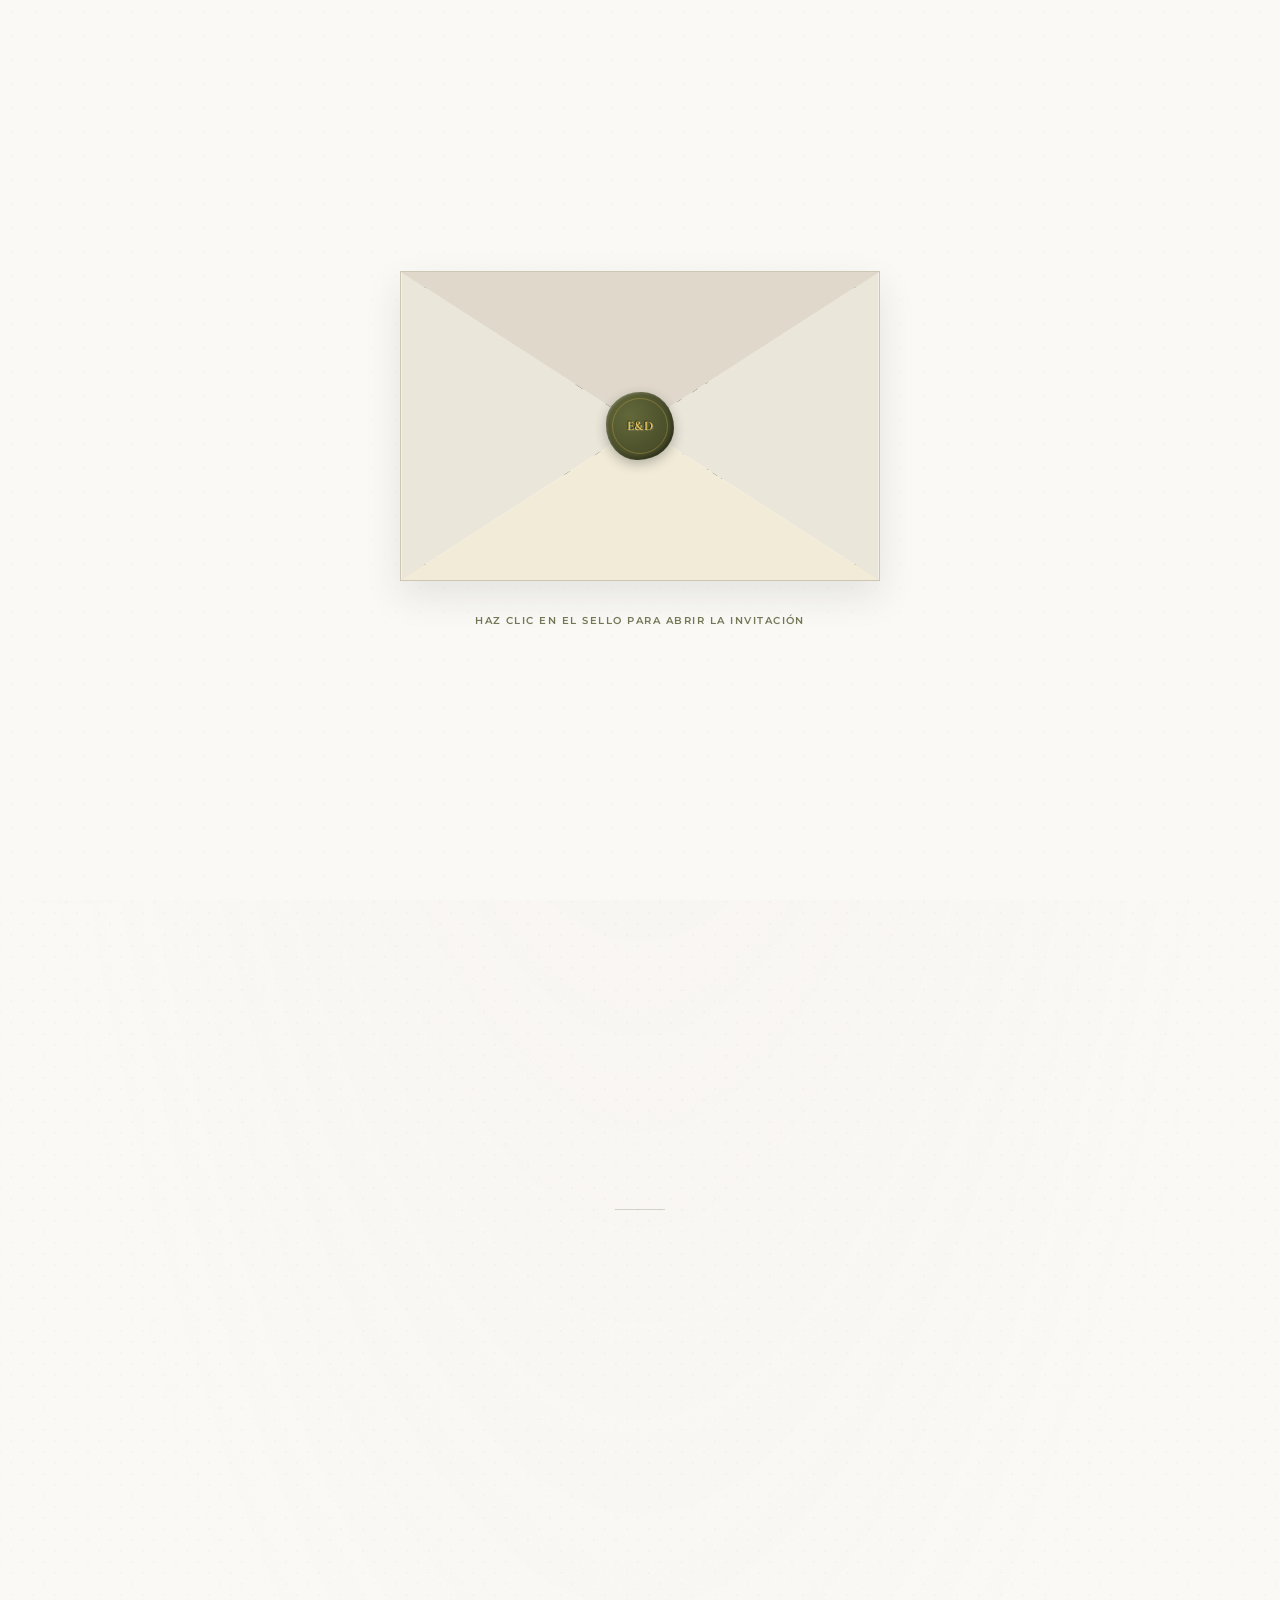
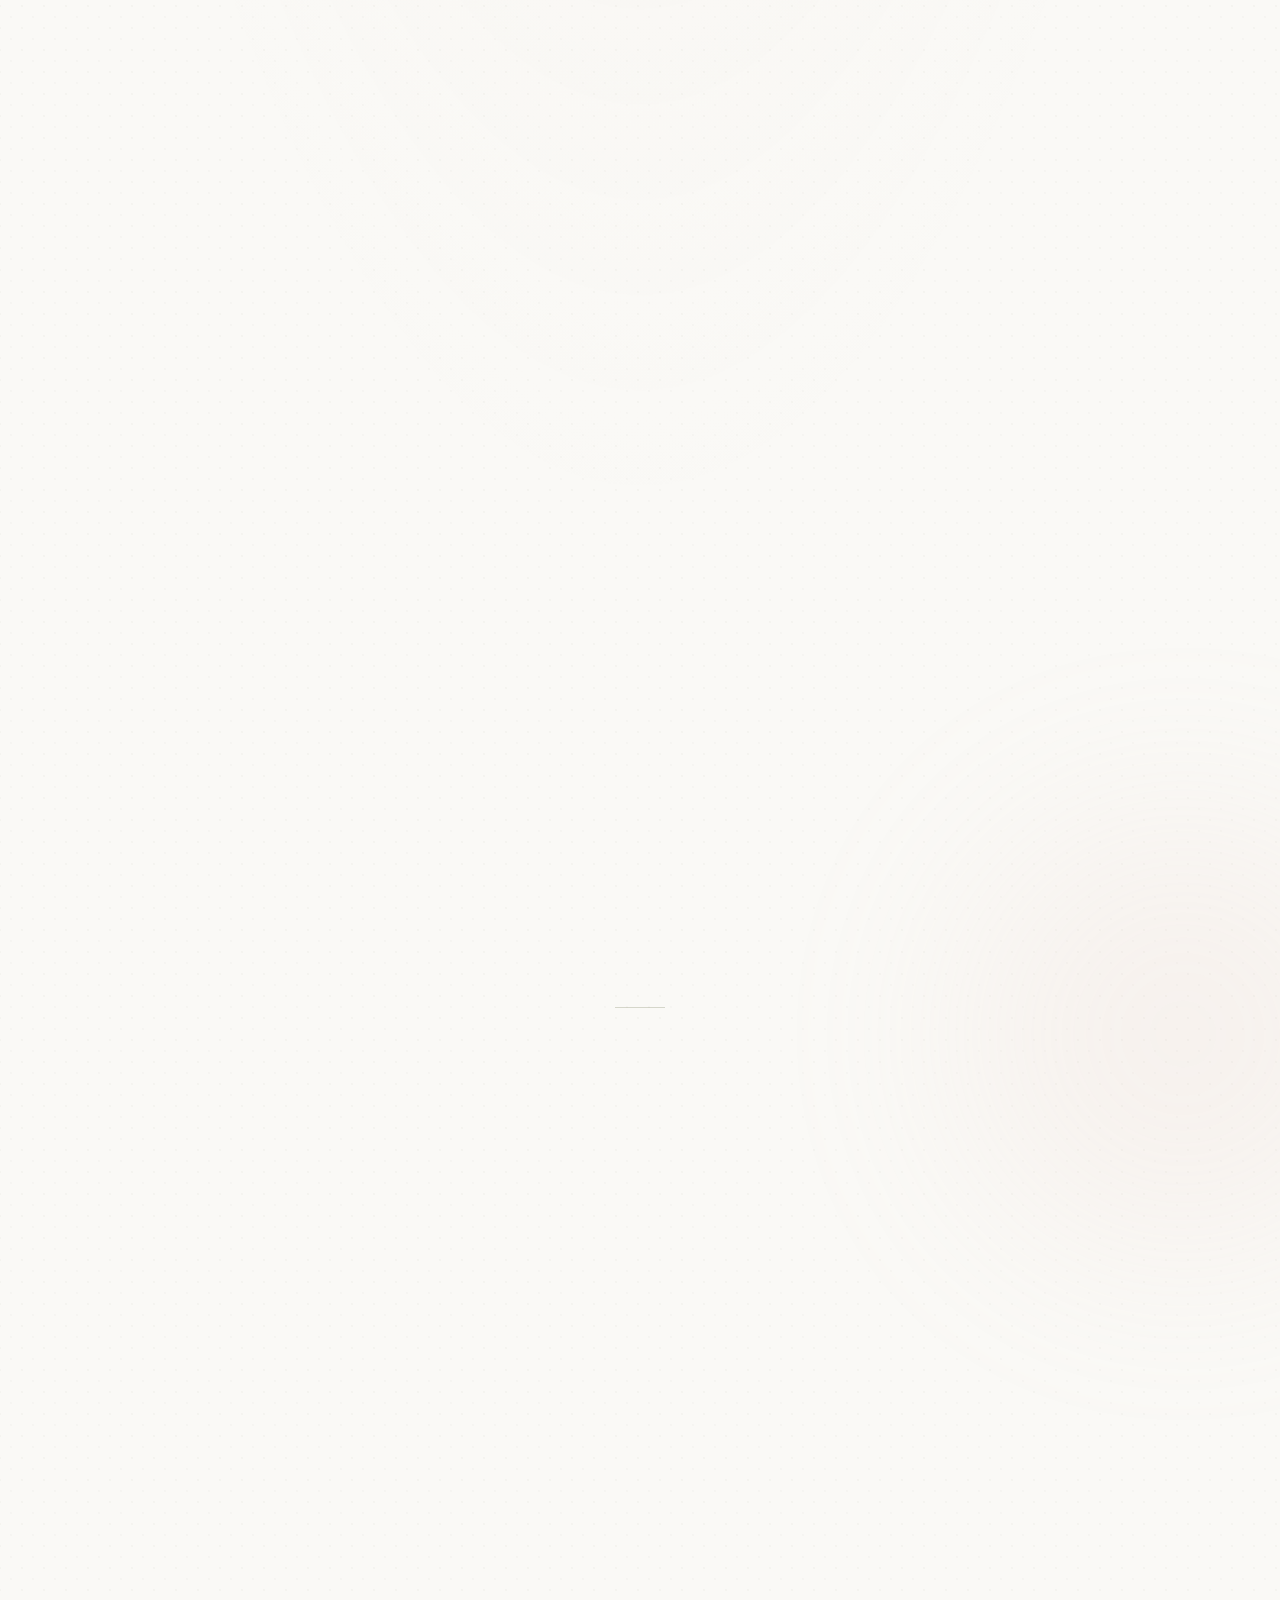
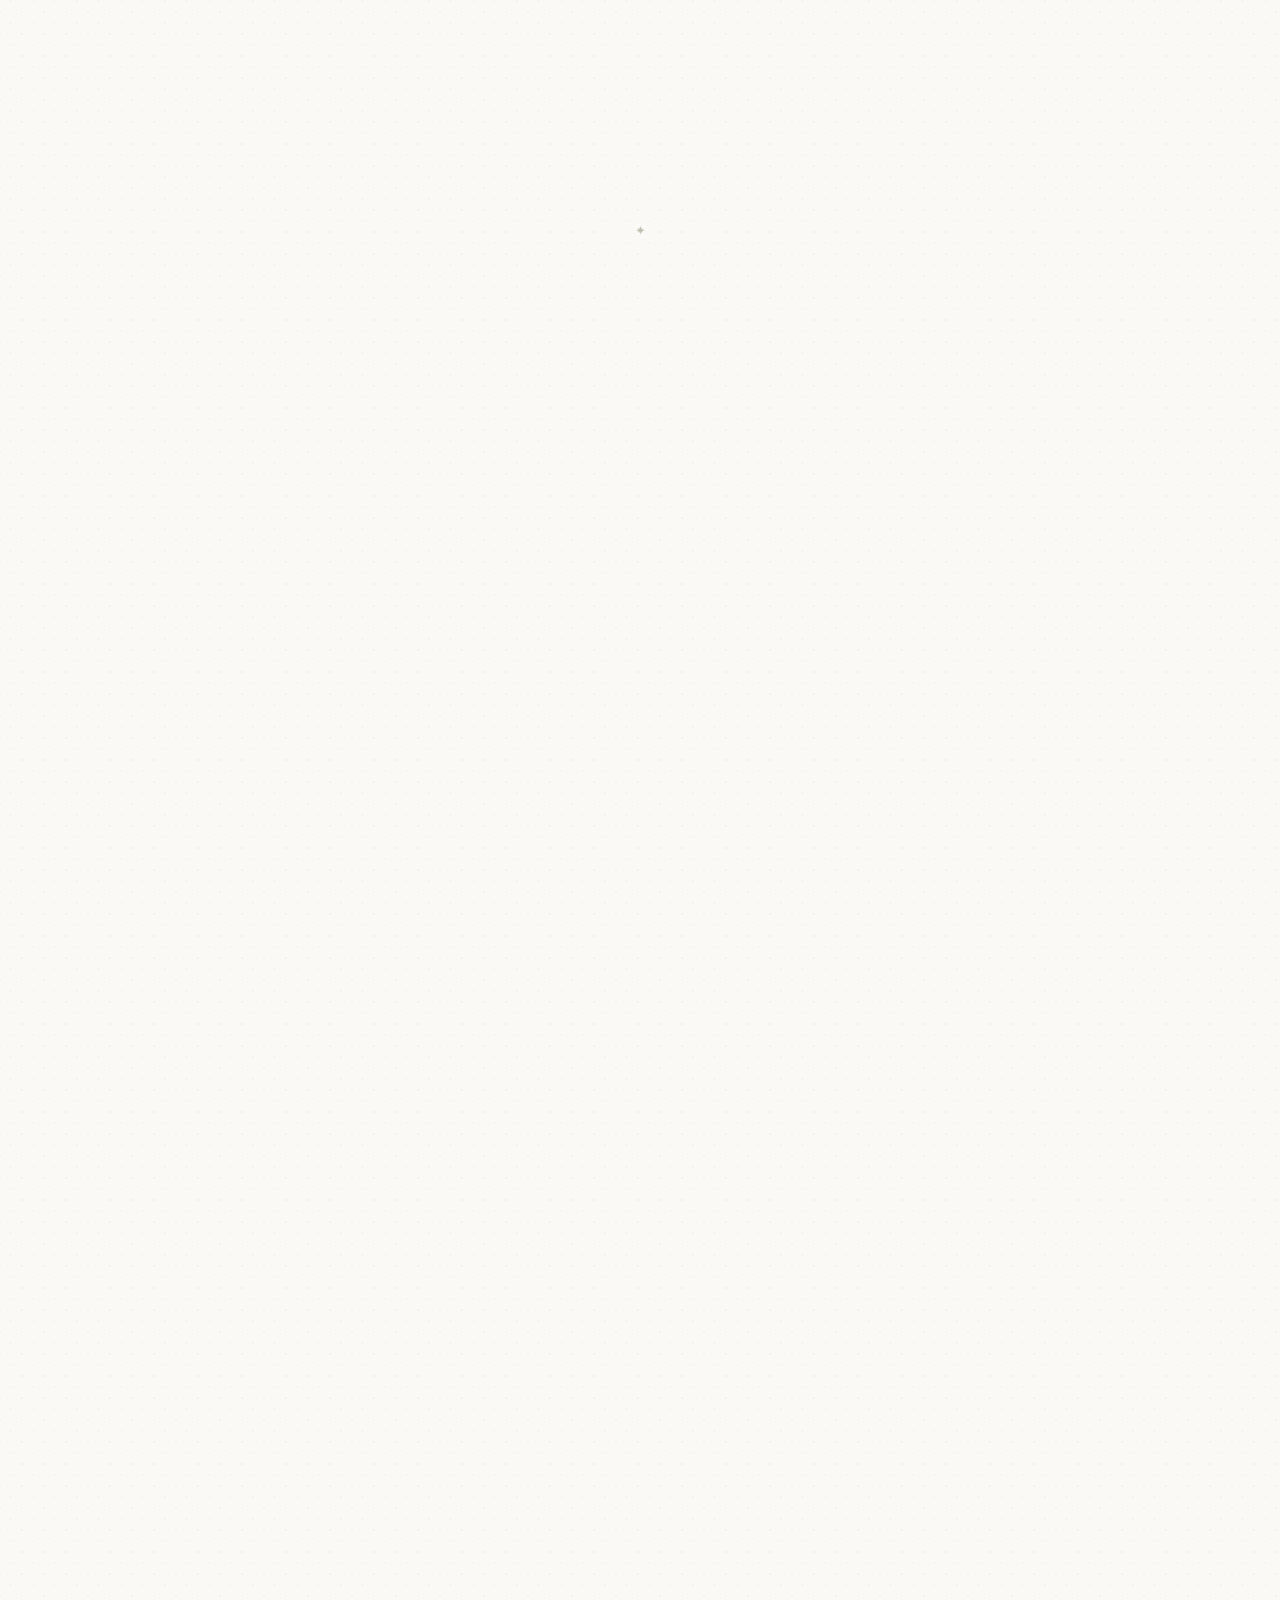
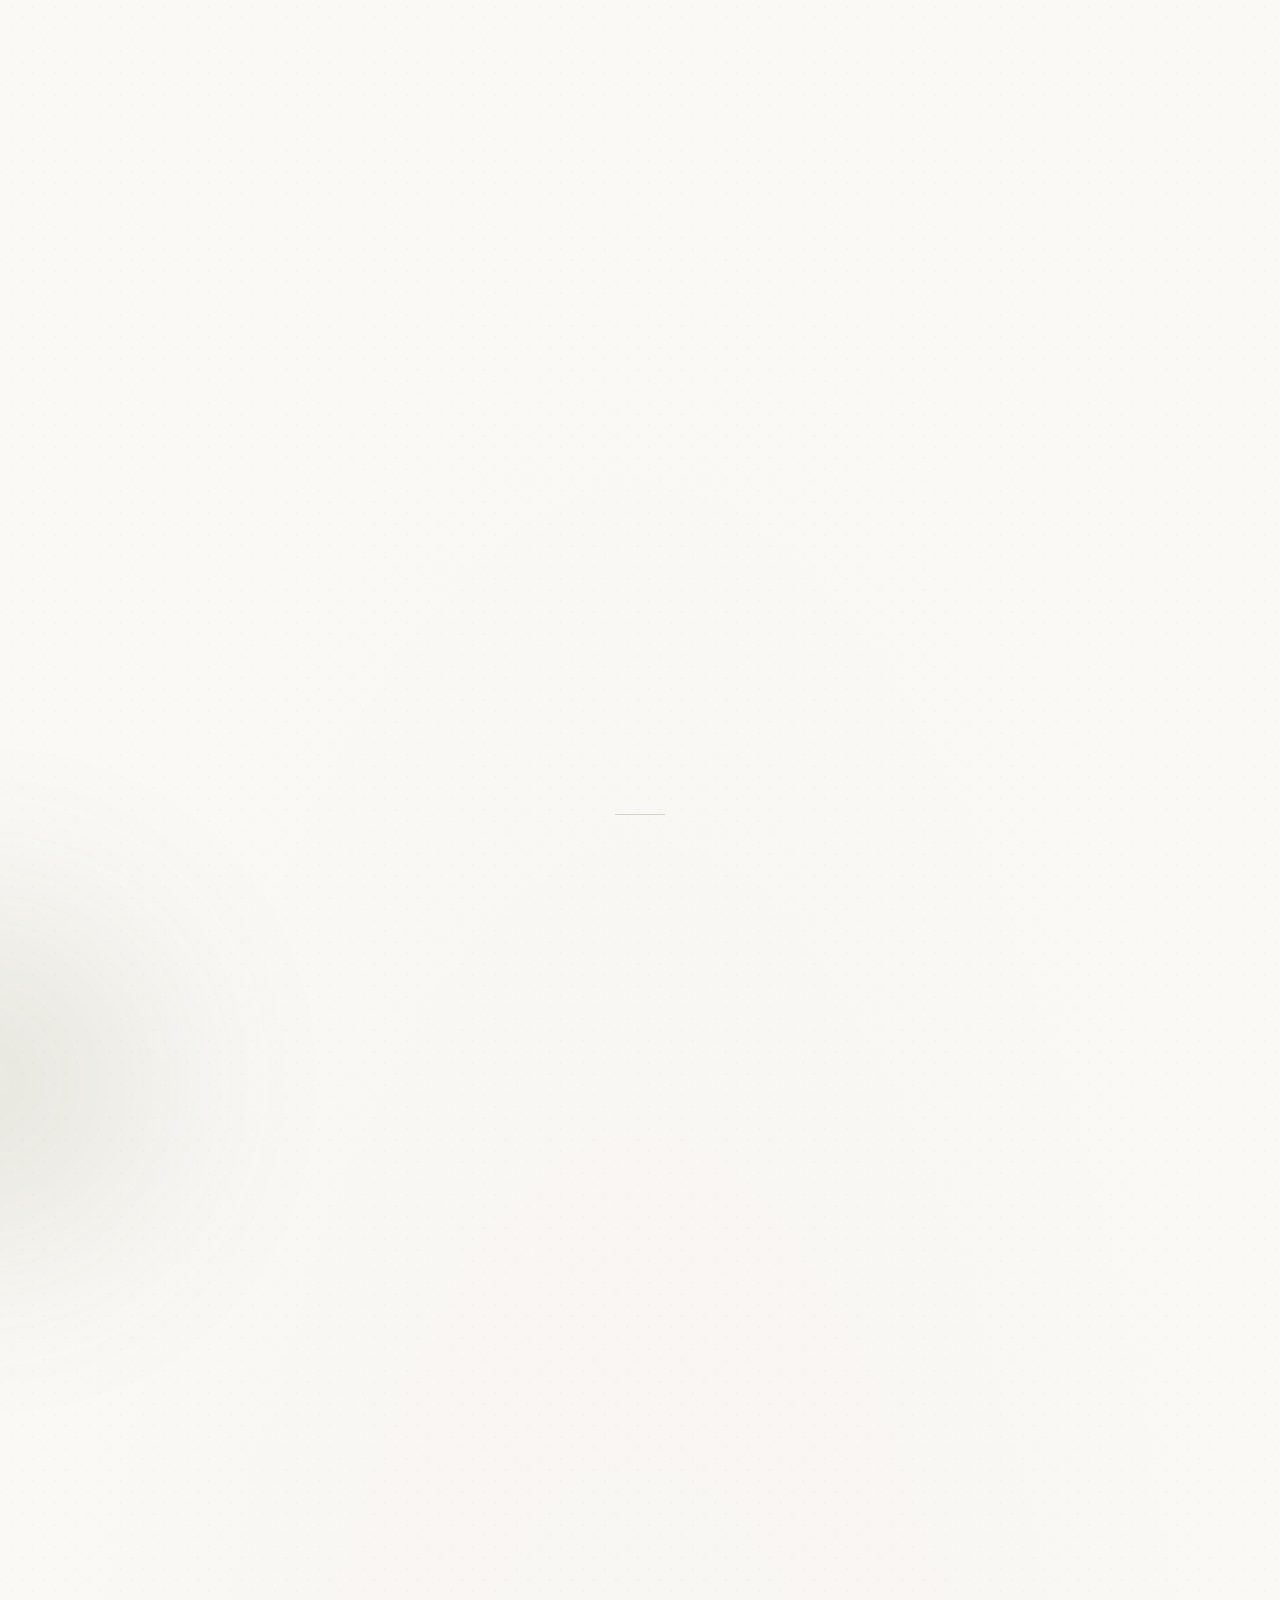
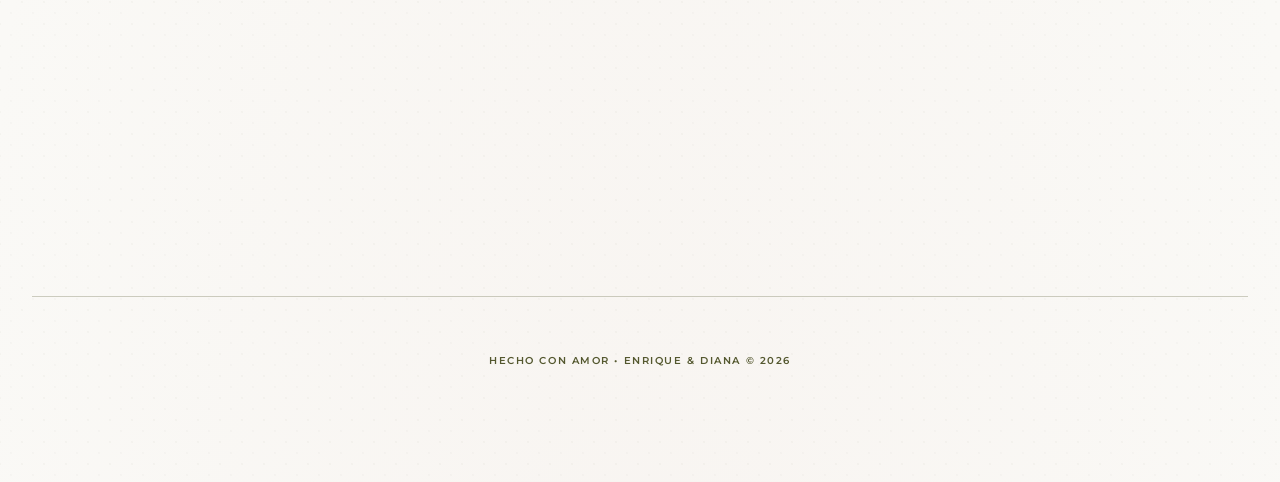
==== enrique-diana/index.html @ bf162645 "feat(enrique-diana): rediseño editorial botánico + reproductor de canción - Tipografía Cormorant Gar" ====
<!DOCTYPE html>
<html lang="es">
<head>
    <meta charset="UTF-8">
    <meta name="viewport" content="width=device-width, initial-scale=1.0">
    <title>Enrique & Diana | Boda y Bautizo</title>
    <meta name="description" content="Invitación digital a la boda de Enrique y Diana y el bautizo de Abdiel Enrique. Sábado 25 de Julio 2026. Castilla, Piura.">

    <!-- Google Fonts -->
    <link rel="preconnect" href="https://fonts.googleapis.com">
    <link rel="preconnect" href="https://fonts.gstatic.com" crossorigin>
    <link href="https://fonts.googleapis.com/css2?family=Cormorant+Garamond:ital,wght@0,400;0,500;0,600;0,700;1,400;1,500;1,600&family=EB+Garamond:ital,wght@0,400;0,500;0,600;1,400;1,500&family=Montserrat:wght@300;400;500;600&display=swap" rel="stylesheet">

    <!-- Main Style -->
    <link rel="stylesheet" href="styles.css">
</head>
<body>

    <!-- Scroll Progress Indicator -->
    <div id="scroll-progress" class="scroll-progress"></div>

    <!-- Onboarding / Interactive Envelope Welcome Screen -->
    <div id="welcome-overlay" class="welcome-overlay">
        <div class="envelope-wrapper">
            <div class="envelope" id="envelope">
                <!-- Flaps inside -->
                <div class="envelope-left"></div>
                <div class="envelope-right"></div>
                <div class="envelope-bottom"></div>
                <!-- Card inside -->
                <div class="envelope-card-wrapper" id="envelope-card-wrapper">
                    <div class="welcome-card">
                        <span class="welcome-eyebrow">¡NOS CASAMOS!</span>
                        <h1 class="welcome-title">Enrique &amp; Diana</h1>
                        <p class="welcome-date">Sábado • 25 • Julio • 2026</p>
                    </div>
                </div>
                <!-- Top flap (closes down) -->
                <div class="envelope-flap" id="envelope-flap"></div>
                <!-- Wax seal on top -->
                <div class="wax-seal" id="wax-seal" aria-label="Sello de cera, haz clic para abrir">
                    <div class="wax-seal-crest">
                        <span class="crest-monogram">E&amp;D</span>
                    </div>
                </div>
            </div>
            <p class="envelope-hint">Haz clic en el sello para abrir la invitación</p>
        </div>
    </div>

    <!-- Background Music Element -->
    <audio id="bg-music" loop preload="none">
        <source id="audio-source" src="" type="audio/mp3">
    </audio>

    <!-- Main Container -->
    <div class="invite-container">

        <!-- Organic Floating Shapes (Ambient Motion) -->
        <div class="ambient-shapes-container" aria-hidden="true">
            <div class="ambient-shape shape-1"></div>
            <div class="ambient-shape shape-2"></div>
            <div class="ambient-shape shape-3"></div>
        </div>

        <!-- ============================================================== -->
        <!-- SECCIÓN 1: PORTADA -->
        <!-- ============================================================== -->
        <header id="hero" class="section hero-section reveal">
            <div class="editorial-frame">
                <img src="botanical_decoration.png" alt="" class="hero-botanical hero-botanical--top" aria-hidden="true">
                <img src="botanical_decoration.png" alt="" class="hero-botanical hero-botanical--bottom" aria-hidden="true">
                <div class="hero-content">
                    <span class="hero-subtitle">Nuestra Boda</span>

                    <div class="couple-names">
                        <span class="couple-name">Enrique</span>
                        <span class="couple-amp">&amp;</span>
                        <span class="couple-name">Diana</span>
                    </div>

                    <div class="hero-date-line">
                        <span class="hero-rule"></span>
                        <span class="hero-roman">XXV &middot; JULIO &middot; MMXXVI</span>
                        <span class="hero-rule"></span>
                    </div>

                    <p class="hero-fulldate">Sábado 25 de Julio de 2026 &middot; Castilla, Piura</p>

                    <!-- Cuenta atrás -->
                    <div class="countdown-container reveal">
                        <span class="countdown-label">Faltan</span>
                        <div class="countdown-row" id="countdown">
                            <div class="countdown-item">
                                <span class="countdown-num" id="days">00</span>
                                <span class="countdown-unit">días</span>
                            </div>
                            <span class="countdown-sep">•</span>
                            <div class="countdown-item">
                                <span class="countdown-num" id="hours">00</span>
                                <span class="countdown-unit">horas</span>
                            </div>
                            <span class="countdown-sep">•</span>
                            <div class="countdown-item">
                                <span class="countdown-num" id="minutes">00</span>
                                <span class="countdown-unit">minutos</span>
                            </div>
                            <span class="countdown-sep">•</span>
                            <div class="countdown-item">
                                <span class="countdown-num" id="seconds">00</span>
                                <span class="countdown-unit">segundos</span>
                            </div>
                        </div>
                    </div>
                </div>
            </div>
        </header>

        <!-- ============================================================== -->
        <!-- SECCIÓN: NUESTRA CANCIÓN (reproductor opcional) -->
        <!-- ============================================================== -->
        <section id="music" class="section music-section reveal">
            <h2 class="section-title">Nuestra Canción</h2>
            <p class="section-description">Si lo deseas, acompaña tu lectura con la melodía que nos representa.</p>

            <button id="btn-music" class="btn-music music-player" aria-label="Reproducir o pausar nuestra canción">
                <span class="music-player-disc" aria-hidden="true">
                    <svg class="music-vinyl" width="50" height="50" viewBox="0 0 50 50">
                        <circle cx="25" cy="25" r="24" fill="#252720"></circle>
                        <circle cx="25" cy="25" r="20" fill="none" stroke="#54582f" stroke-width="0.6" opacity="0.5"></circle>
                        <circle cx="25" cy="25" r="16.5" fill="none" stroke="#54582f" stroke-width="0.6" opacity="0.4"></circle>
                        <circle cx="25" cy="25" r="13" fill="none" stroke="#54582f" stroke-width="0.6" opacity="0.3"></circle>
                        <circle cx="25" cy="25" r="9" fill="#54582f"></circle>
                        <circle cx="25" cy="25" r="9" fill="none" stroke="#DFBDB3" stroke-width="0.8" opacity="0.6"></circle>
                        <circle cx="25" cy="25" r="1.8" fill="#FAF9F6"></circle>
                        <path d="M25 16.2a8.8 8.8 0 0 1 6.2 2.6" fill="none" stroke="#FAF9F6" stroke-width="0.7" opacity="0.35"></path>
                    </svg>
                </span>
                <span class="music-player-meta">
                    <span class="music-player-title">Un Beso</span>
                    <span class="music-player-artist">Baby Rasta y Gringo</span>
                </span>
                <span class="music-player-toggle" aria-hidden="true">
                    <svg class="icon-play" width="20" height="20" viewBox="0 0 24 24" fill="currentColor">
                        <path d="M8 5v14l11-7z"></path>
                    </svg>
                    <svg class="icon-pause" width="20" height="20" viewBox="0 0 24 24" fill="currentColor">
                        <path d="M6 5h4v14H6zM14 5h4v14h-4z"></path>
                    </svg>
                </span>
            </button>
        </section>

        <div class="section-divider-simple reveal"></div>

        <!-- ============================================================== -->
        <!-- SECCIÓN 2: PADRES Y PADRINOS -->
        <!-- ============================================================== -->
        <section id="parents" class="section parents-section reveal">
            <div class="parents-grid">
                <div class="parent-column">
                    <h3>Padres del Novio:</h3>
                    <p class="parent-name">Telmo Saavedra Paucar <span class="name-separator">|</span> Martha Rivas Navarro</p>
                </div>

                <div class="parent-column">
                    <h3>Padres de la Novia:</h3>
                    <p class="parent-name">Julio Castro Moreno <span class="name-separator">|</span> Renée Aguilera Maza</p>
                </div>
            </div>

            <div class="parents-grid parents-grid--secondary">
                <div class="parent-column">
                    <h3>Padrinos Religioso:</h3>
                    <p class="parent-name">Raúl Acha Rodríguez <span class="name-separator">|</span> Rosa Salazar Vega</p>
                </div>

                <div class="parent-column">
                    <h3>Testigos:</h3>
                    <p class="parent-name">Adderly Viera Amaya <span class="name-separator">|</span> Rubí Mijahuanca Chapilliquen</p>
                </div>
            </div>

            <!-- Separador visual -->
            <div class="baptism-divider" aria-hidden="true">
                <span class="baptism-divider-line"></span>
                <svg width="26" height="26" viewBox="0 0 24 24" fill="none" stroke="currentColor" stroke-width="1.3" stroke-linecap="round" stroke-linejoin="round">
                    <path d="M12 3v18"></path>
                    <path d="M7 8h10"></path>
                </svg>
                <span class="baptism-divider-line"></span>
            </div>

            <!-- Bautizo -->
            <div class="baptism-block">
                <div class="baptism-block-inner-border"></div>
                <span class="baptism-eyebrow">Bautizo:</span>
                <h3 class="baptism-name">Abdiel Enrique</h3>
                <p class="baptism-godparents-label">Padrinos:</p>
                <p class="baptism-godparents">Hedinson Saavedra Espinoza <span class="name-separator">|</span> Doris Mauricio Moscol</p>
            </div>
        </section>

        <!-- Gallery removed -->

        <!-- ============================================================== -->
        <!-- SECCIÓN 3: CEREMONIAS Y UBICACIÓN -->
        <!-- ============================================================== -->
        <section id="datetime" class="section datetime-section reveal">
            <h2 class="section-title">Ceremonias y Ubicación</h2>

            <div class="datetime-container">
                <!-- Ceremonia Religiosa y Bautizo -->
                <div class="datetime-card" style="--card-index: 1;">
                    <div class="datetime-card-inner">
                        <div class="datetime-card-header">
                            <span class="card-eyebrow">Ceremonia Religiosa y Bautizo:</span>
                        </div>
                        <div class="datetime-card-divider"></div>
                        <div class="datetime-card-body">
                            <p class="datetime-time">
                                <svg class="icon-inline" width="13" height="13" viewBox="0 0 24 24" fill="none" stroke="currentColor" stroke-width="2" stroke-linecap="round" stroke-linejoin="round">
                                    <circle cx="12" cy="12" r="10"></circle>
                                    <polyline points="12 6 12 12 16 14"></polyline>
                                </svg>
                                <span>Hora: 4:00 pm</span>
                            </p>
                            <p class="datetime-desc">
                                <svg class="icon-inline" width="13" height="13" viewBox="0 0 24 24" fill="none" stroke="currentColor" stroke-width="2" stroke-linecap="round" stroke-linejoin="round">
                                    <path d="M21 10c0 7-9 13-9 13s-9-6-9-13a9 9 0 0 1 18 0z"></path>
                                    <circle cx="12" cy="10" r="3"></circle>
                                </svg>
                                <span>Lugar: "Parroquia Sagrado Corazón de Jesús" Miraflores - Castilla.</span>
                            </p>
                            <div class="datetime-actions">
                                <a href="https://www.google.com/maps/search/?api=1&query=Parroquia%20Sagrado%20Coraz%C3%B3n%20de%20Jes%C3%BAs%20Miraflores%20Castilla%20Piura"
                                   target="_blank" rel="noopener" class="btn btn-primary btn-sm btn-double-border">
                                    <svg width="13" height="13" viewBox="0 0 24 24" fill="none" stroke="currentColor" stroke-width="2" stroke-linecap="round" stroke-linejoin="round">
                                        <path d="M21 10c0 7-9 13-9 13s-9-6-9-13a9 9 0 0 1 18 0z"></path>
                                        <circle cx="12" cy="10" r="3"></circle>
                                    </svg>
                                    <span>VER MAPA</span>
                                </a>
                                <div class="calendar-dropdown">
                                    <button class="btn btn-secondary btn-sm btn-double-border btn-calendar-trigger" aria-label="Agendar Ceremonia Religiosa">
                                        <svg width="13" height="13" viewBox="0 0 24 24" fill="none" stroke="currentColor" stroke-width="2" stroke-linecap="round" stroke-linejoin="round">
                                            <rect x="3" y="4" width="18" height="18" rx="2" ry="2"></rect>
                                            <line x1="16" y1="2" x2="16" y2="6"></line>
                                            <line x1="8" y1="2" x2="8" y2="6"></line>
                                            <line x1="3" y1="10" x2="21" y2="10"></line>
                                        </svg>
                                        <span>AGENDAR</span>
                                    </button>
                                    <div class="calendar-menu">
                                        <a href="https://calendar.google.com/calendar/render?action=TEMPLATE&text=Boda+y+Bautizo+-+Ceremonia+Religiosa&dates=20260725T210000Z/20260725T223000Z&details=Ceremonia+Religiosa+de+boda+de+Enrique+y+Diana+y+el+bautizo+de+nuestro+hijo+Abdiel+Enrique.&location=Parroquia+Sagrado+Corazon+de+Jesus,+Miraflores,+Castilla,+Piura,+Peru" target="_blank" rel="noopener">Google Calendar</a>
                                        <a href="data:text/calendar;charset=utf-8,BEGIN:VCALENDAR%0AVERSION:2.0%0ABEGIN:VEVENT%0ASUMMARY:Misa de Boda y Bautizo - Enrique %26 Diana%0ADTSTART:20260725T210000Z%0ADTEND:20260725T223000Z%0ADESCRIPTION:Ceremonia Religiosa de boda de Enrique y Diana y el bautizo de nuestro hijo Abdiel Enrique.%0ALOCATION:Parroquia Sagrado Corazon de Jesus\, Miraflores\, Castilla\, Piura\, Peru%0AEND:VEVENT%0AEND:VCALENDAR" download="misa-boda-bautizo.ics">Apple Calendar / iCal</a>
                                    </div>
                                </div>
                            </div>
                        </div>
                    </div>
                </div>

                <!-- Ceremonia Civil y Recepción -->
                <div class="datetime-card" style="--card-index: 2;">
                    <div class="datetime-card-inner">
                        <div class="datetime-card-header">
                            <span class="card-eyebrow">Ceremonia Civil y Recepción:</span>
                        </div>
                        <div class="datetime-card-divider"></div>
                        <div class="datetime-card-body">
                            <p class="datetime-time">
                                <svg class="icon-inline" width="13" height="13" viewBox="0 0 24 24" fill="none" stroke="currentColor" stroke-width="2" stroke-linecap="round" stroke-linejoin="round">
                                    <circle cx="12" cy="12" r="10"></circle>
                                    <polyline points="12 6 12 12 16 14"></polyline>
                                </svg>
                                <span>Hora: 6:00 pm</span>
                            </p>
                            <p class="datetime-desc">
                                <svg class="icon-inline" width="13" height="13" viewBox="0 0 24 24" fill="none" stroke="currentColor" stroke-width="2" stroke-linecap="round" stroke-linejoin="round">
                                    <path d="M21 10c0 7-9 13-9 13s-9-6-9-13a9 9 0 0 1 18 0z"></path>
                                    <circle cx="12" cy="10" r="3"></circle>
                                </svg>
                                <span>Lugar: Prolongación Tacna s/n Interior 01 a la altura de la Av. Grau cuadra 23. Chiclayito - Castilla.</span>
                            </p>
                            <div class="datetime-actions">
                                <a href="https://www.google.com/maps/search/?api=1&query=Prolongaci%C3%B3n%20Tacna%20Av.%20Grau%20cuadra%2023%20Chiclayito%20Castilla%20Piura"
                                   target="_blank" rel="noopener" class="btn btn-primary btn-sm btn-double-border">
                                    <svg width="13" height="13" viewBox="0 0 24 24" fill="none" stroke="currentColor" stroke-width="2" stroke-linecap="round" stroke-linejoin="round">
                                        <path d="M21 10c0 7-9 13-9 13s-9-6-9-13a9 9 0 0 1 18 0z"></path>
                                        <circle cx="12" cy="10" r="3"></circle>
                                    </svg>
                                    <span>VER MAPA</span>
                                </a>
                                <div class="calendar-dropdown">
                                    <button class="btn btn-secondary btn-sm btn-double-border btn-calendar-trigger" aria-label="Agendar Boda Civil y Recepción">
                                        <svg width="13" height="13" viewBox="0 0 24 24" fill="none" stroke="currentColor" stroke-width="2" stroke-linecap="round" stroke-linejoin="round">
                                            <rect x="3" y="4" width="18" height="18" rx="2" ry="2"></rect>
                                            <line x1="16" y1="2" x2="16" y2="6"></line>
                                            <line x1="8" y1="2" x2="8" y2="6"></line>
                                            <line x1="3" y1="10" x2="21" y2="10"></line>
                                        </svg>
                                        <span>AGENDAR</span>
                                    </button>
                                    <div class="calendar-menu">
                                        <a href="https://calendar.google.com/calendar/render?action=TEMPLATE&text=Boda+Civil+y+Recepci%C3%B3n+-+Enrique+%26+Diana&dates=20260725T230000Z/20260726T060000Z&details=Boda+Civil+y+recepcion+de+Enrique+y+Diana.&location=Prolongacion+Tacna+s/n+Interior+01+Chiclayito,+Castilla,+Piura,+Peru" target="_blank" rel="noopener">Google Calendar</a>
                                        <a href="data:text/calendar;charset=utf-8,BEGIN:VCALENDAR%0AVERSION:2.0%0ABEGIN:VEVENT%0ASUMMARY:Boda Civil y Recepción - Enrique %26 Diana%0ADTSTART:20260725T230000Z%0ADTEND:20260726T060000Z%0ADESCRIPTION:Boda Civil y recepción de Enrique y Diana.%0ALOCATION:Prolongacion Tacna s/n Interior 01 Chiclayito\, Castilla\, Piura\, Peru%0AEND:VEVENT%0AEND:VCALENDAR" download="boda-civil-recepcion.ics">Apple Calendar / iCal</a>
                                    </div>
                                </div>
                            </div>
                        </div>
                    </div>
                </div>
            </div>
        </section>

        <div class="section-divider-simple reveal"></div>

        <!-- ============================================================== -->
        <!-- SECCIÓN 4: DRESS CODE -->
        <!-- ============================================================== -->
        <section id="dresscode" class="section dresscode-section reveal">
            <h2 class="section-title">Dress Code</h2>
            <p class="section-description">Elegante.</p>

            <!-- Nota especial de colores -->
            <div class="restrictions-wrapper">
                <div class="restrictions-header">
                    <svg class="icon-warning" width="16" height="16" viewBox="0 0 24 24" fill="none" stroke="currentColor" stroke-width="2">
                        <circle cx="12" cy="12" r="10"></circle>
                        <line x1="12" y1="8" x2="12" y2="12"></line>
                        <line x1="12" y1="16" x2="12.01" y2="16"></line>
                    </svg>
                    <h4>Nota especial</h4>
                </div>
                <p class="restrictions-desc">
                    Para ayudarnos a crear la atmósfera que soñamos, les agradeceríamos vestir de traje formal, reservando el color blanco exclusivamente para la novia y el verde olivo oscuro para las damas de honor. ¡Agradecemos su complicidad!
                </p>

                <div class="dresscode-swatches-container">
                    <div class="swatches-group forbidden">
                        <span class="group-label">Evitar (Reservados)</span>
                        <div class="swatches-grid">
                            <div class="swatch-item">
                                <div class="color-swatch bg-white" title="Blanco — Reservado para la novia">
                                    <div class="cross-line"></div>
                                </div>
                                <span>Blanco</span>
                            </div>
                            <div class="swatch-item">
                                <div class="color-swatch" style="background-color:#272b00;" title="Verde olivo oscuro — Reservado para las damas de honor">
                                    <div class="cross-line"></div>
                                </div>
                                <span>Olivo oscuro</span>
                            </div>
                        </div>
                    </div>
                    
                    <div class="swatches-group suggested">
                        <span class="group-label">Colores Sugeridos</span>
                        <div class="swatches-grid">
                            <div class="swatch-item">
                                <div class="color-swatch swatch-suggested" style="background-color:#DFBDB3;" title="Rosa empolvado / Blush">
                                    <div class="check-mark">✓</div>
                                </div>
                                <span>Blush</span>
                            </div>
                            <div class="swatch-item">
                                <div class="color-swatch swatch-suggested" style="background-color:#C2947E;" title="Terracota / Salmón oscuro">
                                    <div class="check-mark">✓</div>
                                </div>
                                <span>Terracota</span>
                            </div>
                            <div class="swatch-item">
                                <div class="color-swatch swatch-suggested" style="background-color:#D8C3A5;" title="Champagne / Crema claro">
                                    <div class="check-mark">✓</div>
                                </div>
                                <span>Champagne</span>
                            </div>
                            <div class="swatch-item">
                                <div class="color-swatch swatch-suggested" style="background-color:#8C9A86;" title="Verde salvia claro">
                                    <div class="check-mark">✓</div>
                                </div>
                                <span>Salvia</span>
                            </div>
                        </div>
                    </div>
                </div>
            </div>
        </section>

        <div class="section-divider-dot reveal"></div>

        <!-- ============================================================== -->
        <!-- SECCIÓN 5: ITINERARIO -->
        <!-- ============================================================== -->
        <section id="itinerary" class="section itinerary-section reveal">
            <h2 class="section-title">El Itinerario</h2>
            <p class="section-description">Momentos especiales para compartir</p>

            <div class="program-centered-list">
                <!-- 4:00 pm -->
                <div class="program-item reveal">
                    <svg class="program-icon" width="28" height="28" viewBox="0 0 24 24" fill="none" stroke="currentColor" stroke-width="1.2" stroke-linecap="round" stroke-linejoin="round">
                        <path d="M12 2v6M9 5h6M12 8l-8 5v9h16v-9z"/>
                        <path d="M10 22v-5a2 2 0 0 1 4 0v5"/>
                    </svg>
                    <span class="program-time">4:00 pm</span>
                    <span class="program-dot">✦</span>
                    <h3 class="program-title">Ceremonia Religiosa y Bautizo</h3>
                </div>

                <!-- 5:30 pm -->
                <div class="program-item reveal">
                    <svg class="program-icon" width="28" height="28" viewBox="0 0 24 24" fill="none" stroke="currentColor" stroke-width="1.2" stroke-linecap="round" stroke-linejoin="round">
                        <path d="M4 22V10l8-6 8 6v12"/>
                        <path d="M9 22V14a3 3 0 0 1 6 0v8"/>
                    </svg>
                    <span class="program-time">5:30 pm</span>
                    <span class="program-dot">✦</span>
                    <h3 class="program-title">Recepción</h3>
                </div>

                <!-- 6:00 pm -->
                <div class="program-item reveal">
                    <svg class="program-icon" width="28" height="28" viewBox="0 0 24 24" fill="none" stroke="currentColor" stroke-width="1.2" stroke-linecap="round" stroke-linejoin="round">
                        <circle cx="9" cy="13" r="4.5"/>
                        <circle cx="15" cy="11" r="4.5"/>
                    </svg>
                    <span class="program-time">6:00 pm</span>
                    <span class="program-dot">✦</span>
                    <h3 class="program-title">Boda Civil</h3>
                </div>

                <!-- 7:00 pm -->
                <div class="program-item reveal">
                    <svg class="program-icon" width="28" height="28" viewBox="0 0 24 24" fill="none" stroke="currentColor" stroke-width="1.2" stroke-linecap="round" stroke-linejoin="round">
                        <path d="M8 22V13M16 22V13M8 13c-2.5 0-4-1.5-4-4V3h8v6c0 2.5-1.5 4-4 4zM16 13c-2.5 0-4-1.5-4-4V3h8v6c0 2.5-1.5 4-4 4z"/>
                        <line x1="5" y1="22" x2="11" y2="22"/>
                        <line x1="13" y1="22" x2="19" y2="22"/>
                    </svg>
                    <span class="program-time">7:00 pm</span>
                    <span class="program-dot">✦</span>
                    <h3 class="program-title">Brindis</h3>
                </div>

                <!-- 7:15 pm -->
                <div class="program-item reveal">
                    <svg class="program-icon" width="28" height="28" viewBox="0 0 24 24" fill="none" stroke="currentColor" stroke-width="1.2" stroke-linecap="round" stroke-linejoin="round">
                        <path d="M9 18V5l12-2v13"/>
                        <circle cx="6" cy="18" r="3"/>
                        <circle cx="18" cy="16" r="3"/>
                    </svg>
                    <span class="program-time">7:15 pm</span>
                    <span class="program-dot">✦</span>
                    <h3 class="program-title">Vals</h3>
                </div>

                <!-- 8:00 pm -->
                <div class="program-item reveal">
                    <svg class="program-icon" width="28" height="28" viewBox="0 0 24 24" fill="none" stroke="currentColor" stroke-width="1.2" stroke-linecap="round" stroke-linejoin="round">
                        <path d="M5 3v6a3 3 0 0 0 6 0V3M8 3v6M8 12v9"/>
                        <path d="M19 3v8h-3V3h3zM17.5 11v10"/>
                    </svg>
                    <span class="program-time">8:00 pm</span>
                    <span class="program-dot">✦</span>
                    <h3 class="program-title">Cena</h3>
                </div>
            </div>
        </section>

        <div class="section-divider-line reveal"></div>

        <!-- ============================================================== -->
        <!-- SECCIÓN 6: REGALOS -->
        <!-- ============================================================== -->
        <section id="gifts" class="section gifts-section reveal">
            <div class="gifts-icon" aria-hidden="true">
                <svg width="38" height="38" viewBox="0 0 24 24" fill="none" stroke="currentColor" stroke-width="1.3" stroke-linecap="round" stroke-linejoin="round">
                    <rect x="3" y="8" width="18" height="13" rx="1.5"></rect>
                    <path d="M3 12h18"></path>
                    <path d="M12 8v13"></path>
                    <path d="M12 8C12 5 10 3 8 3a2 2 0 0 0 0 4c2 0 4 .5 4 .5S16 7 16 7a2 2 0 0 0 0-4c-2 0-4 2-4 5z"></path>
                </svg>
            </div>
            <h2 class="section-title">Regalos</h2>

            <p class="gifts-intro">
                Su presencia y cariño en nuestro gran día es el mayor regalo que podemos recibir. Sin embargo, si desean tener un detalle especial con nosotros, ponemos a su disposición nuestras opciones para obsequios en efectivo:
            </p>

            <div class="gifts-asymmetric-grid">
                <!-- BCP Diana -->
                <div class="gift-option-card">
                    <h3>BCP DIANA</h3>
                    <p class="gift-store">BANCO DE CRÉDITO</p>

                    <div class="copy-field">
                        <span class="label">N° de cuenta:</span>
                        <span class="value" id="val-bcp">47597018886031</span>
                        <button class="btn-copy" data-target="val-bcp" aria-label="Copiar número de cuenta BCP">
                            <svg width="14" height="14" viewBox="0 0 24 24" fill="none" stroke="currentColor" stroke-width="2">
                                <rect x="9" y="9" width="13" height="13" rx="2" ry="2"></rect>
                                <path d="M5 15H4a2 2 0 0 1-2-2V4a2 2 0 0 1 2-2h9a2 2 0 0 1 2 2v1"></path>
                            </svg>
                            <span class="tooltip-copy">Copiar</span>
                        </button>
                    </div>

                    <div class="copy-field">
                        <span class="label">CCI:</span>
                        <span class="value" id="val-bcp-cci">00247519701888603129</span>
                        <button class="btn-copy" data-target="val-bcp-cci" aria-label="Copiar CCI BCP">
                            <svg width="14" height="14" viewBox="0 0 24 24" fill="none" stroke="currentColor" stroke-width="2">
                                <rect x="9" y="9" width="13" height="13" rx="2" ry="2"></rect>
                                <path d="M5 15H4a2 2 0 0 1-2-2V4a2 2 0 0 1 2-2h9a2 2 0 0 1 2 2v1"></path>
                            </svg>
                            <span class="tooltip-copy">Copiar</span>
                        </button>
                    </div>

                    <div class="copy-field">
                        <span class="label">Yape:</span>
                        <span class="value" id="val-bcp-yape">949788286</span>
                        <button class="btn-copy" data-target="val-bcp-yape" aria-label="Copiar Yape BCP">
                            <svg width="14" height="14" viewBox="0 0 24 24" fill="none" stroke="currentColor" stroke-width="2">
                                <rect x="9" y="9" width="13" height="13" rx="2" ry="2"></rect>
                                <path d="M5 15H4a2 2 0 0 1-2-2V4a2 2 0 0 1 2-2h9a2 2 0 0 1 2 2v1"></path>
                            </svg>
                            <span class="tooltip-copy">Copiar</span>
                        </button>
                    </div>
                </div>

                <!-- Interbank -->
                <div class="gift-option-card">
                    <h3>INTERBANK</h3>
                    <p class="gift-store">CUENTA ALTERNATIVA</p>

                    <div class="copy-field">
                        <span class="label">N° de cuenta:</span>
                        <span class="value" id="val-ibk">7203201870800</span>
                        <button class="btn-copy" data-target="val-ibk" aria-label="Copiar número de cuenta Interbank">
                            <svg width="14" height="14" viewBox="0 0 24 24" fill="none" stroke="currentColor" stroke-width="2">
                                <rect x="9" y="9" width="13" height="13" rx="2" ry="2"></rect>
                                <path d="M5 15H4a2 2 0 0 1-2-2V4a2 2 0 0 1 2-2h9a2 2 0 0 1 2 2v1"></path>
                            </svg>
                            <span class="tooltip-copy">Copiar</span>
                        </button>
                    </div>

                    <div class="copy-field">
                        <span class="label">CCI:</span>
                        <span class="value" id="val-ibk-cci">00372001320187080009</span>
                        <button class="btn-copy" data-target="val-ibk-cci" aria-label="Copiar CCI Interbank">
                            <svg width="14" height="14" viewBox="0 0 24 24" fill="none" stroke="currentColor" stroke-width="2">
                                <rect x="9" y="9" width="13" height="13" rx="2" ry="2"></rect>
                                <path d="M5 15H4a2 2 0 0 1-2-2V4a2 2 0 0 1 2-2h9a2 2 0 0 1 2 2v1"></path>
                            </svg>
                            <span class="tooltip-copy">Copiar</span>
                        </button>
                    </div>

                    <div class="copy-field">
                        <span class="label">Yape:</span>
                        <span class="value" id="val-ibk-yape">997190604</span>
                        <button class="btn-copy" data-target="val-ibk-yape" aria-label="Copiar Yape Interbank">
                            <svg width="14" height="14" viewBox="0 0 24 24" fill="none" stroke="currentColor" stroke-width="2">
                                <rect x="9" y="9" width="13" height="13" rx="2" ry="2"></rect>
                                <path d="M5 15H4a2 2 0 0 1-2-2V4a2 2 0 0 1 2-2h9a2 2 0 0 1 2 2v1"></path>
                            </svg>
                            <span class="tooltip-copy">Copiar</span>
                        </button>
                    </div>
                </div>
            </div>
        </section>

        <div class="section-divider-simple reveal"></div>

        <!-- ============================================================== -->
        <!-- SECCIÓN 7: POLÍTICA Y DESPEDIDA -->
        <!-- ============================================================== -->
        <section id="rsvp" class="section rsvp-section reveal">
            <!-- Kids restriction note -->
            <div class="kids-restriction">
                <svg class="icon-moon" width="20" height="20" viewBox="0 0 24 24" fill="none" stroke="currentColor" stroke-width="1.5">
                    <path d="M21 12.79A9 9 0 1 1 11.21 3 7 7 0 0 0 21 12.79z"></path>
                </svg>
                <p>Aunque adoramos a los más pequeños, para permitir que todos los padres puedan disfrutar plenamente de la celebración, hemos planificado un evento exclusivamente para adultos. ¡Agradecemos su comprensión!</p>
            </div>

            <h2 class="section-title">Confirmar Asistencia</h2>

            <p class="rsvp-intro">
                Nuestra celebración no estaría completa sin ti. Por favor, confírmanos tu asistencia antes del 1 de Julio de 2026 para ayudarnos a organizar todos los detalles.
            </p>

            <div class="rsvp-actions">
                <button id="btn-rsvp" class="btn btn-primary btn-lg btn-double-border">
                    <span>CONFIRMAR ASISTENCIA</span>
                    <svg width="14" height="14" viewBox="0 0 24 24" fill="none" stroke="currentColor" stroke-width="2" stroke-linecap="round" stroke-linejoin="round">
                        <path d="M20.84 4.61a5.5 5.5 0 0 0-7.78 0L12 5.67l-1.06-1.06a5.5 5.5 0 0 0-7.78 7.78l1.06 1.06L12 21.23l7.78-7.78 1.06-1.06a5.5 5.5 0 0 0 0-7.78z"></path>
                    </svg>
                </button>
            </div>

            <!-- Monograma E & D -->
            <div class="monogram" aria-label="Enrique y Diana">
                <span class="monogram-letter">E</span>
                <svg class="monogram-heart" width="34" height="34" viewBox="0 0 24 24" fill="currentColor" aria-hidden="true">
                    <path d="M12 21.35l-1.45-1.32C5.4 15.36 2 12.28 2 8.5 2 5.42 4.42 3 7.5 3c1.74 0 3.41.81 4.5 2.09C13.09 3.81 14.76 3 16.5 3 19.58 3 22 5.42 22 8.5c0 3.78-3.4 6.86-8.55 11.54L12 21.35z"/>
                </svg>
                <span class="monogram-letter">D</span>
            </div>

            <div class="final-message">
                <p>
                    Con mucha ilusión queremos vivir este momento rodeados de personas que han formado parte de nuestra historia. Será un honor contar con tu presencia.
                </p>
            </div>

            <h2 class="te-esperamos">¡TE ESPERAMOS!</h2>
        </section>

        <!-- Footer -->
        <footer class="main-footer">
            <p>Hecho con amor • Enrique &amp; Diana © 2026</p>
        </footer>

    </div>

    <!-- RSVP Modal (Interactive Flow) -->
    <div id="rsvp-modal" class="modal">
        <div class="modal-content">
            <button id="modal-close" class="modal-close" aria-label="Cerrar modal">&times;</button>
            <div class="modal-body">
                <h3>Confirmar Asistencia</h3>
                <p class="modal-subtitle">Nos hace muy felices compartir este momento con ustedes. Por favor completen sus datos para registrar su confirmación en nuestra lista de invitados.</p>

                <form id="form-rsvp" class="form-rsvp">
                    <div class="form-group">
                        <label for="rsvp-name">Nombre y Apellido</label>
                        <input type="text" id="rsvp-name" required placeholder="Ej. Juan Pérez">
                    </div>

                    <div class="form-group">
                        <label for="rsvp-phone">Número de Teléfono / Contacto</label>
                        <input type="tel" id="rsvp-phone" required placeholder="Ej. +51 987654321">
                    </div>

                    <div class="form-group">
                        <label for="rsvp-message">Mensaje para los novios (opcional)</label>
                        <textarea id="rsvp-message" rows="2" placeholder="Ej. ¡Muchas felicidades! Qué alegría compartir este momento con ustedes."></textarea>
                    </div>

                    <div class="form-group-radio">
                        <label>¿Nos acompañarán?</label>
                        <div class="radio-options">
                            <label class="radio-label">
                                <input type="radio" name="rsvp-status" value="Si" checked>
                                <span class="custom-radio"></span>
                                <span>Sí, asistiré con alegría</span>
                            </label>
                            <label class="radio-label">
                                <input type="radio" name="rsvp-status" value="No">
                                <span class="custom-radio"></span>
                                <span>Lamentablemente no podré asistir</span>
                            </label>
                        </div>
                    </div>

                    <button type="submit" class="btn btn-primary btn-block" id="btn-submit-rsvp">
                        <span>ENVIAR CONFIRMACIÓN</span>
                        <svg width="16" height="16" viewBox="0 0 24 24" fill="none" stroke="currentColor" stroke-width="2" stroke-linecap="round" stroke-linejoin="round">
                            <polyline points="20 6 9 17 4 12"></polyline>
                        </svg>
                    </button>
                </form>
            </div>
        </div>
    </div>

    <!-- Floating RSVP CTA Button -->
    <button id="floating-rsvp-btn" class="floating-rsvp-btn" aria-label="Confirmar asistencia">
        <span>Confirmar Asistencia</span>
        <svg width="14" height="14" viewBox="0 0 24 24" fill="none" stroke="currentColor" stroke-width="2" stroke-linecap="round" stroke-linejoin="round">
            <path d="M20.84 4.61a5.5 5.5 0 0 0-7.78 0L12 5.67l-1.06-1.06a5.5 5.5 0 0 0-7.78 7.78l1.06 1.06L12 21.23l7.78-7.78 1.06-1.06a5.5 5.5 0 0 0 0-7.78z"></path>
        </svg>
    </button>

    <!-- Inline toast notifications -->
    <div id="toast" class="toast" role="status" aria-live="polite"></div>

    <!-- Supabase se carga bajo demanda desde script.js (solo al confirmar asistencia) -->
    <script defer src="script.js"></script>
</body>
</html>
---- enrique-diana/styles.css ----
/* ==========================================================================
   ENRIQUE & DIANA | LAYERED OFFSET STATIONERY DESIGN SYSTEM
   ========================================================================== */

:root {
    /* Color Palette — Olive & Blush & Alabaster (Enrique & Diana) */
    --color-cream: #FAF9F6;         /* Fondo principal — Alabastro (off-white muy elegante) */
    --color-cream-dark: #F2EFEA;    /* Arena suave / crema oscura para wells y fondos secundarios */
    --color-paper: #EAE5DD;         /* Arcilla suave / caqui claro para tarjetas enfocadas */
    --color-navy: #252720;          /* Texto principal e Ink — verde carbón oliva muy profundo */
    --color-sage: #DFBDB3;          /* Acento secundario y decorativo: Blush / Rosa empolvado */
    --color-sage-strong: #54582f;   /* Acento primario de la marca: verde oliva base */
    --color-sage-deep: #54582f;     /* Títulos y botones primarios: verde oliva base */
    --color-white: #FFFFFF;

    /* Neutrals & Alpha Ramps */
    --color-navy-muted: rgba(37, 39, 32, 0.72);
    --color-navy-light: rgba(37, 39, 32, 0.05);
    --color-sage-light: rgba(223, 189, 179, 0.18);
    --color-sage-line: rgba(84, 88, 47, 0.28);
    
    /* Layout */
    --container-max-width: 100%;
    
    /* Typographic Hierarchy — Editorial Botanical
       Cormorant Garamond: high-contrast display serif (titles, names, numerals)
       EB Garamond: warm humanist serif (body copy)
       Montserrat: fine geometric sans (eyebrows, labels) */
    --font-script: 'Cormorant Garamond', Georgia, serif;
    --font-serif: 'EB Garamond', Georgia, serif;
    --font-sans: 'Montserrat', sans-serif;
    --font-display: 'Cormorant Garamond', Georgia, serif;
    
    /* Spacing System */
    --space-xs: 0.5rem;    /* 8px */
    --space-sm: 1rem;     /* 16px */
    --space-md: 2rem;     /* 32px */
    --space-lg: 3.5rem;   /* 56px */
    --space-xl: 6rem;     /* 96px */
    
    /* Decisive and decellerating transitions */
    --ease-out-expo: cubic-bezier(0.16, 1, 0.3, 1);
    --ease-out-quart: cubic-bezier(0.25, 1, 0.5, 1);
    --transition-smooth: 0.8s var(--ease-out-expo);

    /* Z-Index Scale */
    --z-index-base: 1;
    --z-index-dropdown: 50;
    --z-index-sticky: 100;
    --z-index-overlay: 500;
    --z-index-modal-bg: 1000;
    --z-index-modal: 1010;
    --z-index-welcome: 2000;
}

/* Reset & Document Canvas */
*, *::before, *::after {
    box-sizing: border-box;
    margin: 0;
    padding: 0;
}

html {
    scroll-behavior: smooth;
    font-size: 16px;
    background-color: var(--color-cream);
}

@media (max-width: 768px) {
    html {
        font-size: 16.5px;
    }
}

body {
    font-family: var(--font-serif);
    color: var(--color-navy);
    background-color: var(--color-cream);
    line-height: 1.6;
    overflow-x: hidden;
    -webkit-font-smoothing: antialiased;
    position: relative;
}

/* Fine Paper Grid Texture Overlay */
body::before {
    content: '';
    position: fixed;
    top: 0;
    left: 0;
    width: 100%;
    height: 100%;
    background-image: 
        radial-gradient(rgba(37, 39, 32, 0.015) 1px, transparent 0),
        radial-gradient(rgba(84, 88, 47, 0.02) 1px, transparent 0);
    background-size: 24px 24px;
    background-position: 0 0, 12px 12px;
    pointer-events: none;
    z-index: var(--z-index-base);
}

/* Scroll Progress Line at top of page */
.scroll-progress {
    position: fixed;
    top: 0;
    left: 0;
    height: 3px;
    background: linear-gradient(to right, var(--color-sage), var(--color-sage-strong));
    width: 100%;
    transform: scaleX(0);
    transform-origin: left;
    z-index: var(--z-index-welcome);
    animation: grow-scroll-progress linear;
    animation-timeline: scroll();
}

@keyframes grow-scroll-progress {
    to {
        transform: scaleX(1);
    }
}

/* ==========================================================================
   ONBOARDING / WELCOME SCREEN (INTERACTIVE ENVELOPE OPENING)
   ========================================================================== */
.welcome-overlay {
    position: fixed;
    top: 0;
    left: 0;
    width: 100%;
    height: 100%;
    background-color: var(--color-cream);
    display: flex;
    flex-direction: column;
    justify-content: center;
    align-items: center;
    z-index: var(--z-index-welcome);
    padding: var(--space-md);
    transition: opacity 1s var(--ease-out-expo), visibility 1s var(--ease-out-expo);
}

.welcome-overlay::before {
    content: '';
    position: absolute;
    inset: 0;
    background-image: 
        radial-gradient(rgba(37, 39, 32, 0.015) 1px, transparent 0),
        radial-gradient(rgba(84, 88, 47, 0.02) 1px, transparent 0);
    background-size: 24px 24px;
    background-position: 0 0, 12px 12px;
    pointer-events: none;
}

.welcome-overlay.dismissed {
    opacity: 0;
    visibility: hidden;
    pointer-events: none;
}

.envelope-wrapper {
    display: flex;
    flex-direction: column;
    align-items: center;
    justify-content: center;
    width: 100%;
    max-width: 480px;
    perspective: 1000px;
}

.envelope {
    position: relative;
    width: 100%;
    height: 310px;
    background-color: #e2dbcb; /* Darker inside shadows */
    border: 1px solid rgba(84, 88, 47, 0.15);
    box-shadow: 0 15px 35px rgba(37, 39, 32, 0.1);
    transform-style: preserve-3d;
    transition: transform 0.5s var(--ease-out-expo);
}

/* Envelope Flaps (folding paper look) */
.envelope-left {
    position: absolute;
    inset: 0;
    background-color: #ebe6da;
    clip-path: polygon(0 0, 50% 50%, 0 100%);
    z-index: 3;
    pointer-events: none;
    border-left: 1px solid rgba(255, 255, 255, 0.4);
}

.envelope-right {
    position: absolute;
    inset: 0;
    background-color: #ebe6da;
    clip-path: polygon(100% 0, 50% 50%, 100% 100%);
    z-index: 3;
    pointer-events: none;
    border-right: 1px solid rgba(255, 255, 255, 0.4);
}

.envelope-bottom {
    position: absolute;
    inset: 0;
    background-color: #f1ebd8;
    clip-path: polygon(0 100%, 50% 50%, 100% 100%);
    z-index: 4;
    pointer-events: none;
    box-shadow: 0 -3px 10px rgba(37, 39, 32, 0.05);
}

.envelope-flap {
    position: absolute;
    top: 0;
    left: 0;
    width: 100%;
    height: 100%;
    background-color: #dfd8cb;
    clip-path: polygon(0 0, 50% 50%, 100% 0);
    transform-origin: top;
    transition: transform 0.8s cubic-bezier(0.25, 1, 0.5, 1), z-index 0.3s;
    z-index: 5;
    filter: drop-shadow(0 4px 6px rgba(37, 39, 32, 0.12));
}

/* The card inside the envelope */
.envelope-card-wrapper {
    position: absolute;
    top: 15px;
    left: 15px;
    right: 15px;
    bottom: 15px;
    z-index: 2;
    transform: translateY(0);
    transition: transform 1.2s cubic-bezier(0.19, 1, 0.22, 1), z-index 0.4s;
}

.envelope-card-wrapper .welcome-card {
    height: 100%;
    width: 100%;
    padding: var(--space-md);
    margin: 0;
    box-shadow: 0 4px 15px rgba(0, 0, 0, 0.05);
    display: flex;
    flex-direction: column;
    justify-content: center;
    align-items: center;
}

.welcome-card {
    text-align: center;
    position: relative;
    border: 1px solid var(--color-sage-strong); /* Primary Olive */
    background-color: var(--color-white);
}

.welcome-card::after {
    content: '';
    position: absolute;
    top: -5px;
    left: 5px;
    right: -5px;
    bottom: 5px;
    border: 1px solid var(--color-sage); /* Blush Rose */
    pointer-events: none;
}

.welcome-card > * {
    opacity: 1;
    transform: none;
}

.welcome-eyebrow {
    font-family: var(--font-sans);
    font-size: 0.68rem;
    font-weight: 600;
    letter-spacing: 0.28em;
    color: var(--color-sage-strong);
    display: block;
    margin-bottom: var(--space-xs);
}

.welcome-title {
    font-family: var(--font-display);
    font-size: clamp(2.8rem, 9vw, 4.4rem);
    color: var(--color-navy);
    font-weight: 500;
    letter-spacing: 0.01em;
    margin-bottom: 6px;
    line-height: 1.0;
}

.welcome-date {
    font-family: var(--font-serif);
    font-size: 0.95rem;
    font-style: italic;
    letter-spacing: 0.05em;
    color: var(--color-navy-muted);
    margin-bottom: 0;
}

/* Wax Seal */
.wax-seal {
    position: absolute;
    top: 50%;
    left: 50%;
    width: 68px;
    height: 68px;
    background: radial-gradient(circle at 35% 35%, #63683a 0%, #3d4122 100%);
    border-radius: 52% 48% 54% 46% / 46% 54% 48% 52%; /* Organic shape */
    box-shadow: 
        0 4px 12px rgba(37, 39, 32, 0.3), 
        inset 1px 1px 3px rgba(255, 255, 255, 0.25),
        inset -2px -2px 5px rgba(0, 0, 0, 0.4);
    display: flex;
    align-items: center;
    justify-content: center;
    cursor: pointer;
    z-index: 6;
    transform: translate(-50%, -50%) scale(1);
    transition: transform 0.5s cubic-bezier(0.175, 0.885, 0.32, 1.275), opacity 0.4s ease;
}

.wax-seal::before {
    content: '';
    position: absolute;
    inset: 6px;
    border: 1px solid rgba(229, 193, 88, 0.3);
    border-radius: 50%;
    pointer-events: none;
}

.wax-seal:hover {
    transform: translate(-50%, -50%) scale(1.08);
    box-shadow: 
        0 6px 16px rgba(37, 39, 32, 0.35), 
        inset 1px 1px 3px rgba(255, 255, 255, 0.3),
        inset -2px -2px 5px rgba(0, 0, 0, 0.4);
}

.wax-seal-crest {
    display: flex;
    align-items: center;
    justify-content: center;
}

.crest-monogram {
    font-family: var(--font-display);
    font-size: 0.82rem;
    font-weight: bold;
    color: #e5c158; /* Gold Monogram */
    letter-spacing: 0.05em;
    text-shadow: 
        -1px -1px 0px rgba(0, 0, 0, 0.45),
        1px 1px 0px rgba(255, 255, 255, 0.15);
}

.envelope-hint {
    font-family: var(--font-sans);
    font-size: 0.62rem;
    font-weight: 600;
    letter-spacing: 0.15em;
    text-transform: uppercase;
    color: var(--color-sage-strong);
    margin-top: var(--space-md);
    opacity: 0.8;
    animation: pulseHint 2s infinite ease-in-out;
    text-align: center;
    transition: opacity 0.3s ease;
}

@keyframes pulseHint {
    0%, 100% { opacity: 0.5; }
    50% { opacity: 1; }
}

/* OPEN STATE */
.envelope.open .envelope-flap {
    transform: rotateX(180deg);
    z-index: 1;
}

.envelope.open .wax-seal {
    transform: translate(-50%, -50%) scale(0.2) rotate(45deg);
    opacity: 0;
    pointer-events: none;
}

.envelope.open .envelope-card-wrapper {
    transform: translateY(-58%) translateZ(10px) scale(1.02);
    z-index: 10;
}

@media (max-width: 480px) {
    .envelope {
        height: 270px;
    }
    .envelope.open .envelope-card-wrapper {
        transform: translateY(-55%) translateZ(10px) scale(1.01);
    }
    .welcome-title {
        font-size: 2.5rem;
    }
    .welcome-date {
        font-size: 0.85rem;
        margin-bottom: 0;
    }
}

/* ==========================================================================================
   BUTTON SYSTEM (MINIMAL OUTLINE AND EDITORIAL FILLS)
   ========================================================================== */
.btn {
    display: inline-flex;
    align-items: center;
    justify-content: center;
    gap: 8px;
    font-family: var(--font-sans);
    font-size: 0.7rem;
    font-weight: 600;
    letter-spacing: 0.15em;
    padding: 12px 24px;
    cursor: pointer;
    text-decoration: none;
    border-radius: 8px; /* Soft corner radius */
    outline: none;
    position: relative;
    z-index: 1;
    text-transform: uppercase;
    transition: all 0.3s var(--ease-out-expo);
    -webkit-tap-highlight-color: transparent;
}

.btn:active {
    transform: scale(0.97) translateY(0) !important;
    box-shadow: 0 2px 6px rgba(84, 88, 47, 0.1) !important;
    transition: transform 0.08s ease !important;
}

.btn-primary {
    background-color: var(--color-sage-strong);
    color: var(--color-cream);
    border: 1px solid var(--color-sage-strong);
    box-shadow: 0 4px 12px rgba(84, 88, 47, 0.15);
}

.btn-primary:hover {
    background-color: transparent;
    color: var(--color-sage-strong);
    transform: translateY(-2px);
    box-shadow: 0 6px 18px rgba(84, 88, 47, 0.25);
}

.btn-secondary {
    background-color: transparent;
    color: var(--color-sage-strong);
    border: 1px solid rgba(84, 88, 47, 0.4);
}

.btn-secondary:hover {
    background-color: var(--color-sage-strong);
    color: var(--color-cream);
    border-color: var(--color-sage-strong);
    transform: translateY(-2px);
    box-shadow: 0 6px 18px rgba(84, 88, 47, 0.15);
}

.btn-sm {
    padding: 10px 18px;
    font-size: 0.65rem;
}

.btn-lg {
    padding: 14px 32px;
    font-size: 0.78rem;
}

.btn-block {
    display: flex;
    width: 100%;
}

.btn.is-confirmed {
    background-color: var(--color-sage-strong);
    border-color: var(--color-sage-strong);
    color: var(--color-cream);
    cursor: default;
    box-shadow: none;
}
.btn.is-confirmed:hover {
    color: var(--color-cream);
    transform: none;
    background-color: var(--color-sage-strong);
    box-shadow: none;
}

.btn-double-border {
    /* Symmetrical clean style fallback */
}

/* ==========================================================================
   MUSIC SECTION — OPTIONAL GUEST-CONTROLLED PLAYER
   ========================================================================== */
.music-player {
    display: flex;
    align-items: center;
    gap: var(--space-sm);
    width: 100%;
    max-width: 380px;
    margin: 0 auto;
    padding: 14px 18px;
    background-color: var(--color-white);
    border: 1px solid var(--color-sage-line);
    border-radius: 14px;
    cursor: pointer;
    outline: none;
    text-align: left;
    box-shadow: 0 10px 30px -16px rgba(37, 39, 32, 0.18);
    transition: transform 0.4s var(--ease-out-expo), box-shadow 0.4s var(--ease-out-expo), border-color 0.4s ease;
    opacity: 0;
    transform: translateY(20px);
}

.reveal.active .music-player {
    opacity: 1;
    transform: translateY(0);
    transition-delay: 0.15s;
}

.music-player:hover {
    transform: translateY(-2px);
    border-color: var(--color-sage-strong);
    box-shadow: 0 16px 36px -18px rgba(37, 39, 32, 0.28);
}

.music-player:active {
    transform: scale(0.99);
}

/* Disc holding the spinning vinyl record */
.music-player-disc {
    flex-shrink: 0;
    display: flex;
    align-items: center;
    justify-content: center;
    width: 50px;
    height: 50px;
}

.music-vinyl {
    display: block;
    border-radius: 50%;
    box-shadow: 0 3px 8px rgba(37, 39, 32, 0.25);
}

/* Vinyl spins only while the song is playing */
.btn-music.playing .music-vinyl {
    animation: vinyl-spin 4s linear infinite;
}

@keyframes vinyl-spin {
    from { transform: rotate(0deg); }
    to   { transform: rotate(360deg); }
}

/* Song meta */
.music-player-meta {
    display: flex;
    flex-direction: column;
    flex: 1;
    min-width: 0;
}

.music-player-title {
    font-family: var(--font-display);
    font-size: 1.35rem;
    font-weight: 500;
    color: var(--color-navy);
    line-height: 1.1;
}

.music-player-artist {
    font-family: var(--font-sans);
    font-size: 0.72rem;
    font-weight: 500;
    letter-spacing: 0.12em;
    text-transform: uppercase;
    color: var(--color-navy-muted);
    margin-top: 3px;
}

/* Play / pause toggle */
.music-player-toggle {
    flex-shrink: 0;
    display: flex;
    align-items: center;
    justify-content: center;
    width: 44px;
    height: 44px;
    border-radius: 50%;
    background-color: var(--color-sage-strong);
    color: var(--color-cream);
    transition: background-color 0.3s ease, transform 0.3s var(--ease-out-expo);
}

.music-player:hover .music-player-toggle {
    transform: scale(1.06);
}

.music-player-toggle .icon-play {
    margin-left: 2px; /* optical centering of the play triangle */
}

.music-player-toggle .icon-pause {
    display: none;
}

.btn-music.playing .music-player-toggle .icon-play {
    display: none;
}

.btn-music.playing .music-player-toggle .icon-pause {
    display: block;
}

/* ==========================================================================
   LAYOUT CONTAINERS (EDITORIAL ALIGNMENTS & OVERLAPPING PAPERS)
   ========================================================================== */
.invite-container {
    max-width: var(--container-max-width);
    width: 100%;
    margin: 0 auto;
    padding: var(--space-xl) var(--space-md);
    background-color: var(--color-cream);
    position: relative;
    z-index: var(--z-index-base);
}

.invite-container::before {
    content: '';
    position: absolute;
    inset: 0;
    pointer-events: none;
    z-index: 0;
    background-image:
        radial-gradient(rgba(37, 39, 32, 0.02) 1px, transparent 0),
        radial-gradient(rgba(84, 88, 47, 0.03) 1px, transparent 0),
        radial-gradient(90% 60% at 50% -5%, rgba(223, 189, 179, 0.1), transparent 60%),
        radial-gradient(90% 55% at 50% 105%, rgba(223, 189, 179, 0.08), transparent 60%);
    background-size: 22px 22px, 22px 22px, 100% 100%, 100% 100%;
    background-position: 0 0, 11px 11px, 0 0, 0 0;
}

.invite-container > * {
    position: relative;
    z-index: 1;
}

@media (max-width: 768px) {
    .invite-container {
        padding: var(--space-md) var(--space-sm);
    }
}

.section {
    padding: var(--space-md) 0;
    margin-bottom: 0;
    position: relative;
}

/* Asymmetric minimalist vector ornament divider with Blush Rose circle */
.section-divider-line {
    width: 100%;
    height: 30px;
    margin: var(--space-sm) auto;
    background-image: url("data:image/svg+xml;utf8,%3Csvg xmlns='http://www.w3.org/2000/svg' viewBox='0 0 200 20'%3E%3Ccircle cx='94' cy='10' r='4' fill='%23DFBDB3' opacity='0.8'/%3E%3Cline x1='20' y1='10' x2='84' y2='10' stroke='%2354582f' stroke-width='0.8' opacity='0.6'/%3E%3Cline x1='116' y1='10' x2='180' y2='10' stroke='%2354582f' stroke-width='0.8' opacity='0.6'/%3E%3Cpath d='M98 10 C102 6, 106 10, 110 10' stroke='%2354582f' stroke-width='1.2' fill='none'/%3E%3Cpath d='M102 10 C101 4, 105 5, 105 10 Z' fill='%2354582f'/%3E%3C/svg%3E");
    background-repeat: no-repeat;
    background-position: center;
    background-size: contain;
    position: relative;
}

/* Visual Headers */
.section-title {
    font-family: var(--font-display);
    font-size: clamp(2.1rem, 6vw, 3.1rem);
    font-weight: 500;
    text-align: center;
    color: var(--color-navy);
    letter-spacing: 0.01em;
    margin-bottom: var(--space-md);
    line-height: 1.15;
}

/* Small botanical leaf flourish beneath each title */
.section-title::after {
    content: '';
    display: block;
    width: 46px;
    height: 10px;
    margin: 14px auto 0;
    background-image: url("data:image/svg+xml;utf8,%3Csvg xmlns='http://www.w3.org/2000/svg' viewBox='0 0 60 12'%3E%3Cline x1='0' y1='6' x2='22' y2='6' stroke='%2354582f' stroke-width='0.8' opacity='0.5'/%3E%3Cline x1='38' y1='6' x2='60' y2='6' stroke='%2354582f' stroke-width='0.8' opacity='0.5'/%3E%3Cpath d='M30 1.5c-2 1.8-2 6.7 0 9 2-2.3 2-7.2 0-9z' fill='%2354582f' opacity='0.8'/%3E%3Cpath d='M30 2.5v8' stroke='%23FAF9F6' stroke-width='0.5'/%3E%3C/svg%3E");
    background-repeat: no-repeat;
    background-position: center;
    background-size: contain;
}

.section-script-title {
    font-family: var(--font-script);
    font-size: clamp(2rem, 7vw, 3rem);
    color: var(--color-navy);
    text-align: center;
    display: block;
    margin-bottom: var(--space-md);
    line-height: 1.1;
}

.section-description {
    font-family: var(--font-serif);
    font-size: 1.2rem;
    font-style: italic;
    text-align: center;
    color: var(--color-navy-muted);
    max-width: 480px;
    margin: 0 auto var(--space-lg) auto;
}

/* ==========================================================================
   SECTION 1: HERO / COVER (ASYMMETRIC OFFSET PANELS)
   ========================================================================== */
.hero-section {
    padding-top: var(--space-sm);
    max-width: 650px;
    margin: 0 auto;
}

.editorial-frame {
    border: 1px solid var(--color-sage-line);
    padding: var(--space-xl) var(--space-md) var(--space-lg);
    position: relative;
    background-color: var(--color-white);
    box-shadow: 0 18px 50px -20px rgba(37, 39, 32, 0.12);
    overflow: hidden;
}

/* Fine inner keyline frames the cover like pressed stationery */
.editorial-frame::after {
    content: '';
    position: absolute;
    inset: 7px;
    border: 1px solid var(--color-sage-line);
    pointer-events: none;
    opacity: 0.5;
}

/* Watercolor botanical sprigs anchoring opposite corners */
.hero-botanical {
    position: absolute;
    width: clamp(150px, 42%, 230px);
    height: auto;
    opacity: 0.9;
    pointer-events: none;
    z-index: 1;
    /* The PNG ships on a cream ground; multiply drops it into the paper */
    mix-blend-mode: multiply;
}

.hero-botanical--top {
    top: -18px;
    left: -28px;
    transform: rotate(8deg);
}

.hero-botanical--bottom {
    bottom: -22px;
    right: -30px;
    transform: rotate(188deg);
    opacity: 0.7;
}

.hero-content {
    position: relative;
    z-index: 2;
    padding: 0 var(--space-xs);
    text-align: center;
}

.hero-subtitle {
    font-family: var(--font-sans);
    font-size: 0.82rem;
    font-weight: 500;
    letter-spacing: 0.38em;
    color: var(--color-sage-strong);
    display: block;
    margin-bottom: var(--space-md);
    text-transform: uppercase;
    text-indent: 0.38em;
}

/* Editorial couple names — high-contrast display serif */
.couple-names {
    display: flex;
    flex-direction: column;
    align-items: center;
    line-height: 0.92;
    margin-bottom: var(--space-md);
}

.couple-name {
    font-family: var(--font-display);
    font-size: clamp(3.4rem, 16vw, 6rem);
    font-weight: 500;
    color: var(--color-navy);
    letter-spacing: 0.01em;
}

.couple-amp {
    font-family: var(--font-display);
    font-style: italic;
    font-weight: 400;
    font-size: clamp(2rem, 8vw, 3.2rem);
    color: var(--color-sage-strong);
    margin: 0.05em 0;
}

/* Roman-numeral date framed by hairlines */
.hero-date-line {
    display: flex;
    align-items: center;
    justify-content: center;
    gap: var(--space-sm);
    max-width: 360px;
    margin: 0 auto;
}

.hero-rule {
    flex: 1;
    height: 1px;
    background: linear-gradient(to right, transparent, var(--color-sage-line));
}

.hero-rule:last-child {
    background: linear-gradient(to left, transparent, var(--color-sage-line));
}

.hero-roman {
    font-family: var(--font-sans);
    font-size: 0.82rem;
    font-weight: 500;
    letter-spacing: 0.24em;
    color: var(--color-navy);
    white-space: nowrap;
    text-indent: 0.24em;
}

.bible-verse {
    font-family: var(--font-serif);
    font-size: clamp(1.05rem, 3.2vw, 1.25rem);
    line-height: 1.6;
    font-style: italic;
    color: var(--color-navy-muted);
    max-width: 44ch;
    margin: 0 auto var(--space-lg) auto;
    position: relative;
    padding: 0 var(--space-sm);
}

.bible-verse cite {
    display: block;
    font-family: var(--font-sans);
    font-style: normal;
    font-size: 0.6rem;
    font-weight: 600;
    letter-spacing: 0.15em;
    text-transform: uppercase;
    color: var(--color-sage-deep);
    margin-top: 10px;
}

.hero-fulldate {
    font-family: var(--font-serif);
    font-size: 1.18rem;
    font-style: italic;
    letter-spacing: 0.02em;
    color: var(--color-navy-muted);
    text-align: center;
    margin: var(--space-sm) 0 0;
}

/* Countdown Timer (Minimalist Typographic) */
.countdown-container {
    margin-top: var(--space-lg);
    display: flex;
    flex-direction: column;
    align-items: center;
    width: 100%;
}

.countdown-label {
    font-family: var(--font-sans);
    font-size: 0.62rem;
    font-weight: 600;
    letter-spacing: 0.22em;
    color: var(--color-sage-strong);
    text-transform: uppercase;
    margin-bottom: var(--space-sm);
}

.countdown-row {
    display: flex;
    align-items: center;
    justify-content: center;
    gap: clamp(6px, 2.2vw, 24px);
    width: 100%;
    max-width: 100%;
}

.countdown-item {
    display: flex;
    flex-direction: column;
    align-items: center;
    min-width: clamp(40px, 11vw, 65px);
}

.countdown-num {
    font-family: var(--font-display);
    font-size: clamp(1.6rem, 5.5vw, 2.8rem);
    font-weight: 500;
    color: var(--color-navy);
    line-height: 1;
    font-variant-numeric: lining-nums;
}

.countdown-unit {
    font-family: var(--font-serif);
    font-size: clamp(0.65rem, 1.8vw, 0.8rem);
    font-style: italic;
    color: var(--color-navy-muted);
    margin-top: 4px;
    white-space: nowrap;
}

.countdown-sep {
    font-size: clamp(0.8rem, 2.2vw, 1.2rem);
    color: var(--color-sage);
    align-self: center;
    margin-bottom: 18px;
    opacity: 0.6;
}

/* ==========================================================================
   SECTION 2: NUESTROS PADRES (ASYNCHRONOUS TWO-COLUMN GRID)
   ========================================================================== */
.parents-grid {
    display: grid;
    grid-template-columns: 1fr 1fr;
    gap: var(--space-lg);
    margin-top: var(--space-lg);
    position: relative;
    max-width: 650px;
    margin-left: auto;
    margin-right: auto;
}

.parents-grid::after {
    content: '';
    position: absolute;
    top: 0;
    bottom: 0;
    left: 50%;
    width: 1px;
    background-color: var(--color-sage-strong);
    opacity: 0.25;
    transform: translateX(-50%);
    height: 0;
    transition: height 1.3s var(--ease-out-quart);
    transition-delay: 0.25s;
}

.reveal.active .parents-grid::after {
    height: 100%;
}

@media (max-width: 600px) {
    .parents-grid {
        grid-template-columns: 1fr;
        gap: var(--space-lg);
    }
    .parents-grid::after {
        display: none;
    }
}

.parent-column {
    display: flex;
    flex-direction: column;
    padding: 0 var(--space-sm);
    opacity: 0;
    transform: translateY(20px);
    transition: opacity 0.8s var(--ease-out-expo), transform 0.8s var(--ease-out-expo);
    text-align: center;
    align-items: center;
}

.reveal.active .parent-column {
    opacity: 1;
    transform: translateY(0);
}

.reveal.active .parent-column:nth-child(1) { transition-delay: 0.15s; }
.reveal.active .parent-column:nth-child(2) { transition-delay: 0.3s; }

.parent-column h3 {
    font-family: var(--font-sans);
    font-size: 0.8rem;
    font-weight: 600;
    letter-spacing: 0.18em;
    color: var(--color-sage-strong);
    margin-bottom: var(--space-sm);
    text-transform: uppercase;
}

.parent-name {
    font-family: var(--font-serif);
    font-size: 1.25rem;
    color: var(--color-navy);
    line-height: 1.45;
    margin-bottom: 2px;
}

.parents-grid--secondary {
    margin-top: var(--space-md);
}

/* Visual Baptism Divider */
.baptism-divider {
    display: flex;
    align-items: center;
    justify-content: center;
    gap: var(--space-sm);
    color: var(--color-sage-strong);
    margin: var(--space-lg) auto var(--space-md);
    max-width: 360px;
}

.baptism-divider-line {
    flex: 1;
    height: 1px;
    background: linear-gradient(to right, transparent, var(--color-sage-line));
}

.baptism-divider-line:last-child {
    background: linear-gradient(to left, transparent, var(--color-sage-line));
}

.baptism-block {
    text-align: center;
    background-color: var(--color-white);
    border: 1px solid rgba(84, 88, 47, 0.18);
    padding: var(--space-lg) var(--space-md);
    max-width: 440px;
    margin: 0 auto;
    position: relative;
    opacity: 0;
    transform: translateY(20px);
    transition: opacity 0.8s var(--ease-out-expo), transform 0.8s var(--ease-out-expo);
    box-shadow: 0 4px 15px rgba(37, 39, 32, 0.02);
}

.reveal.active .baptism-block {
    opacity: 1;
    transform: translateY(0);
    transition-delay: 0.2s;
}

.baptism-eyebrow {
    display: block;
    font-family: var(--font-sans);
    font-size: 0.72rem;
    font-weight: 600;
    letter-spacing: 0.22em;
    text-transform: uppercase;
    color: var(--color-sage-strong);
    margin-bottom: var(--space-xs);
}

.baptism-name {
    font-family: var(--font-display);
    font-style: italic;
    font-size: clamp(2.4rem, 8.5vw, 3.4rem);
    font-weight: 500;
    color: var(--color-navy);
    line-height: 1.05;
    margin-bottom: var(--space-sm);
}

.baptism-godparents-label {
    font-family: var(--font-sans);
    font-size: 0.76rem;
    font-weight: 600;
    letter-spacing: 0.18em;
    text-transform: uppercase;
    color: var(--color-navy-muted);
    margin-bottom: 4px;
}

.baptism-godparents {
    font-family: var(--font-serif);
    font-size: 1.25rem;
    color: var(--color-navy);
    line-height: 1.45;
}

/* ==========================================================================
   SECTION 3: CEREMONIAS Y UBICACIÓN (OVERLAPPING CARDS)
   ========================================================================== */
.datetime-container {
    display: grid;
    grid-template-columns: 1fr 1fr;
    gap: var(--space-lg);
    max-width: 720px;
    margin: var(--space-lg) auto 0;
}

@media (max-width: 680px) {
    .datetime-container {
        grid-template-columns: 1fr;
        gap: var(--space-md);
        max-width: 360px;
    }
}

.datetime-card {
    opacity: 0;
    transform: translateY(20px);
    transition: opacity 0.8s var(--ease-out-expo), transform 0.8s var(--ease-out-expo);
}

.reveal.active .datetime-card:nth-child(1) { opacity: 1; transform: translateY(0); transition-delay: 0.15s; }
.reveal.active .datetime-card:nth-child(2) { opacity: 1; transform: translateY(0); transition-delay: 0.3s; }

.datetime-card-inner {
    border: 1px solid rgba(84, 88, 47, 0.18); /* Subtle Olive border */
    padding: var(--space-lg) var(--space-md);
    text-align: center;
    background-color: var(--color-white);
    position: relative;
    display: flex;
    flex-direction: column;
    align-items: center;
    justify-content: space-between;
    height: 100%;
    box-shadow: 0 4px 15px rgba(37, 39, 32, 0.02);
    transition: transform 0.4s var(--ease-out-expo), box-shadow 0.4s var(--ease-out-expo);
}

.datetime-card-inner:hover {
    transform: translateY(-2px);
    box-shadow: 0 8px 24px rgba(37, 39, 32, 0.04);
}

.datetime-card-header {
    width: 100%;
}

.card-date-badge {
    display: flex;
    flex-direction: column;
    align-items: center;
    margin: var(--space-sm) 0 var(--space-md);
}

.badge-num {
    font-family: var(--font-display);
    font-size: 2.3rem;
    line-height: 1;
    color: var(--color-navy);
    margin: 2px 0;
}

.datetime-card-divider {
    width: 40px;
    height: 1px;
    background-color: var(--color-sage-strong);
    opacity: 0.3;
    margin: 0 auto var(--space-md);
}

.datetime-card-body {
    display: flex;
    flex-direction: column;
    align-items: center;
    width: 100%;
}

.datetime-title {
    font-family: var(--font-display);
    font-size: 1.35rem;
    font-weight: 500;
    line-height: 1.3;
    color: var(--color-navy);
    margin-bottom: 6px;
}

.card-eyebrow {
    display: block;
    font-family: var(--font-display);
    font-size: 1.4rem;
    font-weight: 500;
    line-height: 1.25;
    color: var(--color-navy);
    margin-bottom: var(--space-xs);
}

.datetime-time {
    font-family: var(--font-sans);
    font-size: 0.88rem;
    font-weight: 600;
    color: var(--color-sage-strong);
    letter-spacing: 0.06em;
    text-transform: uppercase;
    margin-bottom: 6px;
}

.datetime-desc {
    font-family: var(--font-serif);
    font-size: 1.05rem;
    color: var(--color-navy-muted);
    margin-bottom: var(--space-md);
    line-height: 1.55;
    max-width: 28ch;
}

/* ==========================================================================
   SECTION 4: DRESS CODE (ASYNCHRONOUS OVERLAPPING CARDS)
   ========================================================================== */
.dresscode-asymmetric {
    display: grid;
    grid-template-columns: 1fr 1fr;
    gap: var(--space-lg);
    max-width: 640px;
    margin: var(--space-lg) auto 0;
}

@media (max-width: 600px) {
    .dresscode-asymmetric {
        grid-template-columns: 1fr;
        gap: var(--space-md);
        max-width: 320px;
    }
}

.dresscode-card {
    border: 1px solid var(--color-sage-strong);
    padding: var(--space-lg) var(--space-md);
    text-align: center;
    background-color: var(--color-white);
    position: relative;
    opacity: 0;
    transform: translateY(20px);
    transition: opacity 0.8s var(--ease-out-expo), transform 0.8s var(--ease-out-expo);
}

.reveal.active .dresscode-card:nth-child(1) { opacity: 1; transform: translateY(0); transition-delay: 0.15s; }
.reveal.active .dresscode-card:nth-child(2) { opacity: 1; transform: translateY(0); transition-delay: 0.3s; }

.dresscode-card::after {
    content: '';
    position: absolute;
    top: 6px;
    left: -6px;
    right: 6px;
    bottom: -6px;
    border: 1px solid var(--color-sage);
    pointer-events: none;
    z-index: -1;
}

.dresscode-card:hover {
    transform: translate(2px, -2px);
}

.icon-dresscode {
    color: var(--color-sage-strong);
    margin-bottom: var(--space-sm);
    display: flex;
    justify-content: center;
}

.dresscode-card h3 {
    font-family: var(--font-display);
    font-size: 1.15rem;
    font-weight: 400;
    letter-spacing: 0.05em;
    color: var(--color-navy);
    margin-bottom: 6px;
}

.dresscode-card p {
    font-family: var(--font-serif);
    font-size: 0.95rem;
    color: var(--color-navy-muted);
}

/* Color warnings block with offset frame */
.restrictions-wrapper {
    max-width: 480px;
    margin: var(--space-lg) auto 0;
    background-color: var(--color-white);
    border: 1px solid rgba(84, 88, 47, 0.18);
    padding: var(--space-lg) var(--space-md);
    text-align: center;
    position: relative;
    opacity: 0;
    transform: translateY(15px);
    transition: opacity 0.8s var(--ease-out-expo), transform 0.8s var(--ease-out-expo);
    box-shadow: 0 4px 15px rgba(37, 39, 32, 0.02);
}

.reveal.active .restrictions-wrapper {
    opacity: 1;
    transform: translateY(0);
    transition-delay: 0.2s;
}

.restrictions-header {
    display: flex;
    align-items: center;
    justify-content: center;
    gap: 8px;
    color: var(--color-navy);
    margin-bottom: var(--space-xs);
}

.icon-warning {
    color: var(--color-sage-strong);
}

.restrictions-header h4 {
    font-family: var(--font-sans);
    font-size: 0.72rem;
    font-weight: 600;
    letter-spacing: 0.1em;
    text-transform: uppercase;
}

.restrictions-desc {
    font-family: var(--font-serif);
    font-size: 1.05rem;
    color: var(--color-navy-muted);
    margin-bottom: var(--space-sm);
    line-height: 1.55;
}

.swatches-grid {
    display: flex;
    justify-content: center;
    gap: var(--space-md);
    margin-top: var(--space-sm);
}

.swatch-item {
    display: flex;
    flex-direction: column;
    align-items: center;
    gap: 6px;
}

.swatch-item span {
    font-family: var(--font-sans);
    font-size: 0.58rem;
    font-weight: 600;
    letter-spacing: 0.05em;
    text-transform: uppercase;
    color: var(--color-navy-muted);
}

.color-swatch {
    width: 36px;
    height: 36px;
    border-radius: 50%;
    border: 1px solid rgba(37, 39, 32, 0.2);
    position: relative;
    box-shadow: 0 2px 6px rgba(37, 39, 32, 0.05);
}

.color-swatch.bg-white {
    background-color: var(--color-white);
}

.cross-line {
    position: absolute;
    top: 50%;
    left: 0;
    width: 100%;
    height: 1px;
    background-color: rgba(37, 39, 32, 0.5);
    transform: rotate(-45deg);
}

/* ==========================================================================
   SECTION 5: ITINERARIO (MINIMALIST CENTERED PROGRAM)
   ========================================================================== */
.program-centered-list {
    display: flex;
    flex-direction: column;
    align-items: center;
    max-width: 600px;
    margin: var(--space-lg) auto 0;
    position: relative;
    padding: 0 var(--space-md);
}

/* Vertical hairline threading the timeline together */
.program-centered-list::before {
    content: '';
    position: absolute;
    top: 8px;
    bottom: 8px;
    left: 50%;
    width: 1px;
    transform: translateX(-50%);
    background: linear-gradient(to bottom, transparent, var(--color-sage-line) 12%, var(--color-sage-line) 88%, transparent);
    opacity: 0;
    transition: opacity 1.2s var(--ease-out-expo) 0.3s;
}

.reveal.active .program-centered-list::before {
    opacity: 1;
}

.program-item {
    display: flex;
    flex-direction: column;
    align-items: center;
    text-align: center;
    margin-bottom: var(--space-md);
    opacity: 0;
    transform: translateY(24px);
    transition: opacity 1s var(--ease-out-expo), transform 1s var(--ease-out-expo);
    transition-delay: calc(var(--stagger-delay, 0) * 110ms);
    width: 100%;
    position: relative;
}

.program-item:last-child {
    margin-bottom: 0;
}

.program-item.active {
    opacity: 1;
    transform: translateY(0);
}

/* Icon held in a fine botanical medallion */
.program-icon {
    width: 30px;
    height: 30px;
    stroke-width: 1.1px;
    color: var(--color-sage-strong);
    background-color: var(--color-cream);
    border: 1px solid var(--color-sage-line);
    border-radius: 50%;
    padding: 13px;
    box-sizing: content-box;
    box-shadow: 0 0 0 4px var(--color-cream);
    margin-bottom: 14px;
}

.program-time {
    font-family: var(--font-sans);
    font-size: 0.82rem;
    font-weight: 600;
    letter-spacing: 0.16em;
    text-transform: uppercase;
    color: var(--color-sage-strong);
    margin-bottom: 6px;
}

.program-dot {
    display: none;
}

.program-title {
    font-family: var(--font-display);
    font-size: 1.6rem;
    font-weight: 500;
    color: var(--color-navy);
    letter-spacing: 0.01em;
    line-height: 1.25;
    max-width: 30ch;
    margin: 0;
}

/* ==========================================================================
   SECTION 6: REGALOS (OVERLAPPING PAPER BLOCKS)
   ========================================================================== */
.gifts-icon {
    display: flex;
    justify-content: center;
    color: var(--color-sage-strong);
    margin-bottom: var(--space-sm);
}

.gifts-intro {
    font-family: var(--font-serif);
    font-size: 1.15rem;
    color: var(--color-navy-muted);
    text-align: center;
    max-width: 44ch;
    margin: 0 auto var(--space-lg) auto;
    line-height: 1.6;
}

.gifts-asymmetric-grid {
    display: grid;
    grid-template-columns: 1fr 1fr;
    gap: var(--space-lg);
    max-width: 720px;
    margin: var(--space-lg) auto 0;
}

@media (max-width: 680px) {
    .gifts-asymmetric-grid {
        grid-template-columns: 1fr;
        gap: var(--space-md);
        max-width: 360px;
    }
}

.gift-option-card {
    border: 1px solid rgba(84, 88, 47, 0.18); /* Subtle Olive border */
    padding: var(--space-lg) var(--space-md);
    background-color: var(--color-white);
    position: relative;
    opacity: 0;
    transform: translateY(20px);
    transition: opacity 0.8s var(--ease-out-expo), transform 0.8s var(--ease-out-expo);
    box-shadow: 0 4px 15px rgba(37, 39, 32, 0.02);
}

.reveal.active .gift-option-card:nth-child(1) { opacity: 1; transform: translateY(0); transition-delay: 0.15s; }
.reveal.active .gift-option-card:nth-child(2) { opacity: 1; transform: translateY(0); transition-delay: 0.3s; }

.gift-option-card:hover {
    transform: translateY(-2px);
    box-shadow: 0 8px 24px rgba(37, 39, 32, 0.04);
}

.gift-option-card h3 {
    font-family: var(--font-display);
    font-size: 1.5rem;
    font-weight: 500;
    color: var(--color-navy);
    margin-bottom: 4px;
    text-align: center;
}

.gift-store {
    font-family: var(--font-sans);
    font-size: 0.72rem;
    font-weight: 600;
    letter-spacing: 0.14em;
    color: var(--color-sage-strong);
    text-transform: uppercase;
    margin-bottom: var(--space-md);
    text-align: center;
}

.copy-field {
    display: flex;
    align-items: center;
    justify-content: space-between;
    gap: var(--space-xs);
    padding: 8px 12px;
    background-color: var(--color-cream-dark);
    border-radius: 8px; /* Soft corner radius */
    margin-bottom: 8px;
    font-size: 0.85rem;
    border: 1px solid rgba(84, 88, 47, 0.15);
}

.copy-field .label {
    font-family: var(--font-sans);
    font-size: 0.72rem;
    font-weight: 600;
    letter-spacing: 0.04em;
    color: var(--color-navy-muted);
    text-transform: uppercase;
}

.copy-field .value {
    font-family: var(--font-sans);
    font-weight: 600;
    color: var(--color-navy);
    word-break: break-all;
    font-size: 0.92rem;
}

.btn-copy {
    background-color: transparent;
    border: none;
    color: var(--color-sage-strong);
    cursor: pointer;
    display: flex;
    align-items: center;
    justify-content: center;
    padding: 4px;
    position: relative;
    border-radius: 0;
    transition: background-color 0.2s, color 0.2s;
}

.btn-copy:hover {
    background-color: rgba(84, 88, 47, 0.1);
    color: var(--color-navy);
}

.tooltip-copy {
    position: absolute;
    bottom: calc(100% + 8px);
    right: 50%;
    transform: translateX(50%) translateY(4px);
    background-color: var(--color-navy);
    color: var(--color-cream);
    font-family: var(--font-sans);
    font-size: 0.58rem;
    font-weight: 600;
    padding: 4px 8px;
    border-radius: 0;
    white-space: nowrap;
    opacity: 0;
    visibility: hidden;
    transition: opacity 0.2s var(--ease-out-expo), transform 0.2s var(--ease-out-expo);
    pointer-events: none;
    box-shadow: 0 2px 8px rgba(37, 39, 32, 0.12);
}

.btn-copy:hover .tooltip-copy,
.btn-copy.copied .tooltip-copy {
    opacity: 1;
    visibility: visible;
    transform: translateX(50%) translateY(0);
}

/* ==========================================================================
   SECTION 7: RSVP, DESPEDIDA & FOOTER
   ========================================================================== */
.kids-restriction {
    max-width: 440px;
    margin: 0 auto var(--space-lg);
    background-color: var(--color-cream-dark);
    border: 1px solid rgba(84, 88, 47, 0.15);
    padding: var(--space-md);
    text-align: center;
    position: relative;
    opacity: 0;
    transform: translateY(15px);
    transition: opacity 0.8s var(--ease-out-expo), transform 0.8s var(--ease-out-expo);
}

.reveal.active .kids-restriction {
    opacity: 1;
    transform: translateY(0);
    transition-delay: 0.1s;
}

.icon-moon {
    color: var(--color-sage-strong);
}

.kids-restriction p {
    font-family: var(--font-serif);
    font-size: 1.08rem;
    color: var(--color-navy-muted);
    font-style: italic;
    line-height: 1.5;
}

.rsvp-intro {
    font-family: var(--font-serif);
    font-size: 1.15rem;
    color: var(--color-navy-muted);
    text-align: center;
    max-width: 40ch;
    margin: 0 auto var(--space-md) auto;
    line-height: 1.6;
}

.rsvp-actions {
    display: flex;
    justify-content: center;
    margin-bottom: var(--space-lg);
}

/* Monogram ED with Heart */
.monogram {
    display: flex;
    align-items: center;
    justify-content: center;
    gap: var(--space-sm);
    margin: var(--space-lg) auto var(--space-md);
}

.monogram-letter {
    font-family: var(--font-display);
    font-style: italic;
    font-weight: 500;
    font-size: clamp(3rem, 14vw, 5rem);
    line-height: 1;
    color: var(--color-sage-strong);
}

.monogram-heart {
    color: var(--color-sage-strong);
    flex-shrink: 0;
    animation: monogram-beat 2.4s ease-in-out infinite;
}

@keyframes monogram-beat {
    0%, 100% { transform: scale(1); }
    12% { transform: scale(1.18); }
    24% { transform: scale(1); }
    36% { transform: scale(1.12); }
    48% { transform: scale(1); }
}

.final-message {
    text-align: center;
    max-width: 46ch;
    margin: var(--space-md) auto;
    font-family: var(--font-serif);
    font-size: 1.15rem;
    line-height: 1.65;
    color: var(--color-navy-muted);
}

.te-esperamos {
    font-family: var(--font-display);
    font-style: italic;
    font-size: clamp(2.8rem, 11vw, 4.4rem);
    font-weight: 500;
    color: var(--color-sage-strong);
    text-align: center;
    line-height: 1.1;
    margin-top: var(--space-md);
}

.main-footer {
    text-align: center;
    padding: var(--space-lg) 0 var(--space-sm);
    font-family: var(--font-sans);
    font-size: 0.65rem;
    font-weight: 600;
    letter-spacing: 0.15em;
    color: var(--color-sage-strong);
    text-transform: uppercase;
    border-top: 1px solid var(--color-sage-line);
    margin-top: var(--space-lg);
    width: 100%;
}

/* ==========================================================================
   RSVP MODAL (INTERACTIVE FORM FLOW)
   ========================================================================== */
.modal {
    position: fixed;
    inset: 0;
    background-color: rgba(37, 39, 32, 0.4);
    backdrop-filter: blur(8px);
    -webkit-backdrop-filter: blur(8px);
    display: flex;
    align-items: center;
    justify-content: center;
    z-index: var(--z-index-modal-bg);
    opacity: 0;
    visibility: hidden;
    transition: opacity 0.5s var(--ease-out-expo), visibility 0.5s var(--ease-out-expo);
    padding: var(--space-md);
}

.modal.show {
    opacity: 1;
    visibility: visible;
}

.modal-content {
    background-color: var(--color-cream);
    border: 1px solid rgba(84, 88, 47, 0.25);
    width: 100%;
    max-width: 480px;
    position: relative;
    transform: translateY(30px);
    transition: transform 0.5s var(--ease-out-expo);
    box-shadow: 0 10px 40px rgba(37, 39, 32, 0.15);
    padding: var(--space-lg) var(--space-md);
    border-radius: 8px; /* Soft corner radius */
}

.modal-content::after {
    display: none !important; /* Disable offset frame for a cleaner, unified look */
}

.modal.show .modal-content {
    transform: translateY(0);
}

.modal-close {
    position: absolute;
    top: 16px;
    right: 16px;
    background-color: transparent;
    border: none;
    font-size: 1.5rem;
    color: var(--color-navy-muted);
    cursor: pointer;
    line-height: 1;
    transition: color 0.2s;
    padding: 4px;
}

.modal-close:hover {
    color: var(--color-navy);
}

.modal-body h3 {
    font-family: var(--font-display);
    font-size: 1.7rem;
    font-weight: 500;
    color: var(--color-navy);
    margin-bottom: 4px;
    text-align: center;
}

.modal-subtitle {
    font-family: var(--font-serif);
    font-size: 0.95rem;
    color: var(--color-navy-muted);
    margin-bottom: var(--space-md);
    text-align: center;
    line-height: 1.4;
}

.form-rsvp {
    display: flex;
    flex-direction: column;
    gap: var(--space-sm);
}

.form-group {
    display: flex;
    flex-direction: column;
    gap: 6px;
}

.form-group label {
    font-family: var(--font-sans);
    font-size: 0.65rem;
    font-weight: 600;
    letter-spacing: 0.08em;
    color: var(--color-sage-strong);
    text-transform: uppercase;
}

.form-group input,
.form-group textarea {
    font-family: var(--font-serif);
    font-size: 0.98rem;
    padding: 10px 12px;
    border: 1px solid rgba(84, 88, 47, 0.4);
    background-color: rgba(255, 255, 255, 0.4);
    color: var(--color-navy);
    border-radius: 8px; /* Soft corner radius */
    outline: none;
    transition: border-color 0.3s var(--ease-out-expo), background-color 0.3s ease;
}

.form-group input:focus,
.form-group textarea:focus {
    border-color: var(--color-navy);
    background-color: var(--color-white);
}

.form-group-radio {
    display: flex;
    flex-direction: column;
    gap: 8px;
    margin: 6px 0;
}

.form-group-radio > label {
    font-family: var(--font-sans);
    font-size: 0.65rem;
    font-weight: 600;
    letter-spacing: 0.08em;
    color: var(--color-sage-strong);
    text-transform: uppercase;
}

.radio-options {
    display: flex;
    flex-direction: column;
    gap: 8px;
}

.radio-label {
    display: flex;
    align-items: center;
    gap: 10px;
    font-family: var(--font-serif);
    font-size: 0.98rem;
    color: var(--color-navy);
    cursor: pointer;
    position: relative;
    user-select: none;
}

.radio-label input {
    position: absolute;
    opacity: 0;
    cursor: pointer;
    height: 0;
    width: 0;
}

.custom-radio {
    height: 18px;
    width: 18px;
    background-color: rgba(255, 255, 255, 0.4);
    border: 1px solid var(--color-sage-strong);
    border-radius: 50%;
    display: inline-block;
    position: relative;
    transition: background-color 0.2s, border-color 0.2s;
}

.radio-label:hover input ~ .custom-radio {
    border-color: var(--color-navy);
}

.radio-label input:checked ~ .custom-radio {
    background-color: var(--color-navy);
    border-color: var(--color-navy);
}

.radio-label input:checked ~ .custom-radio::after {
    content: '';
    position: absolute;
    top: 50%;
    left: 50%;
    width: 6px;
    height: 6px;
    background-color: var(--color-cream);
    border-radius: 50%;
    transform: translate(-50%, -50%);
}

/* Floating RSVP button */
.floating-rsvp-btn {
    position: fixed;
    bottom: 24px;
    right: 24px;
    z-index: var(--z-index-sticky);
    display: inline-flex;
    align-items: center;
    justify-content: center;
    gap: var(--space-xs);
    background-color: var(--color-sage-strong);
    color: var(--color-cream);
    border: 1px solid var(--color-sage-strong);
    font-family: var(--font-sans);
    font-size: 0.72rem;
    font-weight: 600;
    letter-spacing: 0.12em;
    text-transform: uppercase;
    padding: 14px 24px;
    cursor: pointer;
    box-shadow: 0 8px 24px rgba(84, 88, 47, 0.22);
    opacity: 0;
    transform: translateY(20px);
    transition: opacity 0.5s var(--ease-out-expo), transform 0.5s var(--ease-out-expo), background-color 0.3s ease, box-shadow 0.3s ease;
    pointer-events: none;
    border-radius: 8px; /* Soft corner radius */
}

.floating-rsvp-btn::after {
    display: none !important; /* Turn off overlapping border */
}

.floating-rsvp-btn.show {
    opacity: 1;
    transform: translateY(0);
    pointer-events: auto;
}

.floating-rsvp-btn:hover {
    background-color: var(--color-navy);
    border-color: var(--color-navy);
    box-shadow: 0 10px 28px rgba(37, 39, 32, 0.3);
}

.floating-rsvp-btn:active {
    transform: scale(0.96) !important;
}

/* Toast alert notification */
.toast {
    position: fixed;
    bottom: 24px;
    left: 50%;
    transform: translateX(-50%) translateY(20px);
    background-color: var(--color-navy);
    color: var(--color-cream);
    font-family: var(--font-serif);
    font-size: 1.05rem;
    padding: var(--space-sm) var(--space-md);
    z-index: var(--z-index-welcome);
    opacity: 0;
    visibility: hidden;
    transition: opacity 0.4s var(--ease-out-expo), transform 0.4s var(--ease-out-expo), visibility 0.4s var(--ease-out-expo);
    text-align: center;
    max-width: 90%;
    box-shadow: 0 8px 24px rgba(37, 39, 32, 0.15);
}

.toast::after {
    content: '';
    position: absolute;
    top: -3px;
    left: 3px;
    right: -3px;
    bottom: 3px;
    border: 1px solid var(--color-sage);
    pointer-events: none;
}

.toast.show {
    opacity: 1;
    visibility: visible;
    transform: translateX(-50%) translateY(0);
}

.toast.error {
    background-color: #96232d;
}

/* Countdown ended fallback style */
.wedding-started {
    font-family: var(--font-script);
    font-size: clamp(1.8rem, 6vw, 2.6rem);
    color: var(--color-sage-strong);
    text-align: center;
    width: 100%;
}

@media (max-width: 768px) {
    .floating-rsvp-btn {
        left: 16px;
        right: 16px;
        bottom: max(16px, env(safe-area-inset-bottom, 0px));
        justify-content: center;
    }
    .toast {
        bottom: max(24px, calc(env(safe-area-inset-bottom, 0px) + 12px));
    }
}

/* ==========================================================================
   SCROLL REVEAL (SUBTLE OPACITY FADES TO ELIMINATE BLOCK TRANSITION JANK)
   ========================================================================== */
.reveal {
    opacity: 0;
    transition: opacity 0.8s var(--ease-out-expo);
}

.reveal.active {
    opacity: 1;
}

/* ==========================================================================
   ADMIN — CONFIRMACIONES (private RSVP dashboard)
   ========================================================================== */
.admin-gate {
    position: fixed;
    inset: 0;
    z-index: var(--z-index-welcome);
    background-color: var(--color-cream);
    display: flex;
    align-items: center;
    justify-content: center;
    padding: var(--space-md);
}
.admin-gate-card {
    position: relative;
    width: 100%;
    max-width: 380px;
    text-align: center;
    padding: var(--space-lg) var(--space-md);
    border: 1px solid var(--color-navy);
}
.admin-gate-card::after {
    content: '';
    position: absolute;
    inset: 5px;
    border: 1px solid var(--color-sage);
    pointer-events: none;
}
.admin-gate-title {
    font-family: var(--font-script);
    font-weight: 400;
    font-size: clamp(2.4rem, 9vw, 3.2rem);
    color: var(--color-navy);
    line-height: 1.05;
    margin: 4px 0 var(--space-xs);
}
.admin-gate-text {
    font-family: var(--font-serif);
    color: var(--color-navy-muted);
    margin-bottom: var(--space-md);
}
.admin-gate-form {
    display: flex;
    flex-direction: column;
    gap: var(--space-sm);
}
.admin-gate-form input {
    font-family: var(--font-serif);
    font-size: 1rem;
    text-align: center;
    padding: 10px 12px;
    border: 1px solid rgba(37, 39, 32, 0.25);
    background-color: var(--color-cream);
    color: var(--color-navy);
    outline: none;
    letter-spacing: 0.15em;
}
.admin-gate-form input:focus {
    border-color: var(--color-navy);
    background-color: var(--color-paper);
}
.admin-gate-error {
    font-family: var(--font-sans);
    font-size: 0.75rem;
    color: #96232d;
    margin-top: var(--space-xs);
    min-height: 1em;
}

.admin-container { max-width: 820px; }
.admin-header { text-align: center; margin-bottom: var(--space-lg); }

/* Stats */
.admin-stats {
    display: grid;
    grid-template-columns: repeat(4, 1fr);
    gap: var(--space-sm);
    margin-bottom: var(--space-lg);
}
.stat-card {
    border: 1px solid var(--color-sage-line);
    background-color: transparent;
    padding: var(--space-md) var(--space-xs);
    text-align: center;
    display: flex;
    flex-direction: column;
    gap: 4px;
}
.stat-num {
    font-family: var(--font-serif);
    font-size: clamp(1.8rem, 7vw, 2.6rem);
    font-weight: 400;
    line-height: 1;
    color: var(--color-navy);
    font-variant-numeric: lining-nums;
    font-feature-settings: "lnum" 1;
}
.stat-label {
    font-family: var(--font-sans);
    font-size: 0.62rem;
    font-weight: 600;
    letter-spacing: 0.12em;
    text-transform: uppercase;
    color: var(--color-sage-strong);
}
@media (max-width: 560px) {
    .admin-stats { grid-template-columns: repeat(2, 1fr); }
}

/* Toolbar */
.admin-toolbar {
    display: flex;
    flex-wrap: wrap;
    gap: var(--space-sm);
    align-items: center;
    justify-content: space-between;
    margin-bottom: var(--space-md);
}
.admin-search {
    flex: 1 1 200px;
    font-family: var(--font-serif);
    font-size: 1rem;
    padding: 9px 14px;
    border: 1px solid rgba(37, 39, 32, 0.2);
    background-color: var(--color-cream);
    color: var(--color-navy);
    outline: none;
}
.admin-search:focus { border-color: var(--color-navy); background-color: var(--color-paper); }
.admin-filters { display: flex; gap: 6px; }
.admin-filter {
    font-family: var(--font-sans);
    font-size: 0.68rem;
    font-weight: 600;
    letter-spacing: 0.08em;
    text-transform: uppercase;
    padding: 8px 12px;
    border: 1px solid rgba(37, 39, 32, 0.2);
    background-color: transparent;
    color: var(--color-navy-muted);
    cursor: pointer;
    transition: background-color 0.2s ease, color 0.2s ease, border-color 0.2s ease;
    -webkit-tap-highlight-color: transparent;
}
.admin-filter.is-active {
    background-color: var(--color-navy);
    border-color: var(--color-navy);
    color: var(--color-cream);
}

/* List */
.rsvp-list { display: flex; flex-direction: column; gap: var(--space-sm); }
.rsvp-card {
    border: 1px solid var(--color-sage-line);
    background-color: transparent;
    padding: var(--space-md);
}
.rsvp-card.is-no { opacity: 0.7; border-style: dashed; }
.rsvp-card-head {
    display: flex;
    align-items: center;
    justify-content: space-between;
    gap: var(--space-sm);
    margin-bottom: 6px;
}
.rsvp-name {
    font-family: var(--font-serif);
    font-size: 1.3rem;
    font-weight: 600;
    color: var(--color-navy);
}
.rsvp-badge {
    flex-shrink: 0;
    font-family: var(--font-sans);
    font-size: 0.6rem;
    font-weight: 600;
    letter-spacing: 0.1em;
    text-transform: uppercase;
    padding: 4px 10px;
    border-radius: 40px;
}
.rsvp-badge.yes { background-color: var(--color-sage-strong); color: var(--color-cream); }
.rsvp-badge.no { background-color: rgba(37, 39, 32, 0.08); color: var(--color-navy-muted); }
.rsvp-meta {
    display: flex;
    flex-wrap: wrap;
    gap: 6px var(--space-md);
    font-family: var(--font-sans);
    font-size: 0.72rem;
    color: var(--color-navy-muted);
    letter-spacing: 0.03em;
}
.rsvp-msg {
    font-family: var(--font-serif);
    font-size: 1.02rem;
    font-style: italic;
    color: var(--color-navy);
    line-height: 1.5;
    margin-top: var(--space-sm);
    padding-left: var(--space-sm);
    border-left: 2px solid var(--color-sage-strong);
}
.rsvp-wa {
    display: inline-block;
    margin-top: var(--space-sm);
    font-family: var(--font-sans);
    font-size: 0.72rem;
    font-weight: 600;
    letter-spacing: 0.06em;
    color: var(--color-sage-strong);
    text-decoration: none;
    border-bottom: 1px solid var(--color-sage-line);
    padding-bottom: 1px;
    transition: color 0.2s ease, border-color 0.2s ease;
}
.rsvp-wa:hover { color: var(--color-navy); border-color: var(--color-navy); }

.admin-state {
    text-align: center;
    font-family: var(--font-serif);
    color: var(--color-navy-muted);
    padding: var(--space-lg) var(--space-md);
}
.admin-state-error { color: #96232d; max-width: 460px; margin: 0 auto; }

/* ==========================================================================
   AMBIENT FLOATING SHAPES
   ========================================================================== */
.ambient-shapes-container {
    position: absolute;
    inset: 0;
    overflow: hidden;
    pointer-events: none;
    z-index: 0;
}

.ambient-shape {
    position: absolute;
    border-radius: 50%;
    filter: blur(100px);
    -webkit-filter: blur(100px);
    opacity: 0.12;
    animation: drift 20s infinite alternate ease-in-out;
}

.shape-1 {
    top: 5%;
    left: -10%;
    width: clamp(250px, 40vw, 400px);
    height: clamp(250px, 40vw, 400px);
    background-color: var(--color-sage-strong); /* Olive */
    animation-duration: 25s;
}

.shape-2 {
    top: 35%;
    right: -10%;
    width: clamp(280px, 45vw, 450px);
    height: clamp(280px, 45vw, 450px);
    background-color: var(--color-sage); /* Blush Rose */
    animation-duration: 30s;
    animation-delay: -5s;
}

.shape-3 {
    bottom: 12%;
    left: -15%;
    width: clamp(220px, 35vw, 350px);
    height: clamp(220px, 35vw, 350px);
    background-color: var(--color-sage-strong); /* Olive */
    animation-duration: 22s;
    animation-delay: -10s;
}

@keyframes drift {
    0% {
        transform: translate(0, 0) rotate(0deg) scale(1);
    }
    100% {
        transform: translate(50px, 35px) rotate(15deg) scale(1.15);
    }
}

/* ==========================================================================
   INTERACTIVE CALENDAR DROPDOWN MENU
   ========================================================================== */
.datetime-actions {
    display: flex;
    align-items: center;
    justify-content: center;
    gap: 12px;
    width: 100%;
    margin-top: var(--space-sm);
    flex-wrap: wrap;
}

.calendar-dropdown {
    position: relative;
    display: inline-block;
}

.calendar-menu {
    position: absolute;
    bottom: calc(100% + 10px);
    left: 50%;
    transform: translateX(-50%) translateY(10px);
    background-color: var(--color-cream);
    border: 1px solid var(--color-sage-strong);
    box-shadow: 0 8px 24px rgba(37, 39, 32, 0.12);
    padding: 6px 0;
    min-width: 160px;
    z-index: 100;
    opacity: 0;
    visibility: hidden;
    transition: opacity 0.3s var(--ease-out-expo), transform 0.3s var(--ease-out-expo), visibility 0.3s var(--ease-out-expo);
}

.calendar-menu::after {
    content: '';
    position: absolute;
    top: -4px;
    left: 4px;
    right: -4px;
    bottom: 4px;
    border: 1px solid var(--color-sage);
    pointer-events: none;
    z-index: -1;
}

.calendar-dropdown.open .calendar-menu {
    opacity: 1;
    visibility: visible;
    transform: translateX(-50%) translateY(0);
}

.calendar-menu a {
    display: block;
    padding: 8px 16px;
    color: var(--color-navy);
    font-family: var(--font-sans);
    font-size: 0.72rem;
    font-weight: 600;
    letter-spacing: 0.05em;
    text-transform: uppercase;
    text-decoration: none;
    transition: background-color 0.2s, color 0.2s;
    text-align: center;
}

.calendar-menu a:hover {
    background-color: var(--color-sage-light);
    color: var(--color-sage-strong);
}

/* ==========================================================================
   DRESS CODE SWATCHES CONTAINER & STYLES
   ========================================================================== */
.dresscode-swatches-container {
    display: flex;
    flex-direction: column;
    gap: var(--space-md);
    margin-top: var(--space-sm);
    align-items: center;
    width: 100%;
}

.swatches-group {
    display: flex;
    flex-direction: column;
    align-items: center;
    gap: var(--space-xs);
    width: 100%;
}

.group-label {
    font-family: var(--font-sans);
    font-size: 0.6rem;
    font-weight: 600;
    letter-spacing: 0.18em;
    text-transform: uppercase;
    color: var(--color-sage-strong);
    opacity: 0.8;
}

.swatches-group.forbidden .group-label {
    color: var(--color-navy-muted);
}

.swatch-suggested {
    cursor: pointer;
    transition: transform 0.3s var(--ease-out-expo), box-shadow 0.3s var(--ease-out-expo);
    display: flex;
    align-items: center;
    justify-content: center;
}

.swatch-suggested:hover {
    transform: scale(1.18);
    box-shadow: 0 4px 10px rgba(37, 39, 32, 0.15);
}

.check-mark {
    font-size: 0.75rem;
    color: var(--color-cream);
    opacity: 0;
    transition: opacity 0.2s;
    pointer-events: none;
}

.swatch-suggested:hover .check-mark {
    opacity: 1;
}

/* ==========================================================================
   HERO PORTRAIT & EDITORIAL DETAILS
   ========================================================================== */
.hero-portrait-container {
    margin: var(--space-lg) auto 0;
    max-width: 310px;
    width: 100%;
    position: relative;
    border: 1px solid var(--color-sage-strong);
    padding: 8px;
    background-color: var(--color-white);
    box-shadow: 0 12px 30px rgba(37, 39, 32, 0.04);
}

.hero-portrait-container::after {
    content: '';
    position: absolute;
    top: 6px;
    left: -6px;
    right: 6px;
    bottom: -6px;
    border: 1px solid var(--color-sage); /* Blush Rose offset frame */
    pointer-events: none;
    z-index: -1;
}

.hero-portrait {
    width: 100%;
    height: auto;
    display: block;
    object-fit: cover;
}

/* Styled inline separators for parents name lists */
.name-separator {
    color: var(--color-sage); /* Blush Rose */
    margin: 0 8px;
    font-weight: 300;
    opacity: 0.8;
}

/* Separator variants to break vertical monotony */
.section-divider-simple {
    width: 50px;
    height: 1px;
    background-color: var(--color-sage-strong);
    opacity: 0.22;
    margin: var(--space-md) auto;
}

.section-divider-dot {
    display: flex;
    justify-content: center;
    align-items: center;
    margin: var(--space-md) auto;
    opacity: 0.35;
}

.section-divider-dot::before {
    content: '✦';
    font-size: 0.8rem;
    color: var(--color-sage-strong);
    letter-spacing: 0;
}

/* Baptism inner dashed border */
.baptism-block-inner-border {
    position: absolute;
    inset: 6px;
    border: 1px dashed rgba(84, 88, 47, 0.25);
    pointer-events: none;
}

/* ==========================================================================
   REDUCED MOTION SUPPORT
   ========================================================================== */
@media (prefers-reduced-motion: reduce) {
    *, *::before, *::after {
        animation-duration: 0.01ms !important;
        animation-iteration-count: 1 !important;
        transition-duration: 0.01ms !important;
        scroll-behavior: auto !important;
    }
    .reveal, .parent-column, .datetime-card, .dresscode-card, .program-row, .gift-option-card, .baptism-block, .restrictions-wrapper, .kids-restriction {
        opacity: 1 !important;
        transform: none !important;
        clip-path: none !important;
    }
    .parents-grid::after {
        height: 100% !important;
    }
}

/* ==========================================================================
   MOBILE VIEWPORT AND REFINED DESIGNS (Antigravity modifications)
   ========================================================================== */

/* Inline icons inside text elements */
.icon-inline {
    display: inline-block;
    vertical-align: middle;
    margin-right: 8px;
    color: var(--color-sage-strong);
    flex-shrink: 0;
}

.datetime-time, .datetime-desc {
    display: inline-flex;
    align-items: center;
    justify-content: center;
    width: 100%;
}

.datetime-desc {
    align-items: flex-start;
    text-align: left;
    max-width: 34ch !important;
    margin-bottom: var(--space-md);
}

.datetime-desc .icon-inline {
    margin-top: 4px;
}

/* Itinerary Program Icons — medallion hover fills with olive */
.program-icon {
    transition: background-color 0.4s var(--ease-out-expo), color 0.4s var(--ease-out-expo), border-color 0.4s var(--ease-out-expo), transform 0.4s var(--ease-out-expo);
}

.program-item:hover .program-icon {
    background-color: var(--color-sage-strong);
    border-color: var(--color-sage-strong);
    color: var(--color-cream);
    transform: translateY(-2px);
}

/* Touch screen improvements and card paddings on mobile */
@media (max-width: 600px) {
    .datetime-actions {
        display: grid;
        grid-template-columns: 1fr 1fr;
        gap: 8px;
        width: 100%;
    }
    .datetime-actions .btn {
        width: 100%;
        padding: 10px 4px;
        font-size: 0.62rem;
        letter-spacing: 0.1em;
    }
    .calendar-dropdown {
        width: 100%;
    }
    .calendar-dropdown .btn {
        width: 100%;
    }
}

@media (max-width: 480px) {
    .section {
        padding: var(--space-md) 0;
    }
    .baptism-block {
        padding: var(--space-md) var(--space-sm);
        border-radius: 8px;
    }
    .datetime-card-inner {
        padding: var(--space-md) var(--space-sm);
        border-radius: 8px;
    }
    .gift-option-card {
        padding: var(--space-md) var(--space-sm);
        border-radius: 8px;
    }
    .restrictions-wrapper {
        padding: var(--space-md) var(--space-sm);
        border-radius: 8px;
    }
    .modal-content {
        padding: var(--space-md) var(--space-sm);
        border-radius: 8px;
    }
}

/* ==========================================================================
   EDITORIAL BOTANICAL — REFINEMENTS (icons, hero entrance, accents)
   ========================================================================== */

/* Unify line icons to a fine, drawn-by-hand weight */
.icon-inline,
.icon-warning,
.icon-moon,
.btn-copy svg,
.gifts-icon svg,
.baptism-divider svg {
    stroke-width: 1.4px;
}

/* Gifts emblem sits in a fine medallion to echo the itinerary icons */
.gifts-icon svg {
    color: var(--color-sage-strong);
    stroke-width: 1.1px;
    border: 1px solid var(--color-sage-line);
    border-radius: 50%;
    padding: 12px;
    box-shadow: 0 0 0 4px var(--color-cream);
}

/* Staggered cover entrance — plays on load, never leaves content hidden */
@keyframes hero-rise {
    from { opacity: 0; transform: translateY(20px); }
    to   { opacity: 1; transform: translateY(0); }
}

.hero-subtitle,
.couple-name,
.couple-amp,
.hero-date-line,
.hero-fulldate {
    animation: hero-rise 1s var(--ease-out-expo) both;
}

.hero-subtitle      { animation-delay: 0.15s; }
.couple-name:first-of-type { animation-delay: 0.3s; }
.couple-amp         { animation-delay: 0.42s; }
.couple-name:last-of-type  { animation-delay: 0.54s; }
.hero-date-line     { animation-delay: 0.7s; }
.hero-fulldate      { animation-delay: 0.82s; }

/* Soft drift on the botanical sprigs for a living, watercolor feel */
@keyframes botanical-drift {
    0%, 100% { transform: rotate(8deg) translateY(0); }
    50%      { transform: rotate(8deg) translateY(-6px); }
}
@keyframes botanical-drift-b {
    0%, 100% { transform: rotate(188deg) translateY(0); }
    50%      { transform: rotate(188deg) translateY(-6px); }
}

.hero-botanical--top    { animation: botanical-drift 9s ease-in-out infinite; }
.hero-botanical--bottom { animation: botanical-drift-b 11s ease-in-out infinite; }

@media (max-width: 480px) {
    .hero-botanical { width: clamp(120px, 38%, 165px); opacity: 0.7; }
}

@media (prefers-reduced-motion: reduce) {
    .hero-subtitle, .couple-name, .couple-amp, .hero-date-line, .hero-fulldate,
    .hero-botanical--top, .hero-botanical--bottom {
        animation: none !important;
        opacity: 1 !important;
        transform: none !important;
    }
    .hero-botanical--top { transform: rotate(8deg) !important; }
    .hero-botanical--bottom { transform: rotate(188deg) !important; }
}
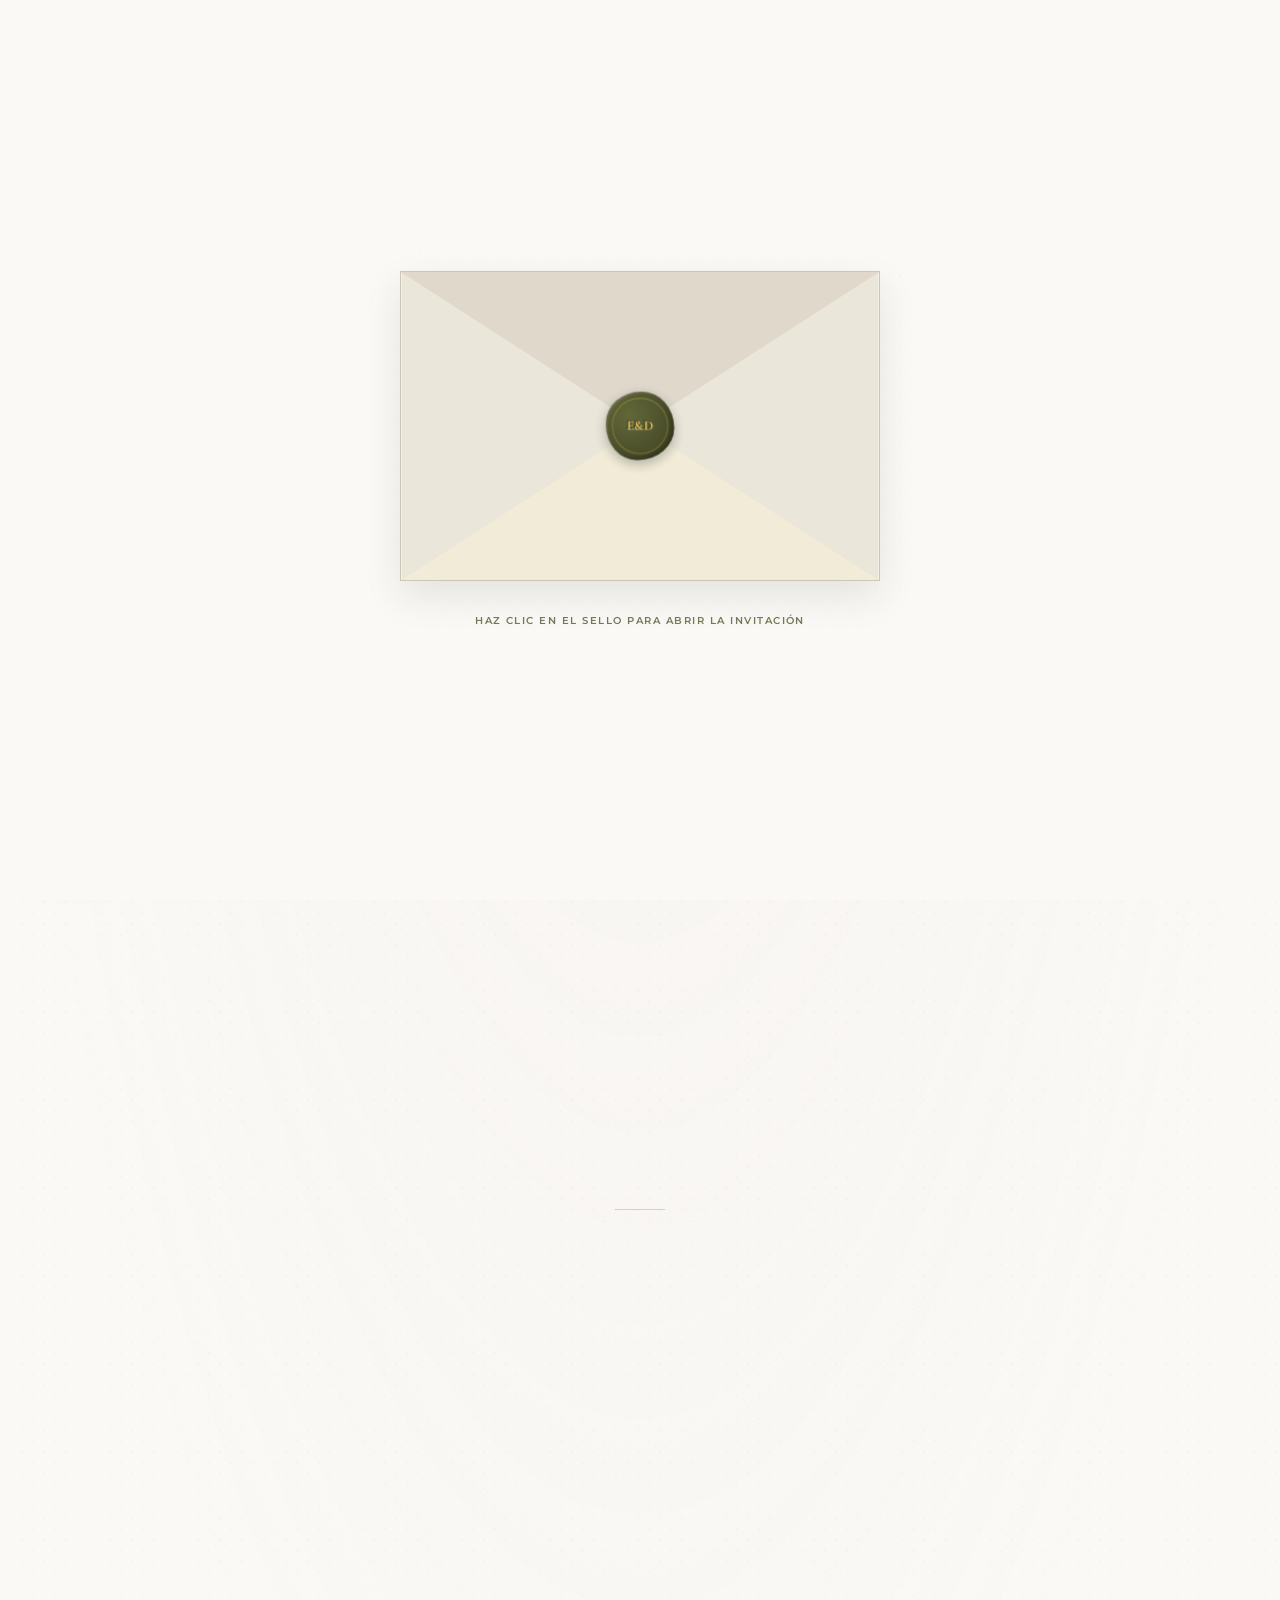
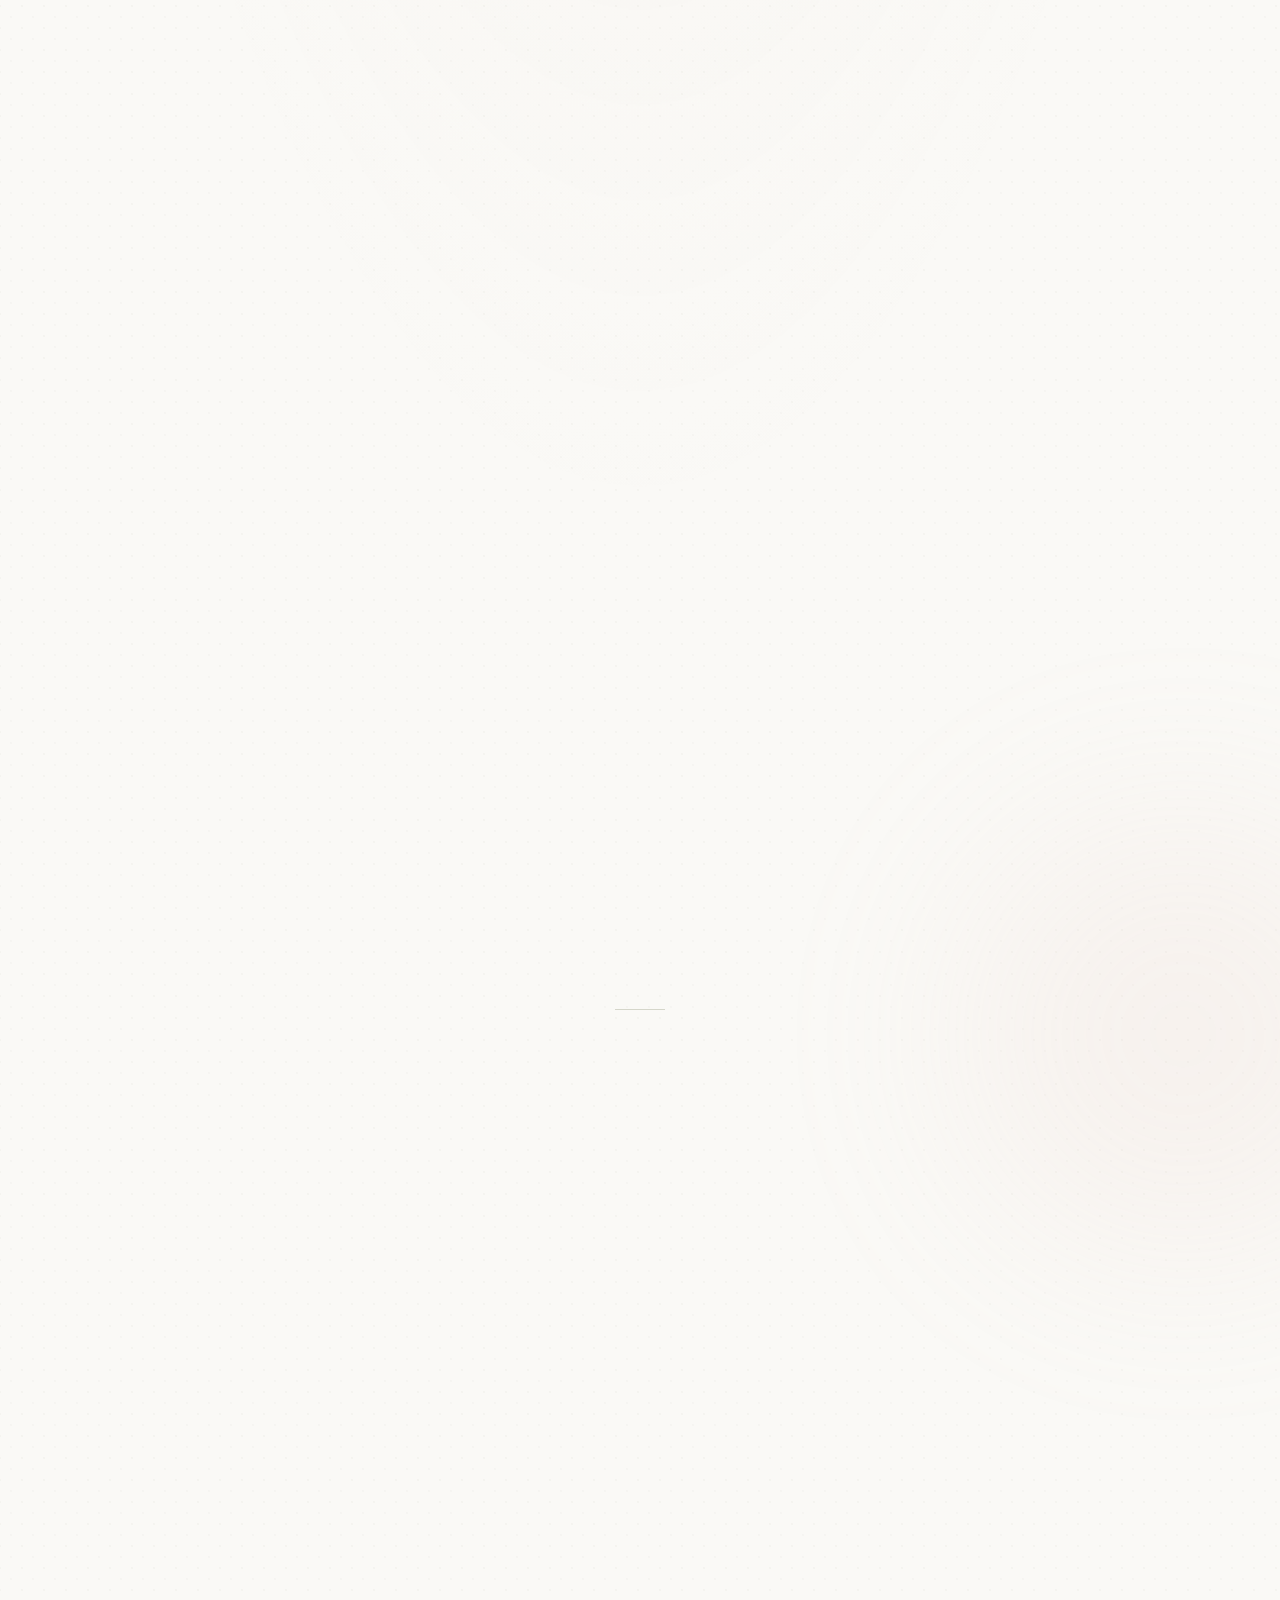
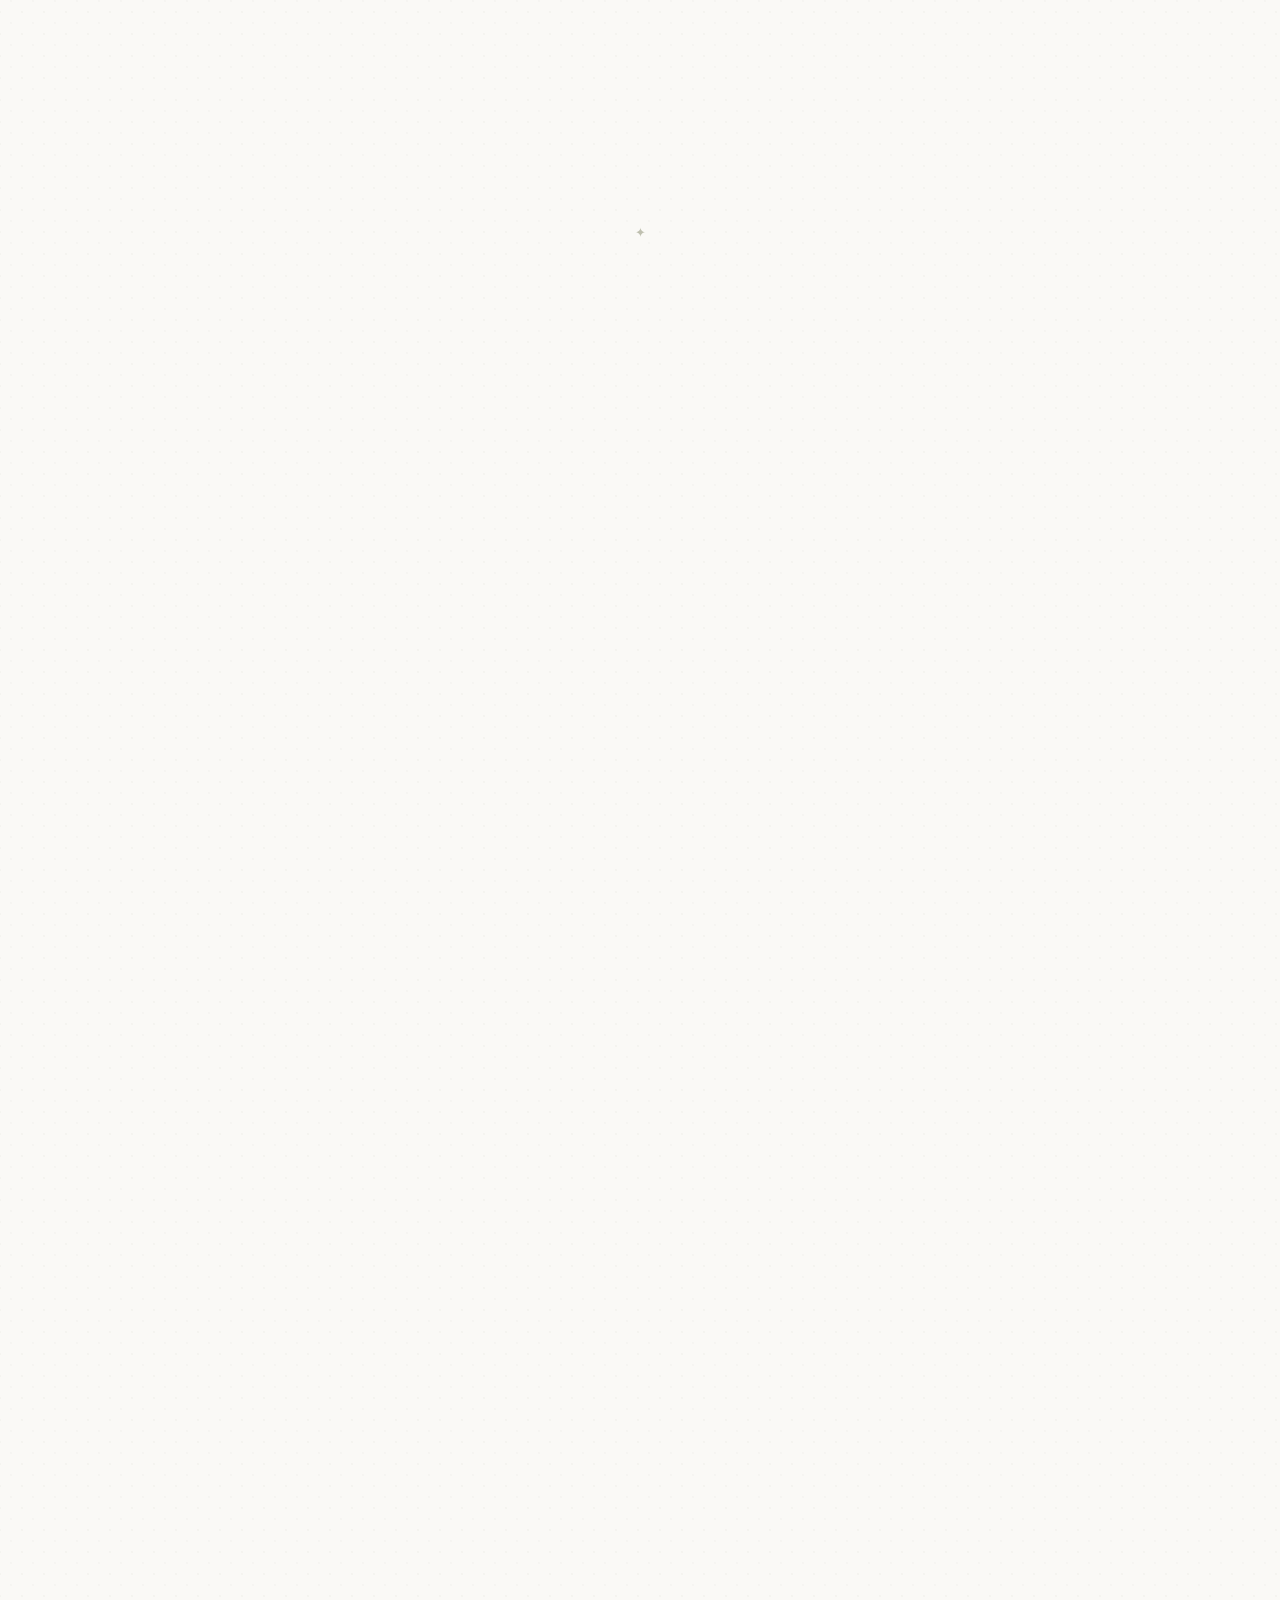
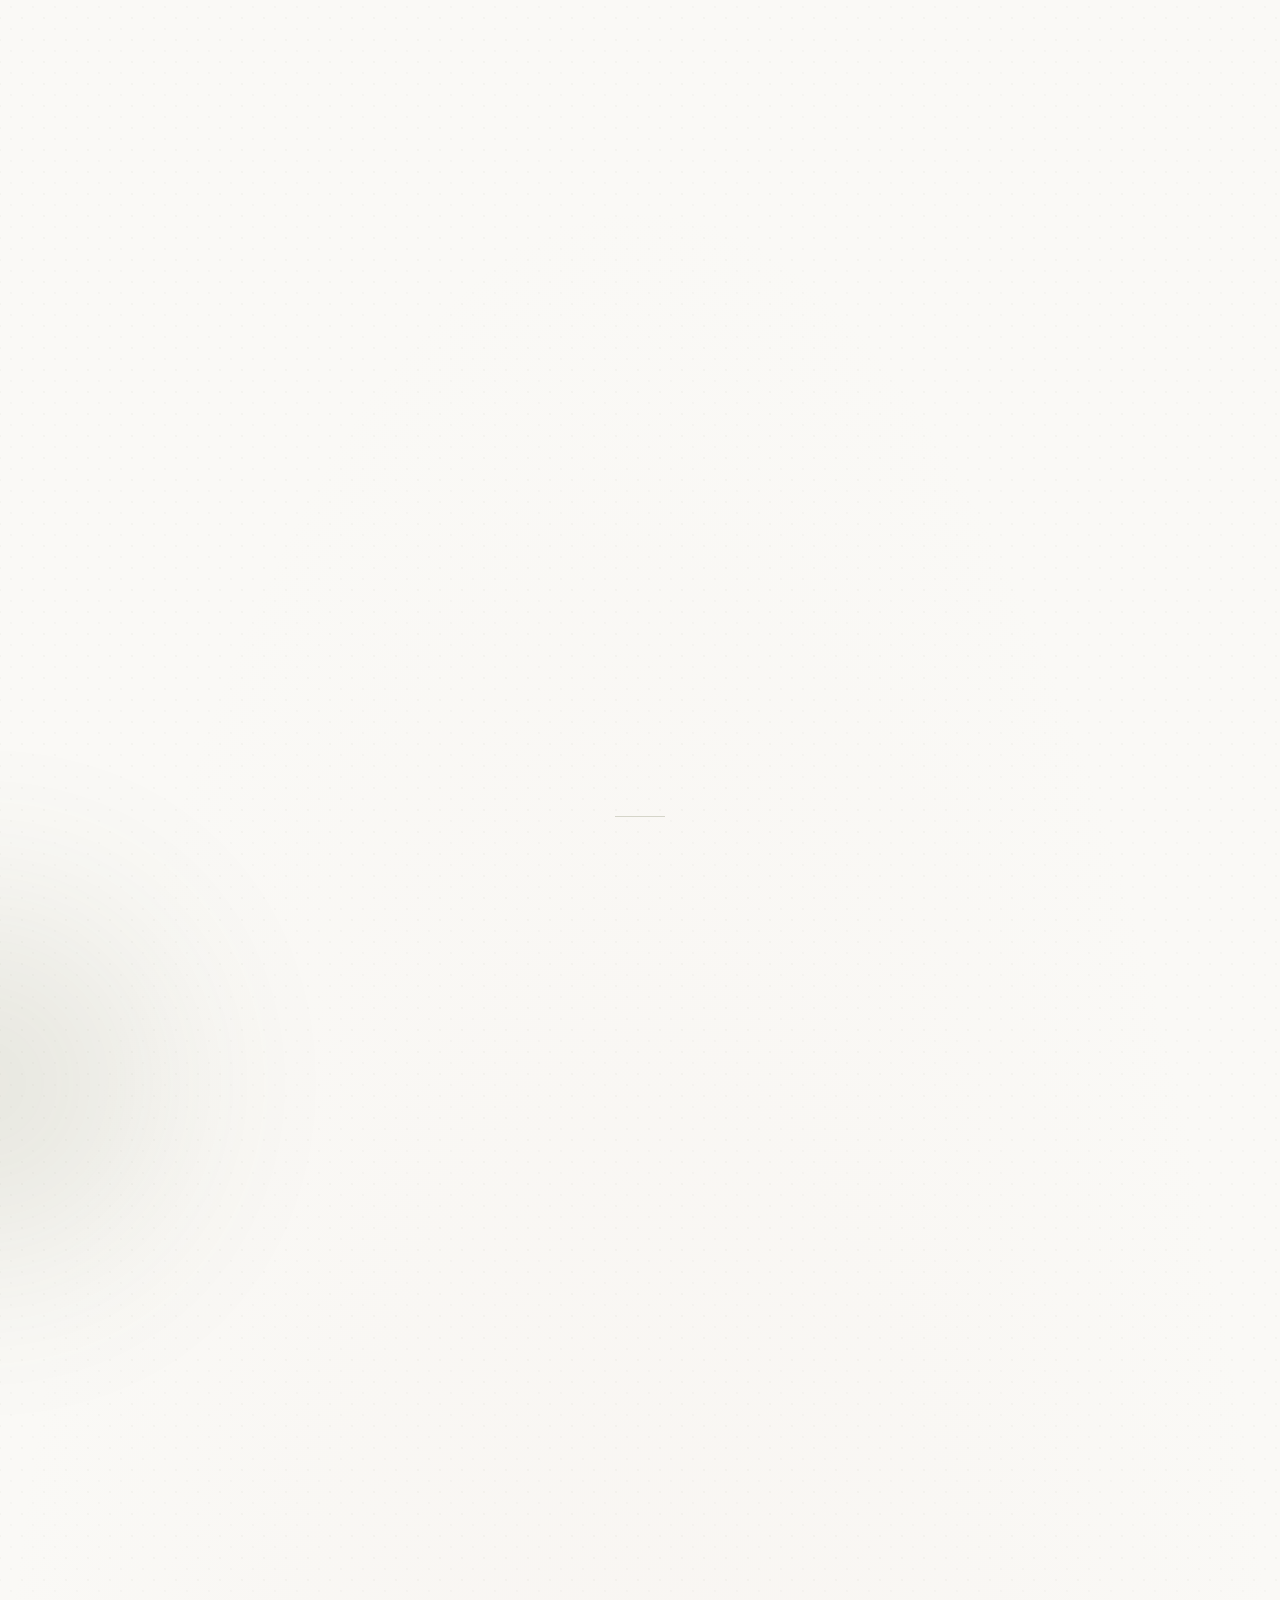
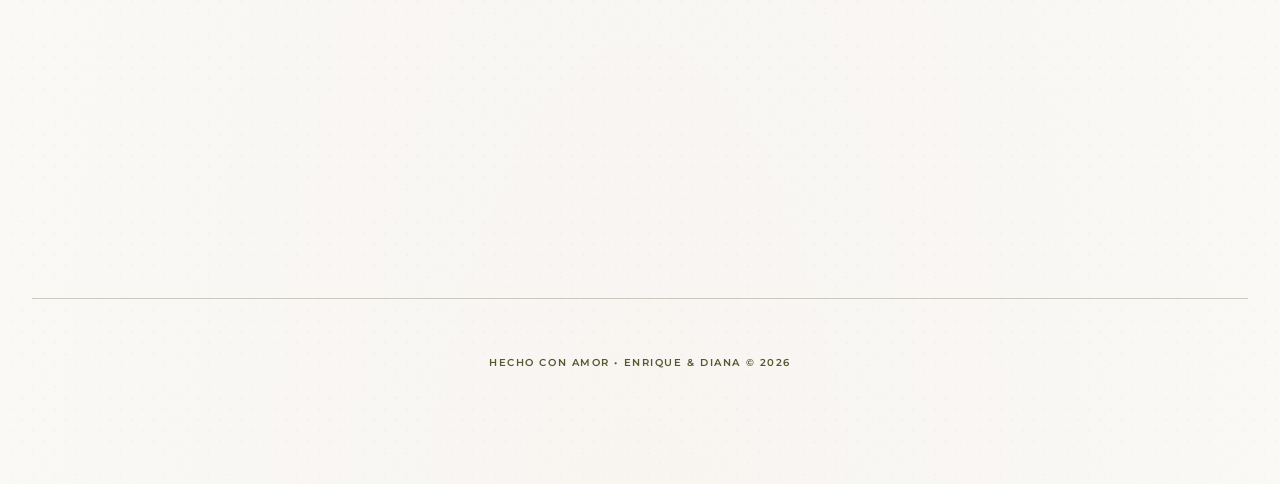
==== commit e3c9b082: "fix(enrique-diana): arregla animación del sobre y reemplaza cruz por paloma - Corrige apilamiento 3D" ====
--- a/enrique-diana/index.html
+++ b/enrique-diana/index.html
@@ -184,9 +184,9 @@
             <!-- Separador visual -->
             <div class="baptism-divider" aria-hidden="true">
                 <span class="baptism-divider-line"></span>
-                <svg width="26" height="26" viewBox="0 0 24 24" fill="none" stroke="currentColor" stroke-width="1.3" stroke-linecap="round" stroke-linejoin="round">
-                    <path d="M12 3v18"></path>
-                    <path d="M7 8h10"></path>
+                <svg width="28" height="28" viewBox="0 0 512 512" fill="currentColor" stroke="none" aria-hidden="true">
+                    <!-- Paloma (Font Awesome) -->
+                    <path d="M160.8 96.5c14 17 31 30.9 49.5 42.2c25.9 15.8 53.7 25.9 77.7 31.6v-31.5c-22.2-30.3-38-67.3-39.4-110.8c-.4-11.3-7.5-21.5-18.4-24.4c-7.6-2-15.8-.2-21 5.8c-13.3 15.4-32.7 44.6-48.4 87.2zM320 144v64c-60.8-5.1-185-43.8-219.3-157.2C97.4 40 87.9 32 76.6 32c-7.9 0-15.3 3.9-18.8 11C46.8 65.9 32 112.1 32 176c0 116.9 80.1 180.5 118.4 202.8L11.8 416.6C6.7 418 2.6 421.8.9 426.8s-.8 10.6 2.3 14.8C21.7 466.2 77.3 512 160 512c3.6 0 7.2-1.2 10-3.5l75.6-60.5H320c88.4 0 160-71.6 160-160V128l29.9-44.9c1.3-2 2.1-4.4 2.1-6.8c0-6.8-5.5-12.3-12.3-12.3H400c-44.2 0-80 35.8-80 80m80-16a16 16 0 1 1 0 32a16 16 0 1 1 0-32"></path>
                 </svg>
                 <span class="baptism-divider-line"></span>
             </div>
--- a/enrique-diana/styles.css
+++ b/enrique-diana/styles.css
@@ -231,7 +231,7 @@
     right: 15px;
     bottom: 15px;
     z-index: 2;
-    transform: translateY(0);
+    transform: translateY(0) translateZ(-2px);
     transition: transform 1.2s cubic-bezier(0.19, 1, 0.22, 1), z-index 0.4s;
 }
 
@@ -317,7 +317,7 @@
     justify-content: center;
     cursor: pointer;
     z-index: 6;
-    transform: translate(-50%, -50%) scale(1);
+    transform: translate(-50%, -50%) translateZ(6px) scale(1);
     transition: transform 0.5s cubic-bezier(0.175, 0.885, 0.32, 1.275), opacity 0.4s ease;
 }
 
@@ -331,7 +331,7 @@
 }
 
 .wax-seal:hover {
-    transform: translate(-50%, -50%) scale(1.08);
+    transform: translate(-50%, -50%) translateZ(6px) scale(1.08);
     box-shadow: 
         0 6px 16px rgba(37, 39, 32, 0.35), 
         inset 1px 1px 3px rgba(255, 255, 255, 0.3),
@@ -381,7 +381,7 @@
 }
 
 .envelope.open .wax-seal {
-    transform: translate(-50%, -50%) scale(0.2) rotate(45deg);
+    transform: translate(-50%, -50%) translateZ(6px) scale(0.2) rotate(45deg);
     opacity: 0;
     pointer-events: none;
 }
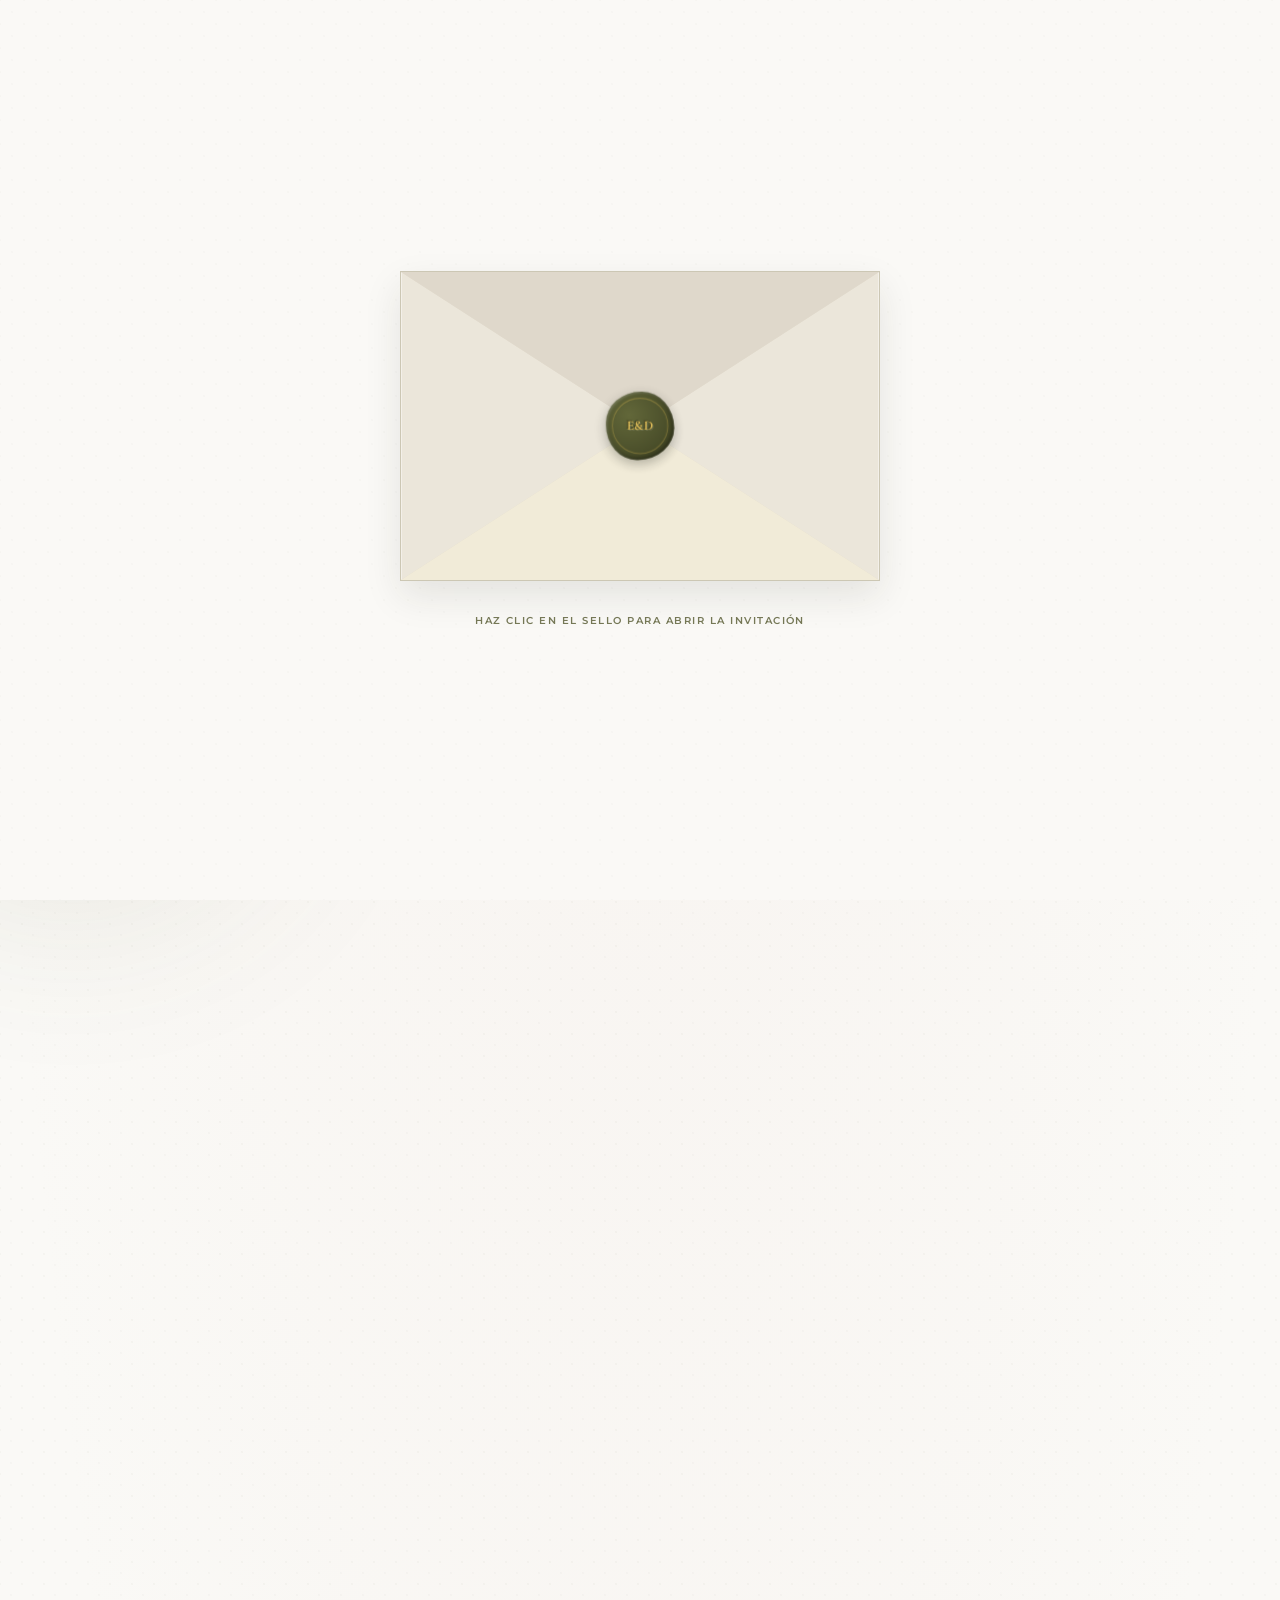
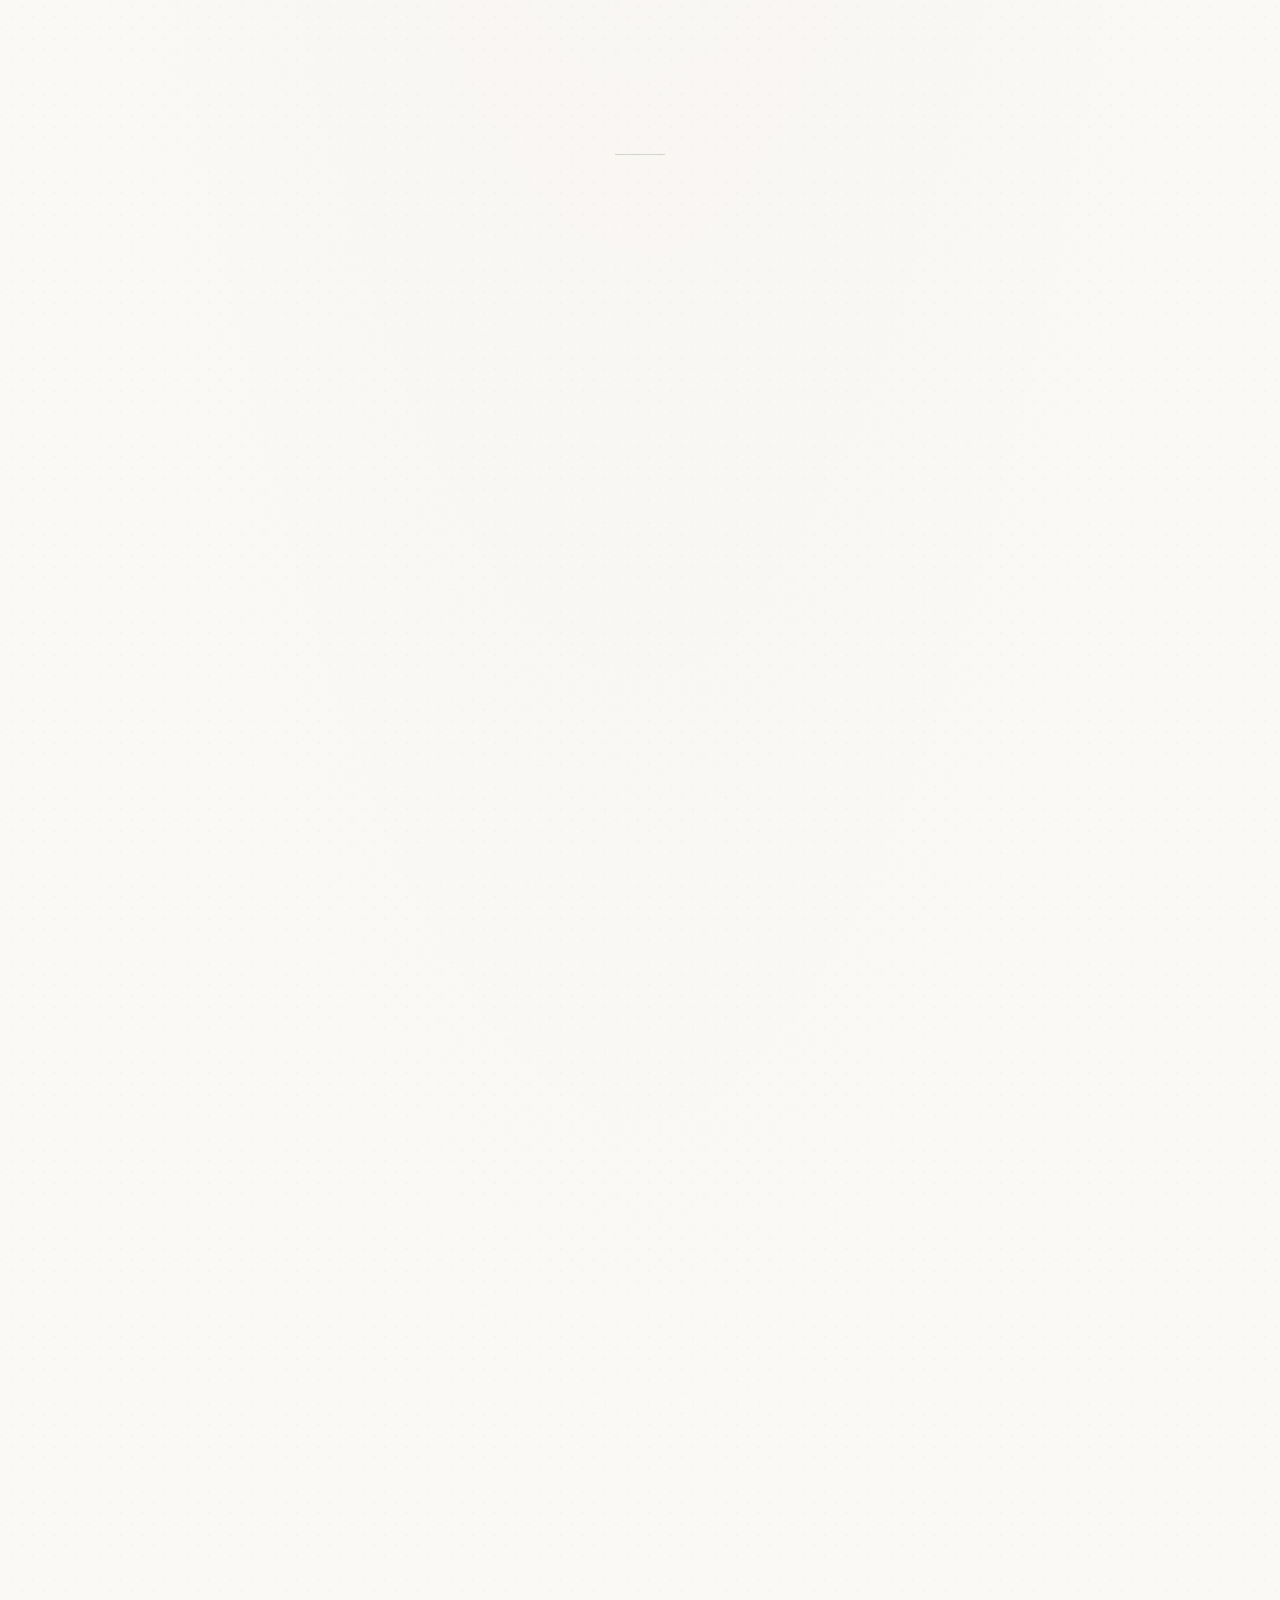
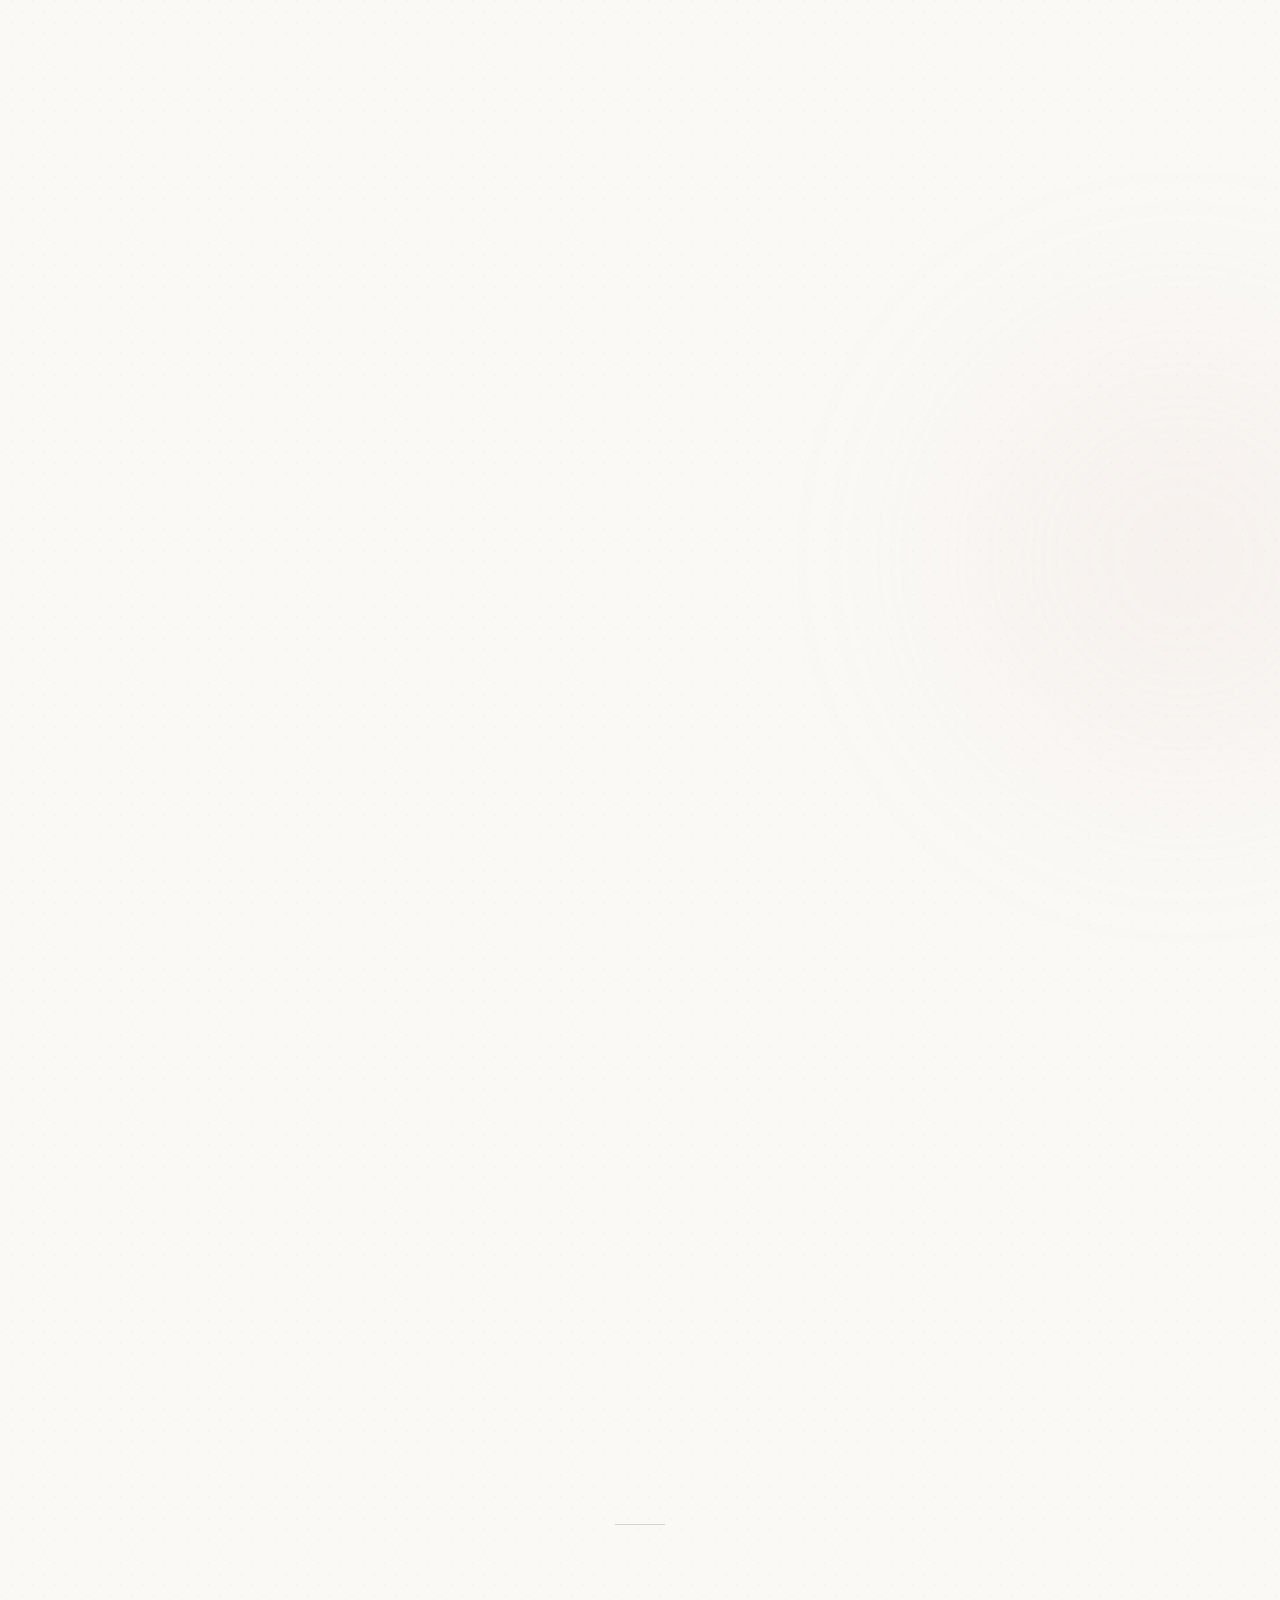
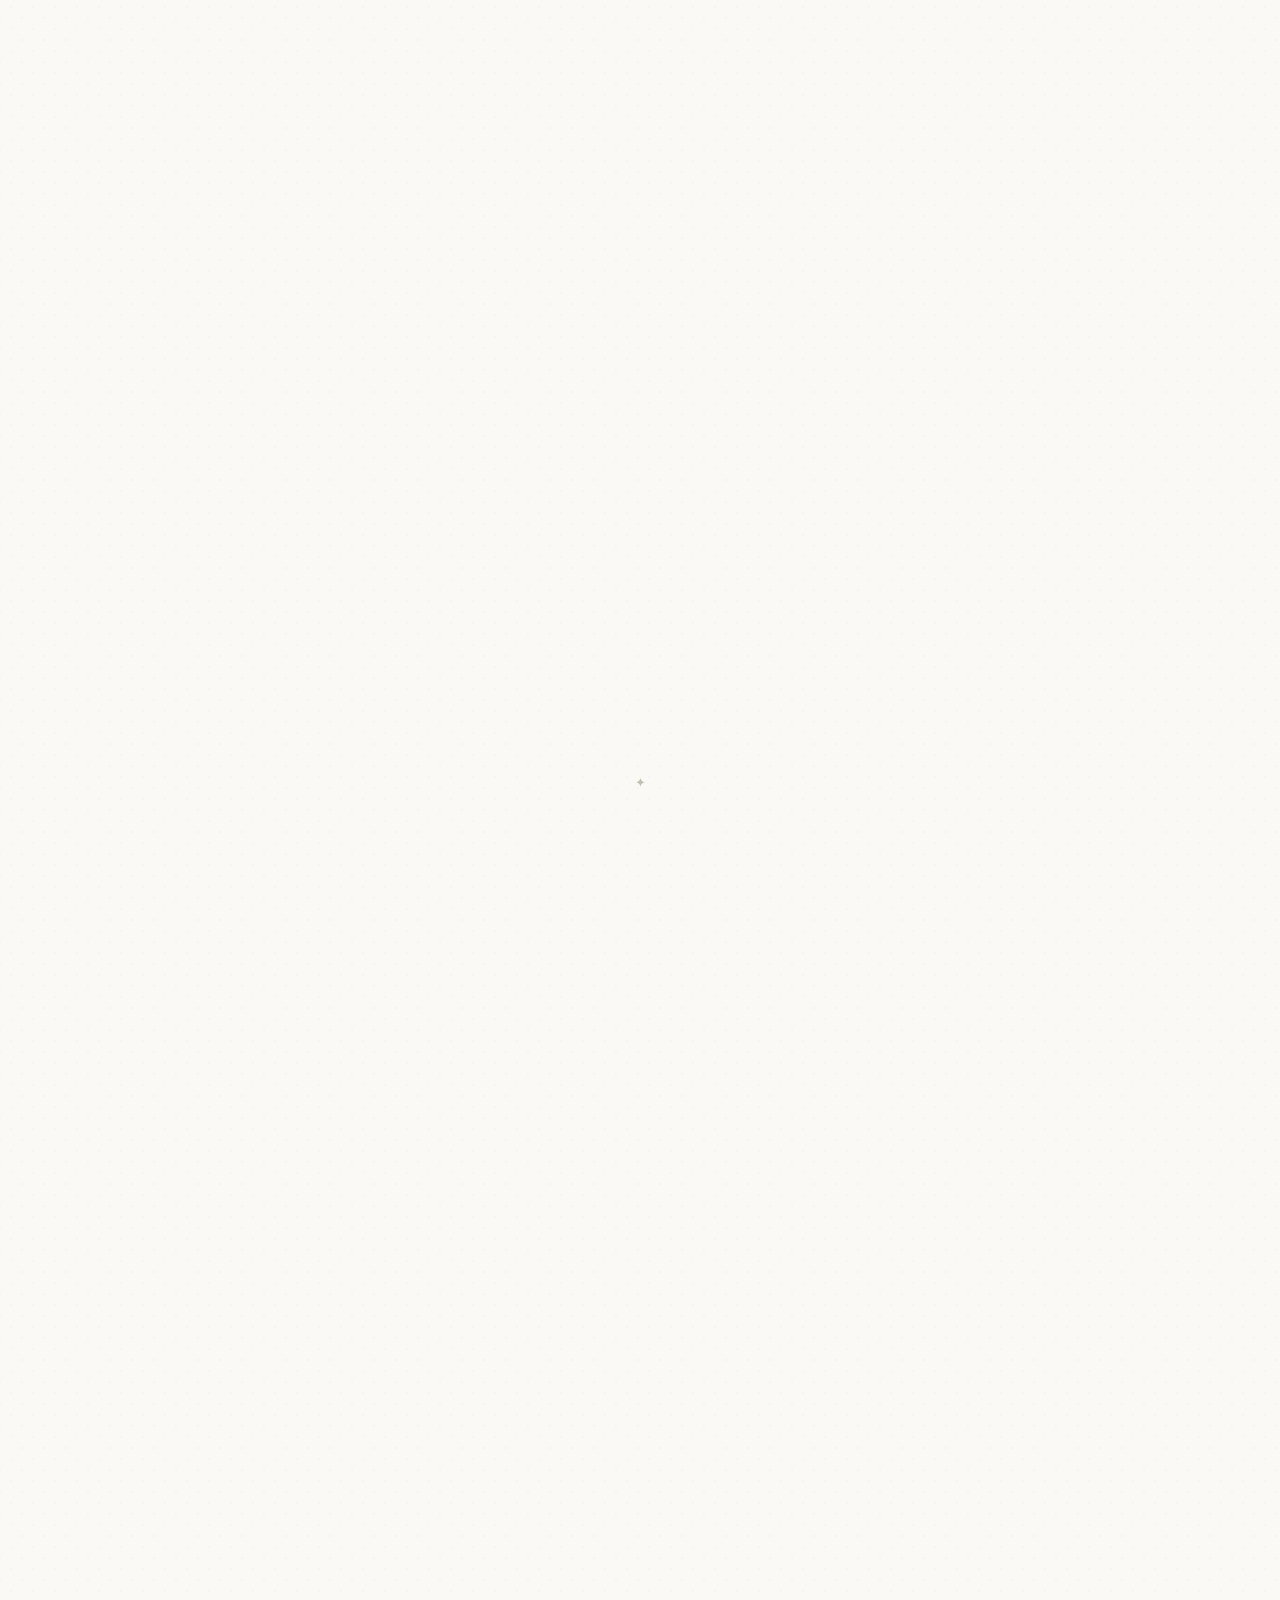
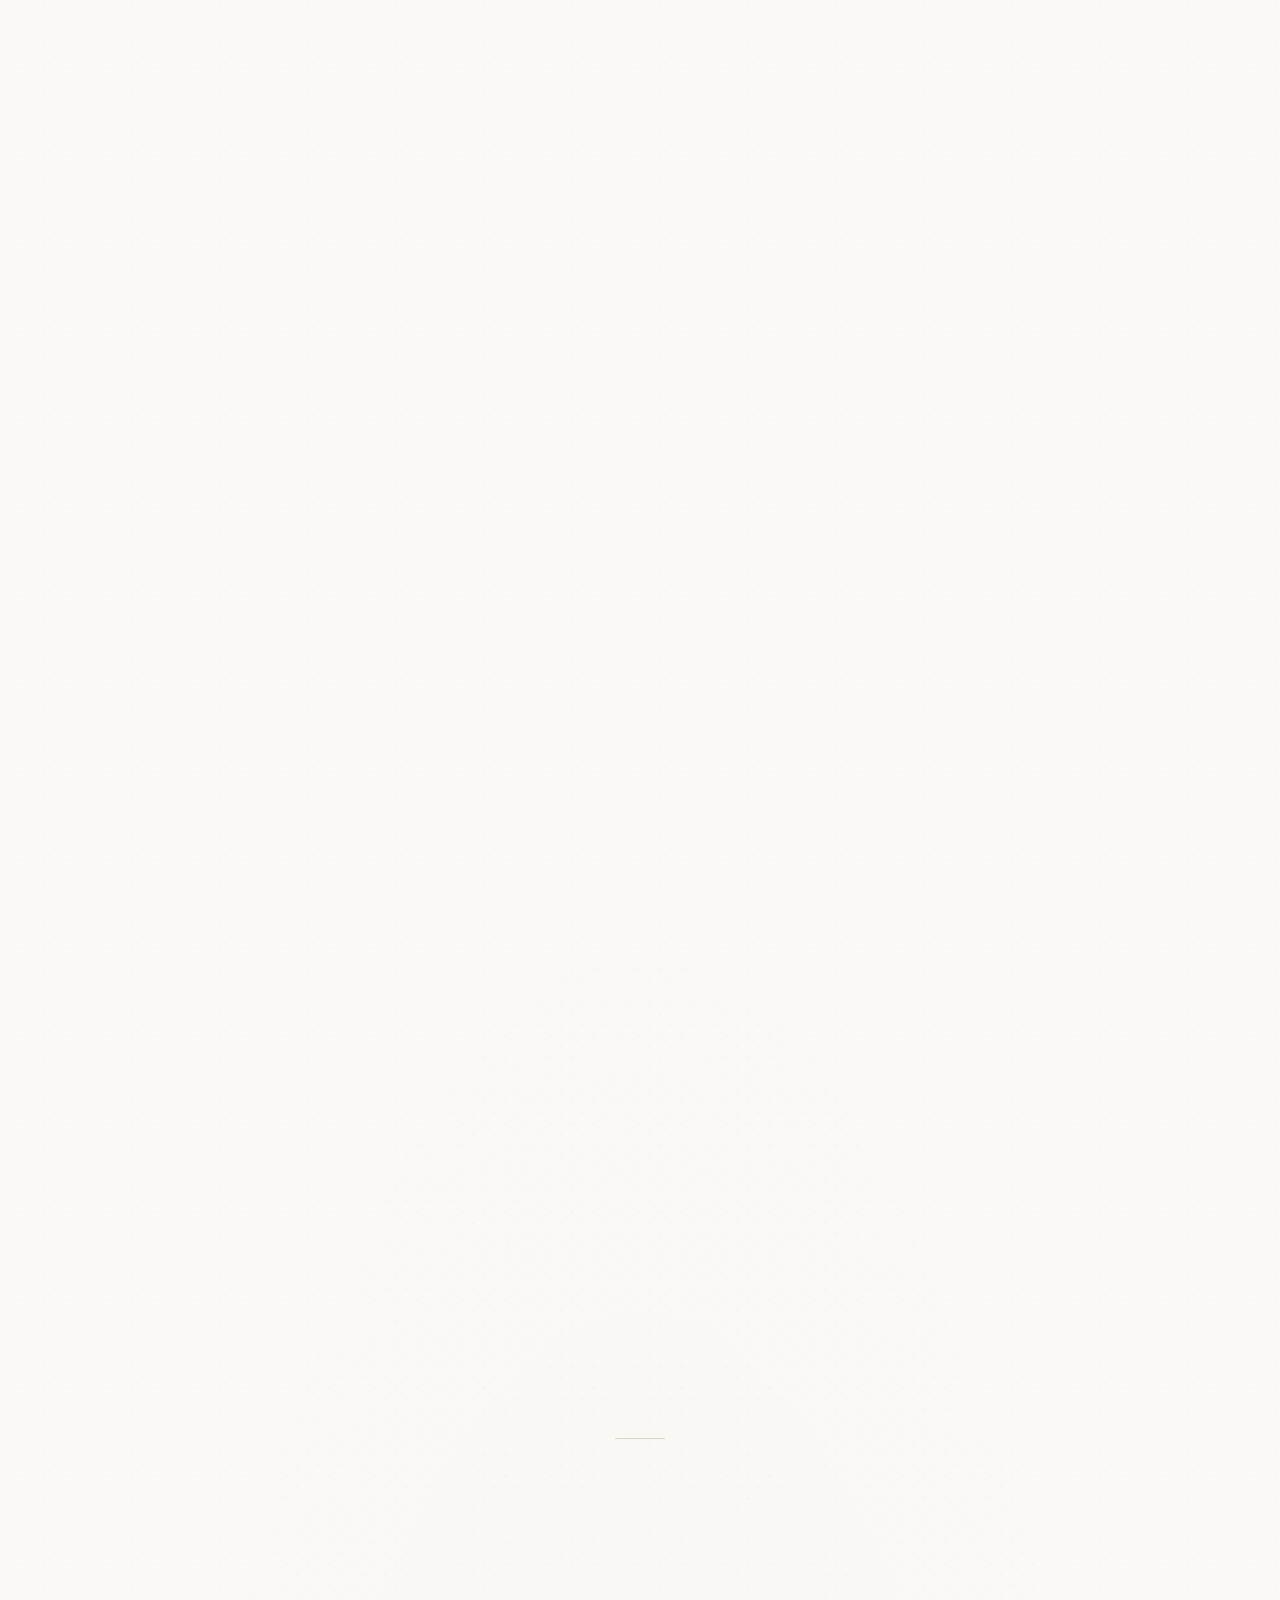
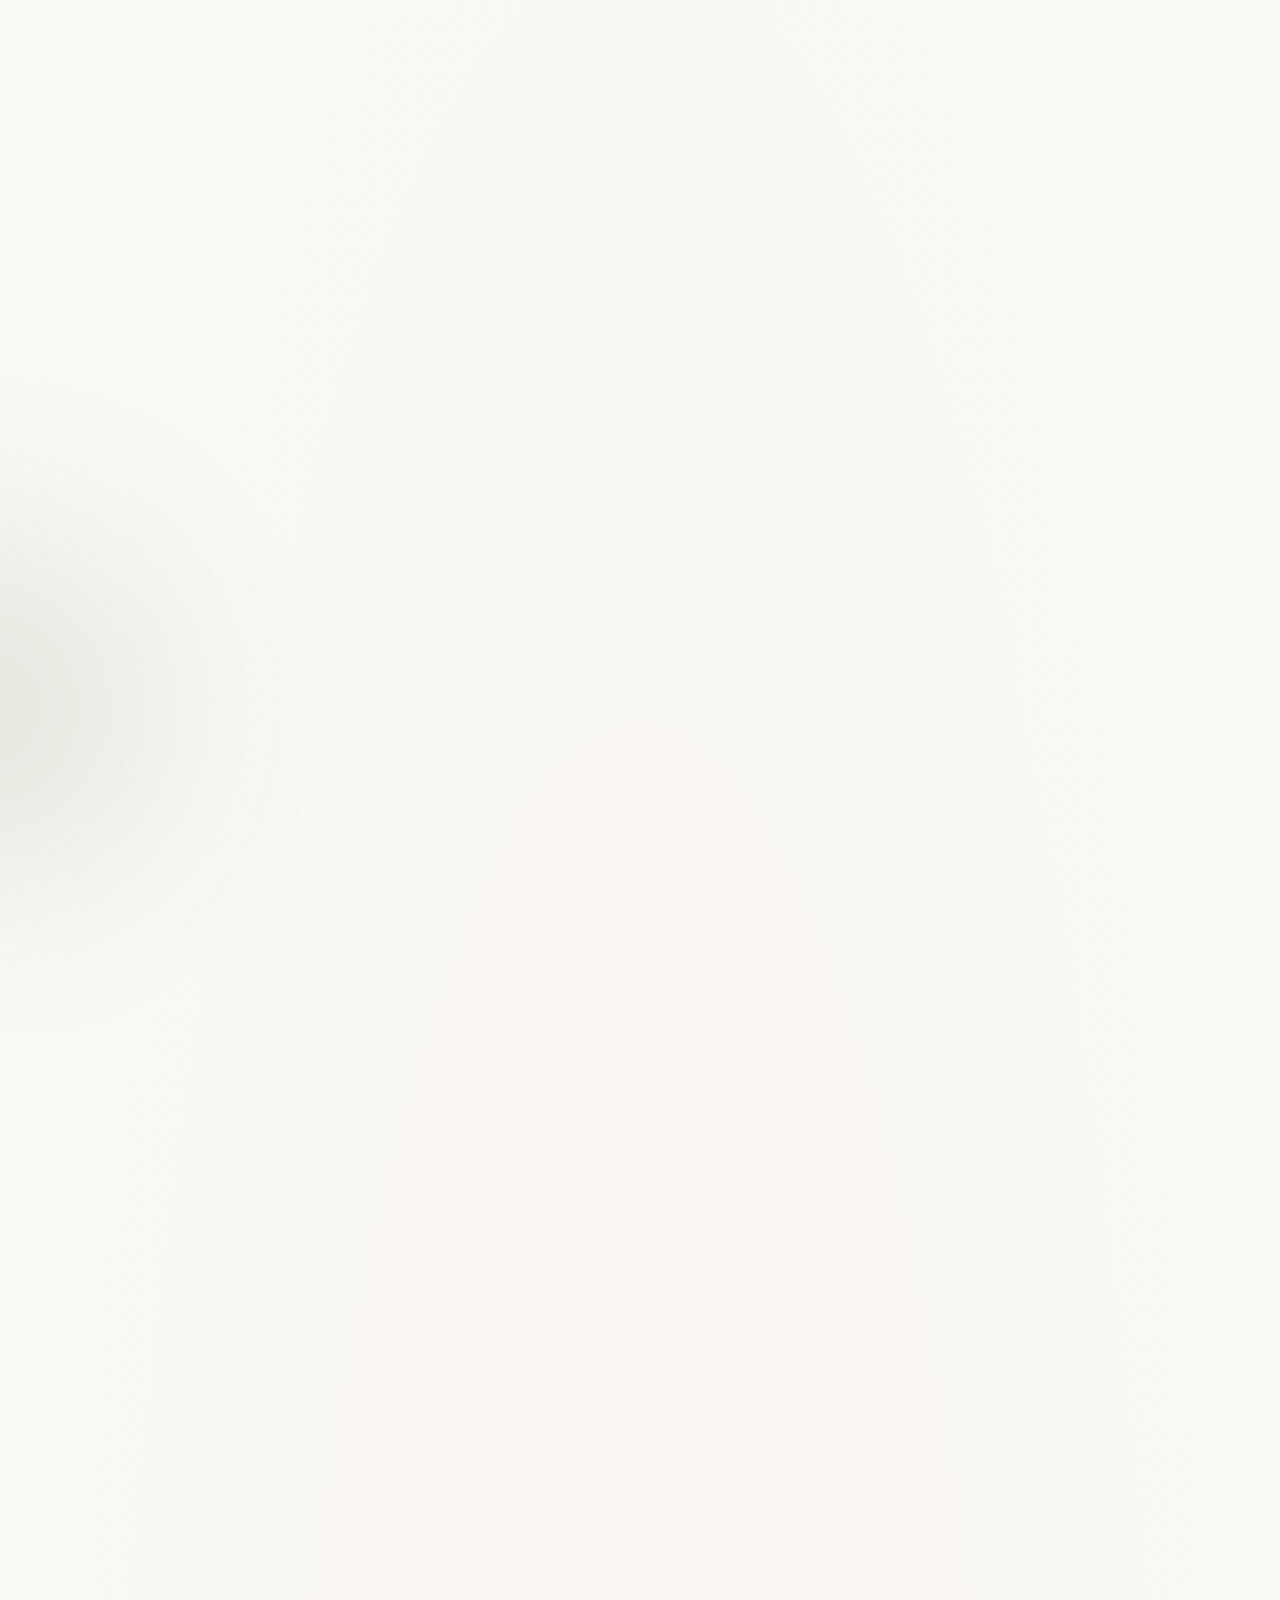
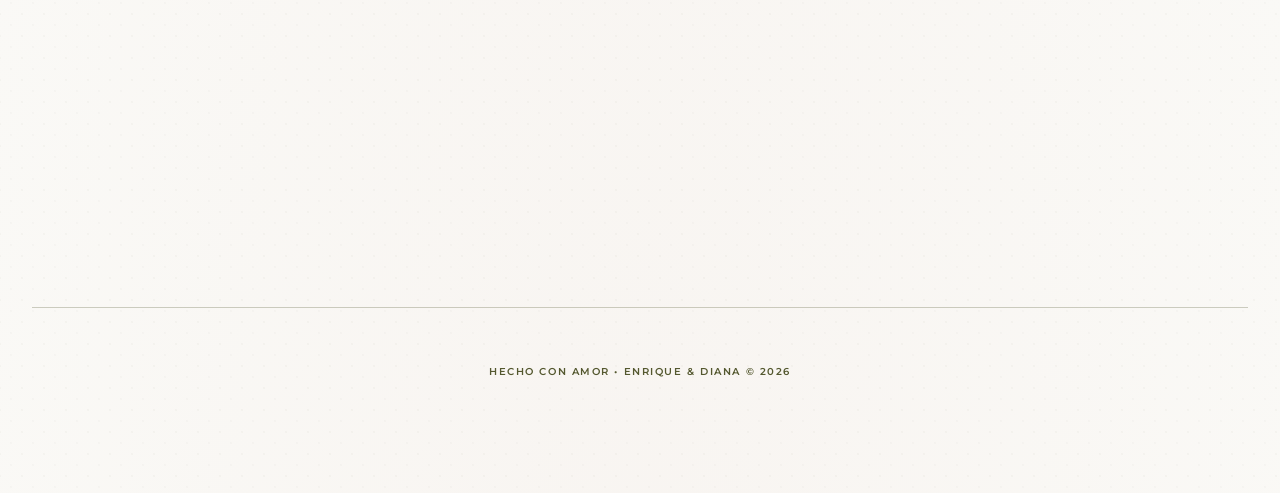
==== commit e9eb91fd: "feat(enrique-diana): mejora iconos, arcos olivo y ramos florales - Dress code: rediseña iconos de ve" ====
--- a/enrique-diana/index.html
+++ b/enrique-diana/index.html
@@ -9,7 +9,7 @@
     <!-- Google Fonts -->
     <link rel="preconnect" href="https://fonts.googleapis.com">
     <link rel="preconnect" href="https://fonts.gstatic.com" crossorigin>
-    <link href="https://fonts.googleapis.com/css2?family=Cormorant+Garamond:ital,wght@0,400;0,500;0,600;0,700;1,400;1,500;1,600&family=EB+Garamond:ital,wght@0,400;0,500;0,600;1,400;1,500&family=Montserrat:wght@300;400;500;600&display=swap" rel="stylesheet">
+    <link href="https://fonts.googleapis.com/css2?family=Cormorant+Garamond:ital,wght@0,400;0,500;0,600;0,700;1,400;1,500;1,600&family=EB+Garamond:ital,wght@0,400;0,500;0,600;1,400;1,500&family=Great+Vibes&family=Montserrat:wght@300;400;500;600&display=swap" rel="stylesheet">
 
     <!-- Main Style -->
     <link rel="stylesheet" href="styles.css">
@@ -67,25 +67,31 @@
         <!-- SECCIÓN 1: PORTADA -->
         <!-- ============================================================== -->
         <header id="hero" class="section hero-section reveal">
-            <div class="editorial-frame">
-                <img src="botanical_decoration.png" alt="" class="hero-botanical hero-botanical--top" aria-hidden="true">
-                <img src="botanical_decoration.png" alt="" class="hero-botanical hero-botanical--bottom" aria-hidden="true">
-                <div class="hero-content">
+            <!-- Ramo acuarela en la esquina superior izquierda (PNG con fondo transparente) -->
+            <img src="RamoTopIzquierdo-removebg-preview.png" alt="" aria-hidden="true" class="hero-flower hero-flower--top">
+            <div class="hero-content">
                     <span class="hero-subtitle">Nuestra Boda</span>
 
-                    <div class="couple-names">
-                        <span class="couple-name">Enrique</span>
-                        <span class="couple-amp">&amp;</span>
-                        <span class="couple-name">Diana</span>
-                    </div>
-
-                    <div class="hero-date-line">
-                        <span class="hero-rule"></span>
-                        <span class="hero-roman">XXV &middot; JULIO &middot; MMXXVI</span>
-                        <span class="hero-rule"></span>
-                    </div>
-
-                    <p class="hero-fulldate">Sábado 25 de Julio de 2026 &middot; Castilla, Piura</p>
+                    <div class="couple-names couple-names--script">
+                        <span class="couple-name couple-name--first">Enrique</span>
+                        <span class="couple-name couple-name--second"><span class="couple-amp">&amp;</span>Diana</span>
+                    </div>
+
+                    <div class="hero-photo-wrap">
+                        <figure class="hero-photo">
+                            <img src="IMG_4548.PNG" alt="Enrique y Diana" class="hero-photo-img">
+                        </figure>
+                        <!-- Ramo en la esquina inferior derecha de la foto -->
+                        <img src="RamoDerecho.png" alt="" aria-hidden="true" class="hero-flower hero-flower--photo-br">
+                    </div>
+
+                    <div class="hero-dateblock">
+                        <span class="dateblock-day">25</span>
+                        <span class="dateblock-month">Julio</span>
+                        <span class="dateblock-year">2026</span>
+                    </div>
+
+                    <p class="hero-when">Sábado <span class="hero-when-sep">|</span> A las 4:00 pm</p>
 
                     <!-- Cuenta atrás -->
                     <div class="countdown-container reveal">
@@ -113,15 +119,16 @@
                         </div>
                     </div>
                 </div>
-            </div>
         </header>
 
         <!-- ============================================================== -->
         <!-- SECCIÓN: NUESTRA CANCIÓN (reproductor opcional) -->
         <!-- ============================================================== -->
         <section id="music" class="section music-section reveal">
-            <h2 class="section-title">Nuestra Canción</h2>
-            <p class="section-description">Si lo deseas, acompaña tu lectura con la melodía que nos representa.</p>
+            <!-- Ramo acuarela en el lado izquierdo -->
+            <img src="RamoIzq.png" alt="" aria-hidden="true" class="section-flower section-flower--music-left">
+            <h2 class="section-title section-title--script">Nuestra canción</h2>
+            <p class="section-description section-description--caps">Si lo deseas, acompaña tu lectura con la melodía que nos representa.</p>
 
             <button id="btn-music" class="btn-music music-player" aria-label="Reproducir o pausar nuestra canción">
                 <span class="music-player-disc" aria-hidden="true">
@@ -157,47 +164,74 @@
         <!-- SECCIÓN 2: PADRES Y PADRINOS -->
         <!-- ============================================================== -->
         <section id="parents" class="section parents-section reveal">
-            <div class="parents-grid">
-                <div class="parent-column">
-                    <h3>Padres del Novio:</h3>
-                    <p class="parent-name">Telmo Saavedra Paucar <span class="name-separator">|</span> Martha Rivas Navarro</p>
-                </div>
-
-                <div class="parent-column">
-                    <h3>Padres de la Novia:</h3>
-                    <p class="parent-name">Julio Castro Moreno <span class="name-separator">|</span> Renée Aguilera Maza</p>
-                </div>
-            </div>
-
-            <div class="parents-grid parents-grid--secondary">
-                <div class="parent-column">
-                    <h3>Padrinos Religioso:</h3>
-                    <p class="parent-name">Raúl Acha Rodríguez <span class="name-separator">|</span> Rosa Salazar Vega</p>
-                </div>
-
-                <div class="parent-column">
-                    <h3>Testigos:</h3>
-                    <p class="parent-name">Adderly Viera Amaya <span class="name-separator">|</span> Rubí Mijahuanca Chapilliquen</p>
-                </div>
-            </div>
-
-            <!-- Separador visual -->
-            <div class="baptism-divider" aria-hidden="true">
-                <span class="baptism-divider-line"></span>
-                <svg width="28" height="28" viewBox="0 0 512 512" fill="currentColor" stroke="none" aria-hidden="true">
-                    <!-- Paloma (Font Awesome) -->
-                    <path d="M160.8 96.5c14 17 31 30.9 49.5 42.2c25.9 15.8 53.7 25.9 77.7 31.6v-31.5c-22.2-30.3-38-67.3-39.4-110.8c-.4-11.3-7.5-21.5-18.4-24.4c-7.6-2-15.8-.2-21 5.8c-13.3 15.4-32.7 44.6-48.4 87.2zM320 144v64c-60.8-5.1-185-43.8-219.3-157.2C97.4 40 87.9 32 76.6 32c-7.9 0-15.3 3.9-18.8 11C46.8 65.9 32 112.1 32 176c0 116.9 80.1 180.5 118.4 202.8L11.8 416.6C6.7 418 2.6 421.8.9 426.8s-.8 10.6 2.3 14.8C21.7 466.2 77.3 512 160 512c3.6 0 7.2-1.2 10-3.5l75.6-60.5H320c88.4 0 160-71.6 160-160V128l29.9-44.9c1.3-2 2.1-4.4 2.1-6.8c0-6.8-5.5-12.3-12.3-12.3H400c-44.2 0-80 35.8-80 80m80-16a16 16 0 1 1 0 32a16 16 0 1 1 0-32"></path>
-                </svg>
-                <span class="baptism-divider-line"></span>
+            <div class="parents-arch">
+                <div class="parents-rings" aria-hidden="true">
+                    <svg width="62" height="42" viewBox="0 0 66 44" fill="none">
+                        <ellipse cx="26" cy="24" rx="13" ry="15.5" stroke="#d8c188" stroke-width="2.6"></ellipse>
+                        <ellipse cx="40" cy="21" rx="13" ry="15.5" stroke="#e6d3a0" stroke-width="2.6"></ellipse>
+                    </svg>
+                </div>
+
+                <div class="parents-grid">
+                    <div class="parent-column">
+                        <h3>Padres del Novio</h3>
+                        <p class="parent-name">Telmo Saavedra Paucar</p>
+                        <p class="parent-name">Martha Rivas Navarro</p>
+                    </div>
+
+                    <div class="parent-column">
+                        <h3>Padres de la Novia</h3>
+                        <p class="parent-name">Julio Castro Moreno</p>
+                        <p class="parent-name">Renée Aguilera Maza</p>
+                    </div>
+                </div>
+
+                <div class="parents-role">
+                    <h3 class="parents-role-title">Padrinos Religiosos</h3>
+                    <div class="parents-pair">
+                        <p class="parent-name">Raúl Acha Rodríguez</p>
+                        <span class="parents-amp">&amp;</span>
+                        <p class="parent-name">Rosa Salazar Vega</p>
+                    </div>
+                </div>
+
+                <div class="parents-role">
+                    <h3 class="parents-role-title">Testigos</h3>
+                    <div class="parents-pair">
+                        <p class="parent-name">Adderly Viera Amaya</p>
+                        <span class="parents-amp">&amp;</span>
+                        <p class="parent-name">Rubí Mijahuanca Chapilliquen</p>
+                    </div>
+                </div>
+
+                <!-- Ramos en las esquinas inferiores del arco -->
+                <img src="RamoIzq.png" alt="" aria-hidden="true" class="parents-flower parents-flower--left">
+                <img src="RamoDerecho.png" alt="" aria-hidden="true" class="parents-flower parents-flower--right">
             </div>
 
             <!-- Bautizo -->
             <div class="baptism-block">
-                <div class="baptism-block-inner-border"></div>
-                <span class="baptism-eyebrow">Bautizo:</span>
-                <h3 class="baptism-name">Abdiel Enrique</h3>
-                <p class="baptism-godparents-label">Padrinos:</p>
-                <p class="baptism-godparents">Hedinson Saavedra Espinoza <span class="name-separator">|</span> Doris Mauricio Moscol</p>
+                <span class="baptism-eyebrow">Mi Bautizo</span>
+
+                <div class="couple-names couple-names--script baptism-name">
+                    <span class="couple-name couple-name--first">Abdiel</span>
+                    <span class="couple-name couple-name--second">Enrique</span>
+                </div>
+
+                <h3 class="baptism-role-title">Testigos</h3>
+                <div class="baptism-pair">
+                    <p class="baptism-person">Hedinson Saavedra Espinoza</p>
+                    <span class="baptism-dove" aria-hidden="true">
+                        <svg width="34" height="34" viewBox="0 0 512 512" fill="currentColor" stroke="none">
+                            <path d="M160.8 96.5c14 17 31 30.9 49.5 42.2c25.9 15.8 53.7 25.9 77.7 31.6v-31.5c-22.2-30.3-38-67.3-39.4-110.8c-.4-11.3-7.5-21.5-18.4-24.4c-7.6-2-15.8-.2-21 5.8c-13.3 15.4-32.7 44.6-48.4 87.2zM320 144v64c-60.8-5.1-185-43.8-219.3-157.2C97.4 40 87.9 32 76.6 32c-7.9 0-15.3 3.9-18.8 11C46.8 65.9 32 112.1 32 176c0 116.9 80.1 180.5 118.4 202.8L11.8 416.6C6.7 418 2.6 421.8.9 426.8s-.8 10.6 2.3 14.8C21.7 466.2 77.3 512 160 512c3.6 0 7.2-1.2 10-3.5l75.6-60.5H320c88.4 0 160-71.6 160-160V128l29.9-44.9c1.3-2 2.1-4.4 2.1-6.8c0-6.8-5.5-12.3-12.3-12.3H400c-44.2 0-80 35.8-80 80m80-16a16 16 0 1 1 0 32a16 16 0 1 1 0-32"></path>
+                        </svg>
+                    </span>
+                    <p class="baptism-person">Doris Mauricio Moscol</p>
+                </div>
+
+                <figure class="hero-photo baptism-photo">
+                    <img src="IMG_4547.PNG" alt="Abdiel Enrique en su bautizo" class="hero-photo-img">
+                </figure>
             </div>
         </section>
 
@@ -207,110 +241,46 @@
         <!-- SECCIÓN 3: CEREMONIAS Y UBICACIÓN -->
         <!-- ============================================================== -->
         <section id="datetime" class="section datetime-section reveal">
-            <h2 class="section-title">Ceremonias y Ubicación</h2>
-
-            <div class="datetime-container">
-                <!-- Ceremonia Religiosa y Bautizo -->
-                <div class="datetime-card" style="--card-index: 1;">
-                    <div class="datetime-card-inner">
-                        <div class="datetime-card-header">
-                            <span class="card-eyebrow">Ceremonia Religiosa y Bautizo:</span>
-                        </div>
-                        <div class="datetime-card-divider"></div>
-                        <div class="datetime-card-body">
-                            <p class="datetime-time">
-                                <svg class="icon-inline" width="13" height="13" viewBox="0 0 24 24" fill="none" stroke="currentColor" stroke-width="2" stroke-linecap="round" stroke-linejoin="round">
-                                    <circle cx="12" cy="12" r="10"></circle>
-                                    <polyline points="12 6 12 12 16 14"></polyline>
-                                </svg>
-                                <span>Hora: 4:00 pm</span>
-                            </p>
-                            <p class="datetime-desc">
-                                <svg class="icon-inline" width="13" height="13" viewBox="0 0 24 24" fill="none" stroke="currentColor" stroke-width="2" stroke-linecap="round" stroke-linejoin="round">
-                                    <path d="M21 10c0 7-9 13-9 13s-9-6-9-13a9 9 0 0 1 18 0z"></path>
-                                    <circle cx="12" cy="10" r="3"></circle>
-                                </svg>
-                                <span>Lugar: "Parroquia Sagrado Corazón de Jesús" Miraflores - Castilla.</span>
-                            </p>
-                            <div class="datetime-actions">
-                                <a href="https://www.google.com/maps/search/?api=1&query=Parroquia%20Sagrado%20Coraz%C3%B3n%20de%20Jes%C3%BAs%20Miraflores%20Castilla%20Piura"
-                                   target="_blank" rel="noopener" class="btn btn-primary btn-sm btn-double-border">
-                                    <svg width="13" height="13" viewBox="0 0 24 24" fill="none" stroke="currentColor" stroke-width="2" stroke-linecap="round" stroke-linejoin="round">
-                                        <path d="M21 10c0 7-9 13-9 13s-9-6-9-13a9 9 0 0 1 18 0z"></path>
-                                        <circle cx="12" cy="10" r="3"></circle>
-                                    </svg>
-                                    <span>VER MAPA</span>
-                                </a>
-                                <div class="calendar-dropdown">
-                                    <button class="btn btn-secondary btn-sm btn-double-border btn-calendar-trigger" aria-label="Agendar Ceremonia Religiosa">
-                                        <svg width="13" height="13" viewBox="0 0 24 24" fill="none" stroke="currentColor" stroke-width="2" stroke-linecap="round" stroke-linejoin="round">
-                                            <rect x="3" y="4" width="18" height="18" rx="2" ry="2"></rect>
-                                            <line x1="16" y1="2" x2="16" y2="6"></line>
-                                            <line x1="8" y1="2" x2="8" y2="6"></line>
-                                            <line x1="3" y1="10" x2="21" y2="10"></line>
-                                        </svg>
-                                        <span>AGENDAR</span>
-                                    </button>
-                                    <div class="calendar-menu">
-                                        <a href="https://calendar.google.com/calendar/render?action=TEMPLATE&text=Boda+y+Bautizo+-+Ceremonia+Religiosa&dates=20260725T210000Z/20260725T223000Z&details=Ceremonia+Religiosa+de+boda+de+Enrique+y+Diana+y+el+bautizo+de+nuestro+hijo+Abdiel+Enrique.&location=Parroquia+Sagrado+Corazon+de+Jesus,+Miraflores,+Castilla,+Piura,+Peru" target="_blank" rel="noopener">Google Calendar</a>
-                                        <a href="data:text/calendar;charset=utf-8,BEGIN:VCALENDAR%0AVERSION:2.0%0ABEGIN:VEVENT%0ASUMMARY:Misa de Boda y Bautizo - Enrique %26 Diana%0ADTSTART:20260725T210000Z%0ADTEND:20260725T223000Z%0ADESCRIPTION:Ceremonia Religiosa de boda de Enrique y Diana y el bautizo de nuestro hijo Abdiel Enrique.%0ALOCATION:Parroquia Sagrado Corazon de Jesus\, Miraflores\, Castilla\, Piura\, Peru%0AEND:VEVENT%0AEND:VCALENDAR" download="misa-boda-bautizo.ics">Apple Calendar / iCal</a>
-                                    </div>
-                                </div>
-                            </div>
-                        </div>
-                    </div>
-                </div>
-
-                <!-- Ceremonia Civil y Recepción -->
-                <div class="datetime-card" style="--card-index: 2;">
-                    <div class="datetime-card-inner">
-                        <div class="datetime-card-header">
-                            <span class="card-eyebrow">Ceremonia Civil y Recepción:</span>
-                        </div>
-                        <div class="datetime-card-divider"></div>
-                        <div class="datetime-card-body">
-                            <p class="datetime-time">
-                                <svg class="icon-inline" width="13" height="13" viewBox="0 0 24 24" fill="none" stroke="currentColor" stroke-width="2" stroke-linecap="round" stroke-linejoin="round">
-                                    <circle cx="12" cy="12" r="10"></circle>
-                                    <polyline points="12 6 12 12 16 14"></polyline>
-                                </svg>
-                                <span>Hora: 6:00 pm</span>
-                            </p>
-                            <p class="datetime-desc">
-                                <svg class="icon-inline" width="13" height="13" viewBox="0 0 24 24" fill="none" stroke="currentColor" stroke-width="2" stroke-linecap="round" stroke-linejoin="round">
-                                    <path d="M21 10c0 7-9 13-9 13s-9-6-9-13a9 9 0 0 1 18 0z"></path>
-                                    <circle cx="12" cy="10" r="3"></circle>
-                                </svg>
-                                <span>Lugar: Prolongación Tacna s/n Interior 01 a la altura de la Av. Grau cuadra 23. Chiclayito - Castilla.</span>
-                            </p>
-                            <div class="datetime-actions">
-                                <a href="https://www.google.com/maps/search/?api=1&query=Prolongaci%C3%B3n%20Tacna%20Av.%20Grau%20cuadra%2023%20Chiclayito%20Castilla%20Piura"
-                                   target="_blank" rel="noopener" class="btn btn-primary btn-sm btn-double-border">
-                                    <svg width="13" height="13" viewBox="0 0 24 24" fill="none" stroke="currentColor" stroke-width="2" stroke-linecap="round" stroke-linejoin="round">
-                                        <path d="M21 10c0 7-9 13-9 13s-9-6-9-13a9 9 0 0 1 18 0z"></path>
-                                        <circle cx="12" cy="10" r="3"></circle>
-                                    </svg>
-                                    <span>VER MAPA</span>
-                                </a>
-                                <div class="calendar-dropdown">
-                                    <button class="btn btn-secondary btn-sm btn-double-border btn-calendar-trigger" aria-label="Agendar Boda Civil y Recepción">
-                                        <svg width="13" height="13" viewBox="0 0 24 24" fill="none" stroke="currentColor" stroke-width="2" stroke-linecap="round" stroke-linejoin="round">
-                                            <rect x="3" y="4" width="18" height="18" rx="2" ry="2"></rect>
-                                            <line x1="16" y1="2" x2="16" y2="6"></line>
-                                            <line x1="8" y1="2" x2="8" y2="6"></line>
-                                            <line x1="3" y1="10" x2="21" y2="10"></line>
-                                        </svg>
-                                        <span>AGENDAR</span>
-                                    </button>
-                                    <div class="calendar-menu">
-                                        <a href="https://calendar.google.com/calendar/render?action=TEMPLATE&text=Boda+Civil+y+Recepci%C3%B3n+-+Enrique+%26+Diana&dates=20260725T230000Z/20260726T060000Z&details=Boda+Civil+y+recepcion+de+Enrique+y+Diana.&location=Prolongacion+Tacna+s/n+Interior+01+Chiclayito,+Castilla,+Piura,+Peru" target="_blank" rel="noopener">Google Calendar</a>
-                                        <a href="data:text/calendar;charset=utf-8,BEGIN:VCALENDAR%0AVERSION:2.0%0ABEGIN:VEVENT%0ASUMMARY:Boda Civil y Recepción - Enrique %26 Diana%0ADTSTART:20260725T230000Z%0ADTEND:20260726T060000Z%0ADESCRIPTION:Boda Civil y recepción de Enrique y Diana.%0ALOCATION:Prolongacion Tacna s/n Interior 01 Chiclayito\, Castilla\, Piura\, Peru%0AEND:VEVENT%0AEND:VCALENDAR" download="boda-civil-recepcion.ics">Apple Calendar / iCal</a>
-                                    </div>
-                                </div>
-                            </div>
-                        </div>
-                    </div>
-                </div>
+            <div class="ceremony-list">
+                <!-- Ceremonia Religiosa -->
+                <article class="ceremony">
+                    <img src="RamoDerecho.png" alt="" aria-hidden="true" class="ceremony-flower ceremony-flower--right">
+                    <h2 class="section-title section-title--script ceremony-title">Ceremonia<br>Religiosa</h2>
+                    <p class="ceremony-time"><span class="ceremony-dot" aria-hidden="true"></span> 4:00 PM</p>
+                    <p class="ceremony-place">"Parroquia Sagrado Corazón de Jesús" &middot; Miraflores, Castilla</p>
+                    <a href="https://www.google.com/maps/search/?api=1&query=Parroquia%20Sagrado%20Coraz%C3%B3n%20de%20Jes%C3%BAs%20Miraflores%20Castilla%20Piura"
+                       target="_blank" rel="noopener" class="loc-badge" aria-label="Ver ubicación de la Ceremonia Religiosa en el mapa">
+                        <svg class="loc-badge-svg" viewBox="0 0 120 120" width="104" height="104">
+                            <defs><path id="loc-arc-reli" d="M 18,72 A 42,42 0 0 0 102,72" fill="none"></path></defs>
+                            <circle class="lb-circle" cx="60" cy="48" r="26"></circle>
+                            <g class="lb-pin" transform="translate(48,36)">
+                                <path d="M12 2C8.13 2 5 5.13 5 9c0 5.25 7 13 7 13s7-7.75 7-13c0-3.87-3.13-7-7-7z"></path>
+                            </g>
+                            <circle class="lb-pin-dot" cx="60" cy="45" r="2.6"></circle>
+                            <text class="lb-text"><textPath href="#loc-arc-reli" startOffset="50%" text-anchor="middle">VER UBICACIÓN</textPath></text>
+                        </svg>
+                    </a>
+                </article>
+
+                <!-- Ceremonia Civil -->
+                <article class="ceremony">
+                    <img src="RamoIzq.png" alt="" aria-hidden="true" class="ceremony-flower ceremony-flower--left">
+                    <h2 class="section-title section-title--script ceremony-title">Ceremonia<br>Civil</h2>
+                    <p class="ceremony-time"><span class="ceremony-dot" aria-hidden="true"></span> 6:00 PM</p>
+                    <p class="ceremony-place">Prolongación Tacna s/n Interior 01, a la altura de la Av. Grau cuadra 23 &middot; Chiclayito, Castilla</p>
+                    <a href="https://www.google.com/maps/search/?api=1&query=Prolongaci%C3%B3n%20Tacna%20Av.%20Grau%20cuadra%2023%20Chiclayito%20Castilla%20Piura"
+                       target="_blank" rel="noopener" class="loc-badge" aria-label="Ver ubicación de la Ceremonia Civil en el mapa">
+                        <svg class="loc-badge-svg" viewBox="0 0 120 120" width="104" height="104">
+                            <defs><path id="loc-arc-civil" d="M 18,72 A 42,42 0 0 0 102,72" fill="none"></path></defs>
+                            <circle class="lb-circle" cx="60" cy="48" r="26"></circle>
+                            <g class="lb-pin" transform="translate(48,36)">
+                                <path d="M12 2C8.13 2 5 5.13 5 9c0 5.25 7 13 7 13s7-7.75 7-13c0-3.87-3.13-7-7-7z"></path>
+                            </g>
+                            <circle class="lb-pin-dot" cx="60" cy="45" r="2.6"></circle>
+                            <text class="lb-text"><textPath href="#loc-arc-civil" startOffset="50%" text-anchor="middle">VER UBICACIÓN</textPath></text>
+                        </svg>
+                    </a>
+                </article>
             </div>
         </section>
 
@@ -321,7 +291,45 @@
         <!-- ============================================================== -->
         <section id="dresscode" class="section dresscode-section reveal">
             <h2 class="section-title">Dress Code</h2>
-            <p class="section-description">Elegante.</p>
+            <div class="dresscode-icons" role="img" aria-label="Vestimenta formal: vestido y traje">
+                <!-- Vestido de gala (mujer): cuerpo entallado, escote corazón y falda con vuelo -->
+                <svg class="dc-icon" viewBox="0 0 40 58" fill="none" stroke="currentColor" stroke-width="1.3" stroke-linecap="round" stroke-linejoin="round">
+                    <!-- tirantes -->
+                    <path d="M15 8 L16.5 13.5"></path>
+                    <path d="M25 8 L23.5 13.5"></path>
+                    <!-- escote corazón -->
+                    <path d="M16.5 13.5 Q20 17.5 23.5 13.5"></path>
+                    <!-- cuerpo entallado hasta la cintura -->
+                    <path d="M16.5 13.5 L17.3 25"></path>
+                    <path d="M23.5 13.5 L22.7 25"></path>
+                    <path d="M17.3 25 L22.7 25"></path>
+                    <!-- falda con vuelo -->
+                    <path d="M17.3 25 C13 35 9 45 6 53"></path>
+                    <path d="M22.7 25 C27 35 31 45 34 53"></path>
+                    <!-- dobladillo -->
+                    <path d="M6 53 Q20 57 34 53"></path>
+                    <!-- pliegues sutiles -->
+                    <path d="M20 25.5 L20 53" stroke-width="0.9"></path>
+                    <path d="M16.6 26.5 Q14 40 11.5 51.5" stroke-width="0.9"></path>
+                    <path d="M23.4 26.5 Q26 40 28.5 51.5" stroke-width="0.9"></path>
+                </svg>
+                <!-- Esmoquin (hombre): chaqueta con solapas en pico, pajarita y botones -->
+                <svg class="dc-icon" viewBox="0 0 40 58" fill="none" stroke="currentColor" stroke-width="1.3" stroke-linecap="round" stroke-linejoin="round">
+                    <!-- mitad izquierda de la chaqueta -->
+                    <path d="M8 13 L12 9 L16 22 L18 31 L18 53 L7 53 Z"></path>
+                    <!-- mitad derecha de la chaqueta -->
+                    <path d="M32 13 L28 9 L24 22 L22 31 L22 53 L33 53 Z"></path>
+                    <!-- camisa y solapas -->
+                    <path d="M18 31 L20 14 L22 31"></path>
+                    <!-- pajarita -->
+                    <path d="M20 13.5 L15.5 11 L15.5 16 Z" fill="currentColor" stroke="none"></path>
+                    <path d="M20 13.5 L24.5 11 L24.5 16 Z" fill="currentColor" stroke="none"></path>
+                    <circle cx="20" cy="13.5" r="1.4" fill="currentColor" stroke="none"></circle>
+                    <!-- botones -->
+                    <circle cx="20" cy="38" r="1" fill="currentColor" stroke="none"></circle>
+                    <circle cx="20" cy="46" r="1" fill="currentColor" stroke="none"></circle>
+                </svg>
+            </div>
 
             <!-- Nota especial de colores -->
             <div class="restrictions-wrapper">
@@ -334,7 +342,7 @@
                     <h4>Nota especial</h4>
                 </div>
                 <p class="restrictions-desc">
-                    Para ayudarnos a crear la atmósfera que soñamos, les agradeceríamos vestir de traje formal, reservando el color blanco exclusivamente para la novia y el verde olivo oscuro para las damas de honor. ¡Agradecemos su complicidad!
+                    Para ayudarnos a crear la atmósfera que soñamos, les agradeceríamos vestir de <strong>traje formal</strong>, reservando el color blanco exclusivamente para la novia y el verde olivo oscuro para las damas de honor. ¡Agradecemos su complicidad!
                 </p>
 
                 <div class="dresscode-swatches-container">
@@ -395,76 +403,112 @@
         <!-- SECCIÓN 5: ITINERARIO -->
         <!-- ============================================================== -->
         <section id="itinerary" class="section itinerary-section reveal">
-            <h2 class="section-title">El Itinerario</h2>
+            <h2 class="section-title">Itinerario</h2>
             <p class="section-description">Momentos especiales para compartir</p>
 
-            <div class="program-centered-list">
+            <div class="program-timeline">
                 <!-- 4:00 pm -->
                 <div class="program-item reveal">
-                    <svg class="program-icon" width="28" height="28" viewBox="0 0 24 24" fill="none" stroke="currentColor" stroke-width="1.2" stroke-linecap="round" stroke-linejoin="round">
-                        <path d="M12 2v6M9 5h6M12 8l-8 5v9h16v-9z"/>
-                        <path d="M10 22v-5a2 2 0 0 1 4 0v5"/>
-                    </svg>
-                    <span class="program-time">4:00 pm</span>
-                    <span class="program-dot">✦</span>
-                    <h3 class="program-title">Ceremonia Religiosa y Bautizo</h3>
+                    <div class="program-text">
+                        <span class="program-time">4:00 pm</span>
+                        <h3 class="program-title">Ceremonia Religiosa y Bautizo</h3>
+                    </div>
+                    <span class="program-marker" aria-hidden="true">
+                        <svg viewBox="0 0 24 24" fill="currentColor"><path d="M12 21.35l-1.45-1.32C5.4 15.36 2 12.28 2 8.5 2 5.42 4.42 3 7.5 3c1.74 0 3.41.81 4.5 2.09C13.09 3.81 14.76 3 16.5 3 19.58 3 22 5.42 22 8.5c0 3.78-3.4 6.86-8.55 11.54L12 21.35z"/></svg>
+                    </span>
+                    <span class="program-icon-wrap">
+                        <svg class="program-icon" viewBox="0 0 24 24" fill="none" stroke="currentColor" stroke-width="1.2" stroke-linecap="round" stroke-linejoin="round">
+                            <path d="M12 2v6M9 5h6M12 8l-8 5v9h16v-9z"/>
+                            <path d="M10 22v-5a2 2 0 0 1 4 0v5"/>
+                        </svg>
+                    </span>
                 </div>
 
                 <!-- 5:30 pm -->
                 <div class="program-item reveal">
-                    <svg class="program-icon" width="28" height="28" viewBox="0 0 24 24" fill="none" stroke="currentColor" stroke-width="1.2" stroke-linecap="round" stroke-linejoin="round">
-                        <path d="M4 22V10l8-6 8 6v12"/>
-                        <path d="M9 22V14a3 3 0 0 1 6 0v8"/>
-                    </svg>
-                    <span class="program-time">5:30 pm</span>
-                    <span class="program-dot">✦</span>
-                    <h3 class="program-title">Recepción</h3>
+                    <div class="program-text">
+                        <span class="program-time">5:30 pm</span>
+                        <h3 class="program-title">Recepción</h3>
+                    </div>
+                    <span class="program-marker" aria-hidden="true">
+                        <svg viewBox="0 0 24 24" fill="currentColor"><path d="M12 21.35l-1.45-1.32C5.4 15.36 2 12.28 2 8.5 2 5.42 4.42 3 7.5 3c1.74 0 3.41.81 4.5 2.09C13.09 3.81 14.76 3 16.5 3 19.58 3 22 5.42 22 8.5c0 3.78-3.4 6.86-8.55 11.54L12 21.35z"/></svg>
+                    </span>
+                    <span class="program-icon-wrap">
+                        <svg class="program-icon" viewBox="0 0 24 24" fill="none" stroke="currentColor" stroke-width="1.2" stroke-linecap="round" stroke-linejoin="round">
+                            <path d="M4 22V10l8-6 8 6v12"/>
+                            <path d="M9 22V14a3 3 0 0 1 6 0v8"/>
+                        </svg>
+                    </span>
                 </div>
 
                 <!-- 6:00 pm -->
                 <div class="program-item reveal">
-                    <svg class="program-icon" width="28" height="28" viewBox="0 0 24 24" fill="none" stroke="currentColor" stroke-width="1.2" stroke-linecap="round" stroke-linejoin="round">
-                        <circle cx="9" cy="13" r="4.5"/>
-                        <circle cx="15" cy="11" r="4.5"/>
-                    </svg>
-                    <span class="program-time">6:00 pm</span>
-                    <span class="program-dot">✦</span>
-                    <h3 class="program-title">Boda Civil</h3>
+                    <div class="program-text">
+                        <span class="program-time">6:00 pm</span>
+                        <h3 class="program-title">Boda Civil</h3>
+                    </div>
+                    <span class="program-marker" aria-hidden="true">
+                        <svg viewBox="0 0 24 24" fill="currentColor"><path d="M12 21.35l-1.45-1.32C5.4 15.36 2 12.28 2 8.5 2 5.42 4.42 3 7.5 3c1.74 0 3.41.81 4.5 2.09C13.09 3.81 14.76 3 16.5 3 19.58 3 22 5.42 22 8.5c0 3.78-3.4 6.86-8.55 11.54L12 21.35z"/></svg>
+                    </span>
+                    <span class="program-icon-wrap">
+                        <svg class="program-icon" viewBox="0 0 24 24" fill="none" stroke="currentColor" stroke-width="1.2" stroke-linecap="round" stroke-linejoin="round">
+                            <circle cx="9" cy="13" r="4.5"/>
+                            <circle cx="15" cy="11" r="4.5"/>
+                        </svg>
+                    </span>
                 </div>
 
                 <!-- 7:00 pm -->
                 <div class="program-item reveal">
-                    <svg class="program-icon" width="28" height="28" viewBox="0 0 24 24" fill="none" stroke="currentColor" stroke-width="1.2" stroke-linecap="round" stroke-linejoin="round">
-                        <path d="M8 22V13M16 22V13M8 13c-2.5 0-4-1.5-4-4V3h8v6c0 2.5-1.5 4-4 4zM16 13c-2.5 0-4-1.5-4-4V3h8v6c0 2.5-1.5 4-4 4z"/>
-                        <line x1="5" y1="22" x2="11" y2="22"/>
-                        <line x1="13" y1="22" x2="19" y2="22"/>
-                    </svg>
-                    <span class="program-time">7:00 pm</span>
-                    <span class="program-dot">✦</span>
-                    <h3 class="program-title">Brindis</h3>
+                    <div class="program-text">
+                        <span class="program-time">7:00 pm</span>
+                        <h3 class="program-title">Brindis</h3>
+                    </div>
+                    <span class="program-marker" aria-hidden="true">
+                        <svg viewBox="0 0 24 24" fill="currentColor"><path d="M12 21.35l-1.45-1.32C5.4 15.36 2 12.28 2 8.5 2 5.42 4.42 3 7.5 3c1.74 0 3.41.81 4.5 2.09C13.09 3.81 14.76 3 16.5 3 19.58 3 22 5.42 22 8.5c0 3.78-3.4 6.86-8.55 11.54L12 21.35z"/></svg>
+                    </span>
+                    <span class="program-icon-wrap">
+                        <svg class="program-icon" viewBox="0 0 24 24" fill="none" stroke="currentColor" stroke-width="1.2" stroke-linecap="round" stroke-linejoin="round">
+                            <path d="M8 22V13M16 22V13M8 13c-2.5 0-4-1.5-4-4V3h8v6c0 2.5-1.5 4-4 4zM16 13c-2.5 0-4-1.5-4-4V3h8v6c0 2.5-1.5 4-4 4z"/>
+                            <line x1="5" y1="22" x2="11" y2="22"/>
+                            <line x1="13" y1="22" x2="19" y2="22"/>
+                        </svg>
+                    </span>
                 </div>
 
                 <!-- 7:15 pm -->
                 <div class="program-item reveal">
-                    <svg class="program-icon" width="28" height="28" viewBox="0 0 24 24" fill="none" stroke="currentColor" stroke-width="1.2" stroke-linecap="round" stroke-linejoin="round">
-                        <path d="M9 18V5l12-2v13"/>
-                        <circle cx="6" cy="18" r="3"/>
-                        <circle cx="18" cy="16" r="3"/>
-                    </svg>
-                    <span class="program-time">7:15 pm</span>
-                    <span class="program-dot">✦</span>
-                    <h3 class="program-title">Vals</h3>
+                    <div class="program-text">
+                        <span class="program-time">7:15 pm</span>
+                        <h3 class="program-title">Vals</h3>
+                    </div>
+                    <span class="program-marker" aria-hidden="true">
+                        <svg viewBox="0 0 24 24" fill="currentColor"><path d="M12 21.35l-1.45-1.32C5.4 15.36 2 12.28 2 8.5 2 5.42 4.42 3 7.5 3c1.74 0 3.41.81 4.5 2.09C13.09 3.81 14.76 3 16.5 3 19.58 3 22 5.42 22 8.5c0 3.78-3.4 6.86-8.55 11.54L12 21.35z"/></svg>
+                    </span>
+                    <span class="program-icon-wrap">
+                        <svg class="program-icon" viewBox="0 0 24 24" fill="none" stroke="currentColor" stroke-width="1.2" stroke-linecap="round" stroke-linejoin="round">
+                            <path d="M9 18V5l12-2v13"/>
+                            <circle cx="6" cy="18" r="3"/>
+                            <circle cx="18" cy="16" r="3"/>
+                        </svg>
+                    </span>
                 </div>
 
                 <!-- 8:00 pm -->
                 <div class="program-item reveal">
-                    <svg class="program-icon" width="28" height="28" viewBox="0 0 24 24" fill="none" stroke="currentColor" stroke-width="1.2" stroke-linecap="round" stroke-linejoin="round">
-                        <path d="M5 3v6a3 3 0 0 0 6 0V3M8 3v6M8 12v9"/>
-                        <path d="M19 3v8h-3V3h3zM17.5 11v10"/>
-                    </svg>
-                    <span class="program-time">8:00 pm</span>
-                    <span class="program-dot">✦</span>
-                    <h3 class="program-title">Cena</h3>
+                    <div class="program-text">
+                        <span class="program-time">8:00 pm</span>
+                        <h3 class="program-title">Cena</h3>
+                    </div>
+                    <span class="program-marker" aria-hidden="true">
+                        <svg viewBox="0 0 24 24" fill="currentColor"><path d="M12 21.35l-1.45-1.32C5.4 15.36 2 12.28 2 8.5 2 5.42 4.42 3 7.5 3c1.74 0 3.41.81 4.5 2.09C13.09 3.81 14.76 3 16.5 3 19.58 3 22 5.42 22 8.5c0 3.78-3.4 6.86-8.55 11.54L12 21.35z"/></svg>
+                    </span>
+                    <span class="program-icon-wrap">
+                        <svg class="program-icon" viewBox="0 0 24 24" fill="none" stroke="currentColor" stroke-width="1.2" stroke-linecap="round" stroke-linejoin="round">
+                            <path d="M5 3v6a3 3 0 0 0 6 0V3M8 3v6M8 12v9"/>
+                            <path d="M19 3v8h-3V3h3zM17.5 11v10"/>
+                        </svg>
+                    </span>
                 </div>
             </div>
         </section>
@@ -475,6 +519,7 @@
         <!-- SECCIÓN 6: REGALOS -->
         <!-- ============================================================== -->
         <section id="gifts" class="section gifts-section reveal">
+            <h2 class="section-title section-title--script">Regalos</h2>
             <div class="gifts-icon" aria-hidden="true">
                 <svg width="38" height="38" viewBox="0 0 24 24" fill="none" stroke="currentColor" stroke-width="1.3" stroke-linecap="round" stroke-linejoin="round">
                     <rect x="3" y="8" width="18" height="13" rx="1.5"></rect>
@@ -483,7 +528,6 @@
                     <path d="M12 8C12 5 10 3 8 3a2 2 0 0 0 0 4c2 0 4 .5 4 .5S16 7 16 7a2 2 0 0 0 0-4c-2 0-4 2-4 5z"></path>
                 </svg>
             </div>
-            <h2 class="section-title">Regalos</h2>
 
             <p class="gifts-intro">
                 Su presencia y cariño en nuestro gran día es el mayor regalo que podemos recibir. Sin embargo, si desean tener un detalle especial con nosotros, ponemos a su disposición nuestras opciones para obsequios en efectivo:
@@ -584,23 +628,36 @@
         <section id="rsvp" class="section rsvp-section reveal">
             <!-- Kids restriction note -->
             <div class="kids-restriction">
-                <svg class="icon-moon" width="20" height="20" viewBox="0 0 24 24" fill="none" stroke="currentColor" stroke-width="1.5">
-                    <path d="M21 12.79A9 9 0 1 1 11.21 3 7 7 0 0 0 21 12.79z"></path>
-                </svg>
+                <img src="ramoCent.png" alt="" aria-hidden="true" class="kids-flower">
                 <p>Aunque adoramos a los más pequeños, para permitir que todos los padres puedan disfrutar plenamente de la celebración, hemos planificado un evento exclusivamente para adultos. ¡Agradecemos su comprensión!</p>
             </div>
 
-            <h2 class="section-title">Confirmar Asistencia</h2>
-
-            <p class="rsvp-intro">
+            <h2 class="section-title section-title--script">Confirmar asistencia</h2>
+
+            <p class="rsvp-intro rsvp-intro--caps">
                 Nuestra celebración no estaría completa sin ti. Por favor, confírmanos tu asistencia antes del 1 de Julio de 2026 para ayudarnos a organizar todos los detalles.
             </p>
 
             <div class="rsvp-actions">
-                <button id="btn-rsvp" class="btn btn-primary btn-lg btn-double-border">
-                    <span>CONFIRMAR ASISTENCIA</span>
-                    <svg width="14" height="14" viewBox="0 0 24 24" fill="none" stroke="currentColor" stroke-width="2" stroke-linecap="round" stroke-linejoin="round">
-                        <path d="M20.84 4.61a5.5 5.5 0 0 0-7.78 0L12 5.67l-1.06-1.06a5.5 5.5 0 0 0-7.78 7.78l1.06 1.06L12 21.23l7.78-7.78 1.06-1.06a5.5 5.5 0 0 0 0-7.78z"></path>
+                <img src="RamoDerecho.png" alt="" aria-hidden="true" class="rsvp-flower rsvp-flower--right">
+                <button id="btn-rsvp" class="btn-rsvp-circle" aria-label="Confirma aquí tu asistencia">
+                    <svg class="rsvp-circle-svg" viewBox="0 0 120 142" aria-hidden="true">
+                        <defs>
+                            <path id="rsvp-arc" d="M8 100 Q60 138 112 100"></path>
+                        </defs>
+                        <!-- disco olivo -->
+                        <circle class="rsvp-disc" cx="60" cy="52" r="42"></circle>
+                        <!-- icono persona (silueta) -->
+                        <g class="rsvp-person" fill="currentColor">
+                            <circle cx="60" cy="43" r="11"></circle>
+                            <path d="M39 78 a21 18 0 0 1 42 0 Z"></path>
+                        </g>
+                        <!-- check de confirmado -->
+                        <path class="rsvp-check" d="M44 53 L55 64 L78 41" fill="none" stroke="currentColor" stroke-width="4.5" stroke-linecap="round" stroke-linejoin="round"></path>
+                        <!-- texto curvo -->
+                        <text class="rsvp-arc-text">
+                            <textPath href="#rsvp-arc" startOffset="50%" text-anchor="middle">CONFIRMA AQUÍ</textPath>
+                        </text>
                     </svg>
                 </button>
             </div>
@@ -615,12 +672,17 @@
             </div>
 
             <div class="final-message">
+                <img src="RamoIzq.png" alt="" aria-hidden="true" class="rsvp-flower rsvp-flower--left">
                 <p>
                     Con mucha ilusión queremos vivir este momento rodeados de personas que han formado parte de nuestra historia. Será un honor contar con tu presencia.
                 </p>
             </div>
 
-            <h2 class="te-esperamos">¡TE ESPERAMOS!</h2>
+            <h2 class="te-esperamos">Te esperamos!</h2>
+
+            <figure class="family-photo reveal">
+                <img src="IMG_4546.PNG" alt="Enrique y Diana junto a su familia" loading="lazy">
+            </figure>
         </section>
 
         <!-- Footer -->
--- a/enrique-diana/styles.css
+++ b/enrique-diana/styles.css
@@ -30,7 +30,8 @@
     --font-serif: 'EB Garamond', Georgia, serif;
     --font-sans: 'Montserrat', sans-serif;
     --font-display: 'Cormorant Garamond', Georgia, serif;
-    
+    --font-calligraphy: 'Great Vibes', 'Cormorant Garamond', cursive; /* Nombres de portada en caligrafía */
+
     /* Spacing System */
     --space-xs: 0.5rem;    /* 8px */
     --space-sm: 1rem;     /* 16px */
@@ -725,6 +726,41 @@
     margin: 0 auto var(--space-lg) auto;
 }
 
+/* Título de sección en caligrafía (Great Vibes, olivo) */
+.section-title--script {
+    font-family: var(--font-calligraphy);
+    font-weight: 400;
+    color: var(--color-sage-strong);
+    font-size: clamp(3rem, 13vw, 4.6rem);
+    line-height: 0.95;
+    letter-spacing: 0.005em;
+}
+
+.section-title--script::after {
+    display: none; /* sin hoja decorativa cuando el título es caligráfico */
+}
+
+/* Descripción en mayúsculas espaciadas (variante geométrica) */
+.section-description--caps {
+    font-family: var(--font-sans);
+    font-style: normal;
+    font-size: 0.78rem;
+    font-weight: 500;
+    letter-spacing: 0.2em;
+    line-height: 1.9;
+    text-transform: uppercase;
+    color: var(--color-navy-muted);
+    max-width: 30ch;
+}
+
+/* Corazón decorativo olivo */
+.section-heart {
+    display: flex;
+    justify-content: center;
+    color: var(--color-sage-strong);
+    margin: calc(var(--space-md) * -0.4) auto var(--space-md);
+}
+
 /* ==========================================================================
    SECTION 1: HERO / COVER (ASYMMETRIC OFFSET PANELS)
    ========================================================================== */
@@ -732,25 +768,66 @@
     padding-top: var(--space-sm);
     max-width: 650px;
     margin: 0 auto;
-}
-
-.editorial-frame {
-    border: 1px solid var(--color-sage-line);
-    padding: var(--space-xl) var(--space-md) var(--space-lg);
-    position: relative;
-    background-color: var(--color-white);
-    box-shadow: 0 18px 50px -20px rgba(37, 39, 32, 0.12);
-    overflow: hidden;
-}
-
-/* Fine inner keyline frames the cover like pressed stationery */
-.editorial-frame::after {
-    content: '';
+    position: relative;
+}
+
+/* La portada ya no usa marco contenedor: el contenido fluye abierto sobre el papel */
+
+/* Ramo acuarela (PNG transparente) anclado a la esquina superior izquierda */
+.hero-flower {
     position: absolute;
-    inset: 7px;
-    border: 1px solid var(--color-sage-line);
+    width: clamp(150px, 46%, 250px);
+    height: auto;
     pointer-events: none;
-    opacity: 0.5;
+    z-index: 1;
+}
+
+.hero-flower--top {
+    top: -22px;
+    left: -48px;
+}
+
+/* Contenedor que ancla el ramo a la esquina de la foto (la máscara vive en .hero-photo) */
+.hero-photo-wrap {
+    position: relative;
+    width: 100%;
+    max-width: 440px;
+    margin: var(--space-md) auto var(--space-sm);
+}
+
+.hero-photo-wrap .hero-photo {
+    margin: 0;
+}
+
+.hero-flower--photo-br {
+    bottom: -16px;
+    right: -44px;
+    width: clamp(110px, 33%, 170px);
+    z-index: 3;
+}
+
+/* Ramos decorativos anclados al borde de una sección (PNG transparente) */
+.music-section {
+    position: relative;
+}
+
+.music-section > * {
+    position: relative;
+    z-index: 1;
+}
+
+.section-flower {
+    position: absolute;
+    height: auto;
+    pointer-events: none;
+}
+
+.section-flower--music-left {
+    top: 50%;
+    left: -52px;
+    transform: translateY(-50%);
+    width: clamp(95px, 30%, 150px);
+    z-index: 0;
 }
 
 /* Watercolor botanical sprigs anchoring opposite corners */
@@ -823,34 +900,104 @@
     margin: 0.05em 0;
 }
 
-/* Roman-numeral date framed by hairlines */
-.hero-date-line {
-    display: flex;
-    align-items: center;
-    justify-content: center;
-    gap: var(--space-sm);
-    max-width: 360px;
-    margin: 0 auto;
-}
-
-.hero-rule {
-    flex: 1;
-    height: 1px;
-    background: linear-gradient(to right, transparent, var(--color-sage-line));
-}
-
-.hero-rule:last-child {
-    background: linear-gradient(to left, transparent, var(--color-sage-line));
-}
-
-.hero-roman {
+/* Variante caligráfica de portada (Enrique & Diana en script olivo) */
+.couple-names--script {
+    line-height: 0.8;
+    margin-bottom: var(--space-sm);
+}
+
+.couple-names--script .couple-name {
+    font-family: var(--font-calligraphy);
+    font-weight: 400;
+    color: var(--color-sage-strong);
+    font-size: clamp(3.6rem, 19vw, 6.6rem);
+    letter-spacing: 0.005em;
+}
+
+.couple-names--script .couple-name--second {
+    margin-top: -0.12em;
+    align-self: center;
+}
+
+.couple-names--script .couple-amp {
+    font-family: var(--font-calligraphy);
+    font-style: normal;
+    font-size: 0.5em;
+    color: var(--color-sage-strong);
+    margin: 0 0.04em 0 0;
+    vertical-align: 0.42em;
+}
+
+/* Foto de portada con bordes difuminados que se funden en el papel */
+.hero-photo {
+    width: 100%;
+    max-width: 440px;
+    margin: var(--space-md) auto var(--space-sm);
+    padding: 0;
+    /* Difuminado vertical reforzado (se combina con la máscara radial de la imagen) */
+    -webkit-mask-image: linear-gradient(to bottom, transparent 0%, #000 26%, #000 74%, transparent 100%);
+    mask-image: linear-gradient(to bottom, transparent 0%, #000 26%, #000 74%, transparent 100%);
+}
+
+.hero-photo-img {
+    display: block;
+    width: 100%;
+    height: auto;
+    -webkit-mask-image: radial-gradient(ellipse 80% 88% at 50% 46%, #000 46%, rgba(0, 0, 0, 0.45) 72%, transparent 100%);
+    mask-image: radial-gradient(ellipse 80% 88% at 50% 46%, #000 46%, rgba(0, 0, 0, 0.45) 72%, transparent 100%);
+}
+
+/* Bloque de fecha editorial: 25 / Julio (script) / 2026 */
+.hero-dateblock {
+    display: flex;
+    flex-direction: column;
+    align-items: center;
+    line-height: 0.78;
+    margin: var(--space-md) auto var(--space-sm);
+}
+
+.dateblock-day {
+    font-family: var(--font-calligraphy);
+    font-weight: 400;
+    font-size: clamp(3.4rem, 15vw, 5rem);
+    color: var(--color-navy);
+    line-height: 0.7;
+}
+
+.dateblock-month {
+    font-family: var(--font-calligraphy);
+    font-weight: 400;
+    font-size: clamp(2.8rem, 12.5vw, 4.4rem);
+    color: var(--color-sage-strong);
+    margin-top: -0.12em;
+}
+
+.dateblock-year {
+    font-family: var(--font-sans);
+    font-weight: 400;
+    font-size: clamp(0.95rem, 4vw, 1.25rem);
+    letter-spacing: 0.55em;
+    text-indent: 0.55em;
+    color: var(--color-sage-strong);
+    margin-top: 0.5em;
+}
+
+/* Día y hora bajo la fecha */
+.hero-when {
     font-family: var(--font-sans);
     font-size: 0.82rem;
     font-weight: 500;
-    letter-spacing: 0.24em;
+    letter-spacing: 0.28em;
+    text-indent: 0.28em;
+    text-transform: uppercase;
     color: var(--color-navy);
-    white-space: nowrap;
-    text-indent: 0.24em;
+    text-align: center;
+    margin: var(--space-sm) 0 0;
+}
+
+.hero-when-sep {
+    color: var(--color-sage-strong);
+    margin: 0 0.35em;
 }
 
 .bible-verse {
@@ -877,15 +1024,6 @@
     margin-top: 10px;
 }
 
-.hero-fulldate {
-    font-family: var(--font-serif);
-    font-size: 1.18rem;
-    font-style: italic;
-    letter-spacing: 0.02em;
-    color: var(--color-navy-muted);
-    text-align: center;
-    margin: var(--space-sm) 0 0;
-}
 
 /* Countdown Timer (Minimalist Typographic) */
 .countdown-container {
@@ -932,11 +1070,13 @@
 }
 
 .countdown-unit {
-    font-family: var(--font-serif);
-    font-size: clamp(0.65rem, 1.8vw, 0.8rem);
-    font-style: italic;
+    font-family: var(--font-sans);
+    font-size: clamp(0.56rem, 1.6vw, 0.68rem);
+    font-weight: 500;
+    letter-spacing: 0.14em;
+    text-transform: uppercase;
     color: var(--color-navy-muted);
-    margin-top: 4px;
+    margin-top: 8px;
     white-space: nowrap;
 }
 
@@ -1032,39 +1172,177 @@
     margin-top: var(--space-md);
 }
 
-/* Visual Baptism Divider */
-.baptism-divider {
-    display: flex;
-    align-items: center;
+/* --------------------------------------------------------------------------
+   Panel de padres en forma de arco olivo (texto blanco)
+   -------------------------------------------------------------------------- */
+.parents-arch {
+    position: relative;
+    max-width: 520px;
+    margin: 0 auto;
+    background-color: var(--color-sage-strong);
+    color: var(--color-cream);
+    border-top-left-radius: 50% 96px;
+    border-top-right-radius: 50% 96px;
+    border-bottom-left-radius: 10px;
+    border-bottom-right-radius: 10px;
+    padding: clamp(78px, 17vw, 120px) var(--space-md) var(--space-xl);
+}
+
+/* Anillos dorados */
+.parents-rings {
+    display: flex;
     justify-content: center;
+    margin-bottom: var(--space-lg);
+}
+
+/* Ramos pequeños en las esquinas inferiores del arco */
+.parents-flower {
+    position: absolute;
+    bottom: -6px;
+    width: clamp(74px, 21%, 108px);
+    height: auto;
+    pointer-events: none;
+    z-index: 2;
+}
+
+.parents-flower--left {
+    left: -22px;
+}
+
+/* La derecha es más cuadrada: necesita más ancho para igualar el volumen visual */
+.parents-flower--right {
+    right: -24px;
+    width: clamp(94px, 27%, 136px);
+}
+
+/* Contenido por encima del difuminado inferior (las flores conservan su posición absoluta) */
+.parents-arch > *:not(.parents-flower) {
+    position: relative;
+    z-index: 1;
+}
+
+/* Difuminado del arco hacia el crema en la base */
+.parents-arch::after {
+    content: '';
+    position: absolute;
+    left: 0;
+    right: 0;
+    bottom: 0;
+    height: 150px;
+    background: linear-gradient(180deg,
+        rgba(84, 88, 47, 0) 0%,
+        rgba(110, 114, 64, 0.82) 48%,
+        #c2c1a0 80%,
+        var(--color-cream) 100%);
+    border-bottom-left-radius: 10px;
+    border-bottom-right-radius: 10px;
+    pointer-events: none;
+    z-index: 0;
+}
+
+/* La rejilla de padres dentro del arco: siempre dos columnas con divisor */
+.parents-arch .parents-grid {
+    grid-template-columns: 1fr 1fr;
+    margin: 0 auto;
     gap: var(--space-sm);
-    color: var(--color-sage-strong);
-    margin: var(--space-lg) auto var(--space-md);
-    max-width: 360px;
-}
-
-.baptism-divider-line {
-    flex: 1;
-    height: 1px;
-    background: linear-gradient(to right, transparent, var(--color-sage-line));
-}
-
-.baptism-divider-line:last-child {
-    background: linear-gradient(to left, transparent, var(--color-sage-line));
-}
-
-.baptism-block {
+    max-width: 100%;
+}
+
+.parents-arch .parents-grid::after {
+    display: block;
+    background-color: rgba(255, 255, 255, 0.32);
+    opacity: 1;
+}
+
+/* Encabezados y nombres en blanco dentro del arco */
+.parents-arch .parent-column h3,
+.parents-arch .parents-role-title {
+    color: var(--color-cream);
+}
+
+.parents-arch .parent-column h3 {
+    font-size: 0.72rem;
+    letter-spacing: 0.24em;
+    text-indent: 0.24em;
+    line-height: 1.5;
+}
+
+.parents-arch .parent-name {
+    font-family: var(--font-sans);
+    font-size: clamp(0.6rem, 2.6vw, 0.7rem);
+    font-weight: 400;
+    letter-spacing: 0.2em;
+    text-indent: 0.2em;
+    text-transform: uppercase;
+    color: var(--color-cream);
+    line-height: 1.7;
+    margin-bottom: var(--space-sm);
+}
+
+.parents-arch .parent-name:last-child {
+    margin-bottom: 0;
+}
+
+/* Bloques de Padrinos / Testigos a todo el ancho */
+.parents-role {
     text-align: center;
-    background-color: var(--color-white);
-    border: 1px solid rgba(84, 88, 47, 0.18);
-    padding: var(--space-lg) var(--space-md);
-    max-width: 440px;
-    margin: 0 auto;
-    position: relative;
+    margin-top: var(--space-lg);
     opacity: 0;
     transform: translateY(20px);
     transition: opacity 0.8s var(--ease-out-expo), transform 0.8s var(--ease-out-expo);
-    box-shadow: 0 4px 15px rgba(37, 39, 32, 0.02);
+}
+
+.reveal.active .parents-role {
+    opacity: 1;
+    transform: translateY(0);
+}
+
+.reveal.active .parents-role { transition-delay: 0.35s; }
+.reveal.active .parents-role + .parents-role { transition-delay: 0.5s; }
+
+.parents-role-title {
+    font-family: var(--font-sans);
+    font-size: 0.8rem;
+    font-weight: 600;
+    letter-spacing: 0.18em;
+    text-transform: uppercase;
+    margin-bottom: var(--space-md);
+}
+
+.parents-pair {
+    display: grid;
+    grid-template-columns: 1fr auto 1fr;
+    align-items: center;
+    gap: var(--space-sm);
+    max-width: 420px;
+    margin: 0 auto;
+}
+
+.parents-pair .parent-name {
+    margin-bottom: 0;
+    text-align: center;
+}
+
+.parents-amp {
+    font-family: var(--font-display);
+    font-style: italic;
+    font-size: 1.4rem;
+    color: var(--color-cream);
+    opacity: 0.85;
+}
+
+/* Visual Baptism Divider */
+/* --------------------------------------------------------------------------
+   Bloque de Bautizo (abierto, sin marco) — Abdiel Enrique
+   -------------------------------------------------------------------------- */
+.baptism-block {
+    text-align: center;
+    max-width: 560px;
+    margin: var(--space-xl) auto 0;
+    position: relative;
+    opacity: 0;
+    transform: translateY(20px);
+    transition: opacity 0.8s var(--ease-out-expo), transform 0.8s var(--ease-out-expo);
 }
 
 .reveal.active .baptism-block {
@@ -1076,164 +1354,219 @@
 .baptism-eyebrow {
     display: block;
     font-family: var(--font-sans);
-    font-size: 0.72rem;
+    font-size: 0.82rem;
+    font-weight: 500;
+    letter-spacing: 0.38em;
+    text-indent: 0.38em;
+    text-transform: uppercase;
+    color: var(--color-sage-strong);
+    margin-bottom: var(--space-sm);
+}
+
+/* El nombre reutiliza la caligrafía de portada, a menor escala */
+.baptism-name {
+    margin-bottom: var(--space-lg);
+}
+
+.baptism-name .couple-name {
+    font-size: clamp(3rem, 16vw, 5.2rem);
+}
+
+/* Encabezado "Testigos" */
+.baptism-role-title {
+    font-family: var(--font-sans);
+    font-size: 0.8rem;
     font-weight: 600;
-    letter-spacing: 0.22em;
+    letter-spacing: 0.24em;
+    text-indent: 0.24em;
     text-transform: uppercase;
-    color: var(--color-sage-strong);
-    margin-bottom: var(--space-xs);
-}
-
-.baptism-name {
-    font-family: var(--font-display);
-    font-style: italic;
-    font-size: clamp(2.4rem, 8.5vw, 3.4rem);
-    font-weight: 500;
     color: var(--color-navy);
-    line-height: 1.05;
-    margin-bottom: var(--space-sm);
-}
-
-.baptism-godparents-label {
-    font-family: var(--font-sans);
-    font-size: 0.76rem;
-    font-weight: 600;
-    letter-spacing: 0.18em;
+    margin-bottom: var(--space-md);
+}
+
+/* Par de testigos con la paloma al centro */
+.baptism-pair {
+    display: grid;
+    grid-template-columns: 1fr auto 1fr;
+    align-items: center;
+    gap: var(--space-sm);
+    max-width: 460px;
+    margin: 0 auto;
+}
+
+.baptism-person {
+    font-family: var(--font-sans);
+    font-size: clamp(0.6rem, 2.6vw, 0.72rem);
+    font-weight: 400;
+    letter-spacing: 0.2em;
+    text-indent: 0.2em;
     text-transform: uppercase;
-    color: var(--color-navy-muted);
-    margin-bottom: 4px;
-}
-
-.baptism-godparents {
-    font-family: var(--font-serif);
-    font-size: 1.25rem;
     color: var(--color-navy);
-    line-height: 1.45;
+    line-height: 1.7;
+    text-align: center;
+}
+
+.baptism-dove {
+    display: flex;
+    justify-content: center;
+    color: rgba(84, 88, 47, 0.45);
+}
+
+/* Foto del bautizo con el mismo difuminado que la portada */
+.baptism-photo {
+    margin-top: var(--space-lg);
 }
 
 /* ==========================================================================
    SECTION 3: CEREMONIAS Y UBICACIÓN (OVERLAPPING CARDS)
    ========================================================================== */
-.datetime-container {
-    display: grid;
-    grid-template-columns: 1fr 1fr;
-    gap: var(--space-lg);
-    max-width: 720px;
-    margin: var(--space-lg) auto 0;
-}
-
-@media (max-width: 680px) {
-    .datetime-container {
-        grid-template-columns: 1fr;
-        gap: var(--space-md);
-        max-width: 360px;
-    }
-}
-
-.datetime-card {
+.ceremony-list {
+    display: flex;
+    flex-direction: column;
+    gap: var(--space-xl);
+    max-width: 540px;
+    margin: 0 auto;
+}
+
+.ceremony {
+    position: relative;
+    text-align: center;
     opacity: 0;
     transform: translateY(20px);
     transition: opacity 0.8s var(--ease-out-expo), transform 0.8s var(--ease-out-expo);
 }
 
-.reveal.active .datetime-card:nth-child(1) { opacity: 1; transform: translateY(0); transition-delay: 0.15s; }
-.reveal.active .datetime-card:nth-child(2) { opacity: 1; transform: translateY(0); transition-delay: 0.3s; }
-
-.datetime-card-inner {
-    border: 1px solid rgba(84, 88, 47, 0.18); /* Subtle Olive border */
-    padding: var(--space-lg) var(--space-md);
-    text-align: center;
-    background-color: var(--color-white);
-    position: relative;
-    display: flex;
-    flex-direction: column;
-    align-items: center;
-    justify-content: space-between;
-    height: 100%;
-    box-shadow: 0 4px 15px rgba(37, 39, 32, 0.02);
-    transition: transform 0.4s var(--ease-out-expo), box-shadow 0.4s var(--ease-out-expo);
-}
-
-.datetime-card-inner:hover {
+/* El contenido de la ceremonia por encima de las flores */
+.ceremony > *:not(.ceremony-flower) {
+    position: relative;
+    z-index: 1;
+}
+
+/* Ramos acuarela laterales de cada ceremonia */
+.ceremony-flower {
+    position: absolute;
+    height: auto;
+    pointer-events: none;
+    z-index: 0;
+}
+
+.ceremony-flower--right {
+    top: 38%;
+    right: -40px;
+    width: clamp(120px, 34%, 162px);
+}
+
+.ceremony-flower--left {
+    top: 42%;
+    left: -40px;
+    width: clamp(100px, 30%, 146px);
+}
+
+.reveal.active .ceremony:nth-child(1) { opacity: 1; transform: translateY(0); transition-delay: 0.15s; }
+.reveal.active .ceremony:nth-child(2) { opacity: 1; transform: translateY(0); transition-delay: 0.3s; }
+
+.ceremony-title {
+    margin-bottom: var(--space-md);
+}
+
+.ceremony-time {
+    display: flex;
+    align-items: center;
+    justify-content: center;
+    gap: 10px;
+    font-family: var(--font-sans);
+    font-size: 0.84rem;
+    font-weight: 600;
+    letter-spacing: 0.2em;
+    text-indent: 0.2em;
+    text-transform: uppercase;
+    color: var(--color-navy);
+    margin-bottom: var(--space-md);
+}
+
+.ceremony-dot {
+    width: 7px;
+    height: 7px;
+    border-radius: 50%;
+    background-color: var(--color-sage-strong);
+    flex-shrink: 0;
+}
+
+.ceremony-place {
+    font-family: var(--font-sans);
+    font-size: 0.74rem;
+    font-weight: 400;
+    letter-spacing: 0.16em;
+    line-height: 1.85;
+    text-transform: uppercase;
+    color: var(--color-navy-muted);
+    max-width: 34ch;
+    margin: 0 auto var(--space-md);
+}
+
+/* Botón circular "Ver ubicación" con pin y texto curvo */
+.loc-badge {
+    display: inline-block;
+    line-height: 0;
+    transition: transform 0.4s var(--ease-out-expo);
+}
+
+.loc-badge:hover {
     transform: translateY(-2px);
-    box-shadow: 0 8px 24px rgba(37, 39, 32, 0.04);
-}
-
-.datetime-card-header {
-    width: 100%;
-}
-
-.card-date-badge {
-    display: flex;
-    flex-direction: column;
-    align-items: center;
-    margin: var(--space-sm) 0 var(--space-md);
-}
-
-.badge-num {
-    font-family: var(--font-display);
-    font-size: 2.3rem;
-    line-height: 1;
-    color: var(--color-navy);
-    margin: 2px 0;
-}
-
-.datetime-card-divider {
-    width: 40px;
-    height: 1px;
-    background-color: var(--color-sage-strong);
-    opacity: 0.3;
-    margin: 0 auto var(--space-md);
-}
-
-.datetime-card-body {
-    display: flex;
-    flex-direction: column;
-    align-items: center;
-    width: 100%;
-}
-
-.datetime-title {
-    font-family: var(--font-display);
-    font-size: 1.35rem;
-    font-weight: 500;
-    line-height: 1.3;
-    color: var(--color-navy);
-    margin-bottom: 6px;
-}
-
-.card-eyebrow {
-    display: block;
-    font-family: var(--font-display);
-    font-size: 1.4rem;
-    font-weight: 500;
-    line-height: 1.25;
-    color: var(--color-navy);
-    margin-bottom: var(--space-xs);
-}
-
-.datetime-time {
-    font-family: var(--font-sans);
-    font-size: 0.88rem;
+}
+
+.loc-badge-svg {
+    overflow: visible;
+}
+
+.lb-circle {
+    fill: var(--color-sage-strong);
+}
+
+.lb-pin {
+    fill: var(--color-cream);
+}
+
+.lb-pin-dot {
+    fill: var(--color-sage-strong);
+}
+
+.lb-text {
+    font-family: var(--font-sans);
+    font-size: 9px;
     font-weight: 600;
-    color: var(--color-sage-strong);
-    letter-spacing: 0.06em;
-    text-transform: uppercase;
-    margin-bottom: 6px;
-}
-
-.datetime-desc {
-    font-family: var(--font-serif);
-    font-size: 1.05rem;
-    color: var(--color-navy-muted);
-    margin-bottom: var(--space-md);
-    line-height: 1.55;
-    max-width: 28ch;
+    letter-spacing: 2.4px;
+    fill: var(--color-sage-strong);
+}
+
+.loc-badge:hover .lb-circle {
+    fill: var(--color-sage-deep);
 }
 
 /* ==========================================================================
    SECTION 4: DRESS CODE (ASYNCHRONOUS OVERLAPPING CARDS)
    ========================================================================== */
+/* Iconos de vestimenta (vestido + traje) en lugar de la palabra "Elegante" */
+.dresscode-icons {
+    display: flex;
+    justify-content: center;
+    align-items: flex-end;
+    gap: var(--space-md);
+    color: var(--color-sage-strong);
+    margin: 0 auto var(--space-lg);
+}
+
+.dc-icon {
+    width: 46px;
+    height: 66px;
+}
+
+/* Énfasis en "traje formal" dentro de la nota especial */
+.restrictions-desc strong {
+    font-weight: 600;
+    color: var(--color-navy);
+}
+
 .dresscode-asymmetric {
     display: grid;
     grid-template-columns: 1fr 1fr;
@@ -1399,48 +1732,43 @@
 }
 
 /* ==========================================================================
-   SECTION 5: ITINERARIO (MINIMALIST CENTERED PROGRAM)
+   SECTION 5: ITINERARIO (ALTERNATING HEART TIMELINE)
    ========================================================================== */
-.program-centered-list {
-    display: flex;
-    flex-direction: column;
-    align-items: center;
-    max-width: 600px;
+.program-timeline {
+    max-width: 560px;
     margin: var(--space-lg) auto 0;
     position: relative;
-    padding: 0 var(--space-md);
+    padding: var(--space-sm) 0;
 }
 
 /* Vertical hairline threading the timeline together */
-.program-centered-list::before {
+.program-timeline::before {
     content: '';
     position: absolute;
-    top: 8px;
-    bottom: 8px;
+    top: 0;
+    bottom: 0;
     left: 50%;
     width: 1px;
     transform: translateX(-50%);
-    background: linear-gradient(to bottom, transparent, var(--color-sage-line) 12%, var(--color-sage-line) 88%, transparent);
+    background: linear-gradient(to bottom, transparent, var(--color-sage-line) 10%, var(--color-sage-line) 90%, transparent);
     opacity: 0;
     transition: opacity 1.2s var(--ease-out-expo) 0.3s;
 }
 
-.reveal.active .program-centered-list::before {
+.reveal.active .program-timeline::before {
     opacity: 1;
 }
 
 .program-item {
-    display: flex;
-    flex-direction: column;
-    align-items: center;
-    text-align: center;
-    margin-bottom: var(--space-md);
+    display: grid;
+    grid-template-columns: 1fr auto 1fr;
+    align-items: center;
+    column-gap: var(--space-sm);
+    margin-bottom: var(--space-lg);
     opacity: 0;
     transform: translateY(24px);
     transition: opacity 1s var(--ease-out-expo), transform 1s var(--ease-out-expo);
     transition-delay: calc(var(--stagger-delay, 0) * 110ms);
-    width: 100%;
-    position: relative;
 }
 
 .program-item:last-child {
@@ -1452,29 +1780,70 @@
     transform: translateY(0);
 }
 
-/* Icon held in a fine botanical medallion */
+/* Default layout: text left, icon right (even rows) */
+.program-text {
+    grid-column: 1;
+    text-align: right;
+}
+
+.program-icon-wrap {
+    grid-column: 3;
+    display: flex;
+    justify-content: center;
+    align-items: center;
+}
+
+/* Alternate: icon left, text right (odd rows — matches reference) */
+.program-item:nth-child(odd) .program-text {
+    grid-column: 3;
+    text-align: left;
+}
+
+.program-item:nth-child(odd) .program-icon-wrap {
+    grid-column: 1;
+}
+
+/* Heart marker sitting on the central line */
+.program-marker {
+    grid-column: 2;
+    display: flex;
+    align-items: center;
+    justify-content: center;
+    width: 22px;
+    height: 22px;
+    color: var(--color-sage-strong);
+    background-color: var(--color-cream);
+    border-radius: 50%;
+    padding: 3px;
+    box-sizing: content-box;
+}
+
+.program-marker svg {
+    width: 100%;
+    height: 100%;
+    display: block;
+}
+
 .program-icon {
-    width: 30px;
-    height: 30px;
-    stroke-width: 1.1px;
-    color: var(--color-sage-strong);
-    background-color: var(--color-cream);
-    border: 1px solid var(--color-sage-line);
-    border-radius: 50%;
-    padding: 13px;
-    box-sizing: content-box;
-    box-shadow: 0 0 0 4px var(--color-cream);
-    margin-bottom: 14px;
+    width: 48px;
+    height: 48px;
+    color: var(--color-sage-strong);
+    transition: transform 0.4s var(--ease-out-expo);
+}
+
+.program-item:hover .program-icon {
+    transform: translateY(-3px);
 }
 
 .program-time {
-    font-family: var(--font-sans);
-    font-size: 0.82rem;
+    display: block;
+    font-family: var(--font-sans);
+    font-size: 0.78rem;
     font-weight: 600;
     letter-spacing: 0.16em;
     text-transform: uppercase;
     color: var(--color-sage-strong);
-    margin-bottom: 6px;
+    margin-bottom: 5px;
 }
 
 .program-dot {
@@ -1483,13 +1852,84 @@
 
 .program-title {
     font-family: var(--font-display);
-    font-size: 1.6rem;
+    font-size: 1.18rem;
     font-weight: 500;
     color: var(--color-navy);
     letter-spacing: 0.01em;
     line-height: 1.25;
-    max-width: 30ch;
     margin: 0;
+}
+
+/* --- Telón en arco color olivo (estilo invitación de referencia) --- */
+.itinerary-section {
+    background-color: var(--color-sage-strong);
+    border-radius: 50% 50% 0 0 / 96px 96px 0 0;
+    padding: 7rem var(--space-md) 10rem;
+    margin-top: var(--space-md);
+    overflow: hidden;
+}
+
+/* Degradado de salida hacia el crema en la base del arco */
+.itinerary-section::after {
+    content: '';
+    position: absolute;
+    left: 0;
+    right: 0;
+    bottom: 0;
+    height: 180px;
+    background: linear-gradient(180deg,
+        rgba(84, 88, 47, 0) 0%,
+        rgba(110, 114, 64, 0.85) 45%,
+        #c2c1a0 78%,
+        var(--color-cream) 100%);
+    pointer-events: none;
+    z-index: 0;
+}
+
+/* El contenido se mantiene por encima del degradado */
+.itinerary-section > * {
+    position: relative;
+    z-index: 1;
+}
+
+/* Título caligráfico en crema sobre el olivo */
+.itinerary-section .section-title {
+    font-family: var(--font-calligraphy);
+    font-weight: 400;
+    color: var(--color-cream);
+    font-size: clamp(3rem, 13vw, 4.6rem);
+    line-height: 0.95;
+    letter-spacing: 0.005em;
+}
+
+.itinerary-section .section-title::after {
+    display: none;
+}
+
+.itinerary-section .section-description {
+    color: rgba(250, 249, 246, 0.78);
+}
+
+/* Hilo vertical y contenido del timeline en crema */
+.itinerary-section .program-timeline::before {
+    background: linear-gradient(to bottom, transparent, rgba(250, 249, 246, 0.45) 10%, rgba(250, 249, 246, 0.45) 90%, transparent);
+}
+
+.itinerary-section .program-marker {
+    background-color: transparent;
+    color: var(--color-cream);
+}
+
+.itinerary-section .program-icon {
+    color: var(--color-cream);
+}
+
+.itinerary-section .program-time {
+    color: rgba(250, 249, 246, 0.88);
+}
+
+.itinerary-section .program-title {
+    color: var(--color-cream);
 }
 
 /* ==========================================================================
@@ -1647,16 +2087,29 @@
    SECTION 7: RSVP, DESPEDIDA & FOOTER
    ========================================================================== */
 .kids-restriction {
-    max-width: 440px;
-    margin: 0 auto var(--space-lg);
-    background-color: var(--color-cream-dark);
-    border: 1px solid rgba(84, 88, 47, 0.15);
-    padding: var(--space-md);
+    max-width: 500px;
+    margin: 56px auto var(--space-lg);
+    background-color: var(--color-sage-strong);
+    border: none;
+    border-radius: 28px;
+    padding: 74px var(--space-md) var(--space-lg);
     text-align: center;
     position: relative;
     opacity: 0;
     transform: translateY(15px);
     transition: opacity 0.8s var(--ease-out-expo), transform 0.8s var(--ease-out-expo);
+}
+
+/* Ramo centrado sobre el borde superior de la tarjeta */
+.kids-flower {
+    position: absolute;
+    top: -58px;
+    left: 50%;
+    transform: translateX(-50%);
+    width: clamp(160px, 48%, 220px);
+    height: auto;
+    pointer-events: none;
+    z-index: 2;
 }
 
 .reveal.active .kids-restriction {
@@ -1665,16 +2118,13 @@
     transition-delay: 0.1s;
 }
 
-.icon-moon {
-    color: var(--color-sage-strong);
-}
-
 .kids-restriction p {
     font-family: var(--font-serif);
-    font-size: 1.08rem;
-    color: var(--color-navy-muted);
+    font-size: 1.12rem;
+    color: var(--color-cream);
     font-style: italic;
-    line-height: 1.5;
+    line-height: 1.6;
+    margin: 0;
 }
 
 .rsvp-intro {
@@ -1687,10 +2137,119 @@
     line-height: 1.6;
 }
 
+/* Variante en mayúsculas espaciadas (como la referencia) */
+.rsvp-intro--caps {
+    font-family: var(--font-sans);
+    font-size: 0.82rem;
+    font-weight: 500;
+    font-style: normal;
+    letter-spacing: 0.18em;
+    line-height: 2;
+    text-transform: uppercase;
+    color: var(--color-sage-strong);
+    max-width: 38ch;
+}
+
 .rsvp-actions {
     display: flex;
     justify-content: center;
     margin-bottom: var(--space-lg);
+    position: relative;
+}
+
+/* Ramos laterales de la sección de despedida (detrás del texto) */
+.rsvp-flower {
+    position: absolute;
+    height: auto;
+    pointer-events: none;
+    z-index: 0;
+}
+
+.rsvp-flower--right {
+    right: -50px;
+    top: -78px;
+    width: clamp(118px, 34%, 160px);
+}
+
+.rsvp-actions > .btn-rsvp-circle {
+    position: relative;
+    z-index: 1;
+}
+
+.rsvp-flower--left {
+    left: -74px;
+    top: 50%;
+    transform: translateY(-50%);
+    width: clamp(92px, 27%, 130px);
+}
+
+.final-message {
+    position: relative;
+}
+
+.final-message > p {
+    position: relative;
+    z-index: 1;
+}
+
+/* Botón circular "Confirma aquí" con icono y texto curvo */
+.btn-rsvp-circle {
+    background: none;
+    border: none;
+    padding: 0;
+    cursor: pointer;
+    line-height: 0;
+    -webkit-tap-highlight-color: transparent;
+}
+
+.rsvp-circle-svg {
+    width: 124px;
+    height: auto;
+    overflow: visible;
+}
+
+.rsvp-disc {
+    fill: var(--color-sage-strong);
+    transition: fill 0.4s var(--ease-out-expo);
+}
+
+.rsvp-person {
+    color: var(--color-cream);
+}
+
+.rsvp-arc-text {
+    fill: var(--color-sage-strong);
+    font-family: var(--font-sans);
+    font-size: 9.5px;
+    font-weight: 600;
+    letter-spacing: 0.14em;
+    text-transform: uppercase;
+}
+
+.rsvp-check {
+    color: var(--color-cream);
+    display: none;
+}
+
+.btn-rsvp-circle:hover .rsvp-disc {
+    fill: var(--color-navy);
+}
+
+.btn-rsvp-circle:hover .rsvp-circle-svg {
+    transform: translateY(-2px);
+}
+
+.rsvp-circle-svg {
+    transition: transform 0.4s var(--ease-out-expo);
+}
+
+/* Estado confirmado: muestra el check, oculta la persona */
+.btn-rsvp-circle.is-confirmed .rsvp-person {
+    display: none;
+}
+
+.btn-rsvp-circle.is-confirmed .rsvp-check {
+    display: block;
 }
 
 /* Monogram ED with Heart */
@@ -1703,10 +2262,10 @@
 }
 
 .monogram-letter {
-    font-family: var(--font-display);
-    font-style: italic;
-    font-weight: 500;
-    font-size: clamp(3rem, 14vw, 5rem);
+    font-family: var(--font-calligraphy);
+    font-style: normal;
+    font-weight: 400;
+    font-size: clamp(3.4rem, 16vw, 5.6rem);
     line-height: 1;
     color: var(--color-sage-strong);
 }
@@ -1727,23 +2286,47 @@
 
 .final-message {
     text-align: center;
-    max-width: 46ch;
+    max-width: 34ch;
     margin: var(--space-md) auto;
-    font-family: var(--font-serif);
-    font-size: 1.15rem;
-    line-height: 1.65;
-    color: var(--color-navy-muted);
+    font-family: var(--font-sans);
+    font-size: 0.82rem;
+    font-weight: 500;
+    letter-spacing: 0.18em;
+    line-height: 2;
+    text-transform: uppercase;
+    color: var(--color-sage-strong);
 }
 
 .te-esperamos {
-    font-family: var(--font-display);
-    font-style: italic;
-    font-size: clamp(2.8rem, 11vw, 4.4rem);
-    font-weight: 500;
+    font-family: var(--font-calligraphy);
+    font-style: normal;
+    font-size: clamp(3.2rem, 13vw, 5rem);
+    font-weight: 400;
     color: var(--color-sage-strong);
     text-align: center;
-    line-height: 1.1;
+    line-height: 1.05;
     margin-top: var(--space-md);
+}
+
+/* Foto familiar con bordes difuminados que se funden en el crema */
+.family-photo {
+    max-width: 460px;
+    margin: var(--space-lg) auto 0;
+    padding: 0;
+}
+
+.family-photo img {
+    width: 100%;
+    height: auto;
+    display: block;
+    -webkit-mask-image:
+        linear-gradient(to bottom, transparent 0%, #000 13%, #000 87%, transparent 100%),
+        linear-gradient(to right, transparent 0%, #000 11%, #000 89%, transparent 100%);
+    -webkit-mask-composite: source-in;
+    mask-image:
+        linear-gradient(to bottom, transparent 0%, #000 13%, #000 87%, transparent 100%),
+        linear-gradient(to right, transparent 0%, #000 11%, #000 89%, transparent 100%);
+    mask-composite: intersect;
 }
 
 .main-footer {
@@ -2149,6 +2732,87 @@
 .admin-container { max-width: 820px; }
 .admin-header { text-align: center; margin-bottom: var(--space-lg); }
 
+/* Top navigation bar (shared with confirmaciones panel) */
+.nav-gallery {
+    position: sticky;
+    top: 0;
+    left: 0;
+    width: 100%;
+    background-color: rgba(250, 249, 246, 0.85);
+    backdrop-filter: blur(12px);
+    -webkit-backdrop-filter: blur(12px);
+    border-bottom: 1px solid var(--color-sage-line);
+    z-index: var(--z-index-sticky);
+    padding: var(--space-sm) var(--space-md);
+}
+
+.nav-gallery-content {
+    max-width: 820px;
+    margin: 0 auto;
+    display: flex;
+    justify-content: space-between;
+    align-items: center;
+}
+
+.btn-back {
+    display: inline-flex;
+    align-items: center;
+    gap: var(--space-xs);
+    font-family: var(--font-sans);
+    font-size: 0.7rem;
+    font-weight: 500;
+    text-transform: uppercase;
+    letter-spacing: 0.1em;
+    color: var(--color-navy-muted);
+    text-decoration: none;
+    transition: color 0.3s ease, transform 0.3s ease;
+}
+
+.btn-back:hover {
+    color: var(--color-navy);
+    transform: translateX(-3px);
+}
+
+.nav-names {
+    font-family: var(--font-script);
+    font-size: 1.7rem;
+    color: var(--color-navy);
+}
+
+/* Header title & ornament (shared with confirmaciones panel) */
+.gallery-title {
+    font-family: var(--font-display);
+    font-weight: 500;
+    font-size: clamp(2.4rem, 8vw, 3.4rem);
+    line-height: 1.05;
+    color: var(--color-navy);
+}
+
+.gallery-ornament {
+    display: flex;
+    align-items: center;
+    justify-content: center;
+    gap: 8px;
+    margin: var(--space-xs) 0 var(--space-md);
+    color: var(--color-sage-strong);
+}
+
+.gallery-ornament::before,
+.gallery-ornament::after {
+    content: '';
+    width: 34px;
+    height: 1px;
+    background-color: var(--color-sage-line);
+}
+
+.gallery-ornament i {
+    width: 6px;
+    height: 6px;
+    background-color: var(--color-sage-strong);
+    transform: rotate(45deg);
+    display: block;
+}
+
 /* Stats */
 .admin-stats {
     display: grid;
@@ -2614,17 +3278,6 @@
     margin-top: 4px;
 }
 
-/* Itinerary Program Icons — medallion hover fills with olive */
-.program-icon {
-    transition: background-color 0.4s var(--ease-out-expo), color 0.4s var(--ease-out-expo), border-color 0.4s var(--ease-out-expo), transform 0.4s var(--ease-out-expo);
-}
-
-.program-item:hover .program-icon {
-    background-color: var(--color-sage-strong);
-    border-color: var(--color-sage-strong);
-    color: var(--color-cream);
-    transform: translateY(-2px);
-}
 
 /* Touch screen improvements and card paddings on mobile */
 @media (max-width: 600px) {
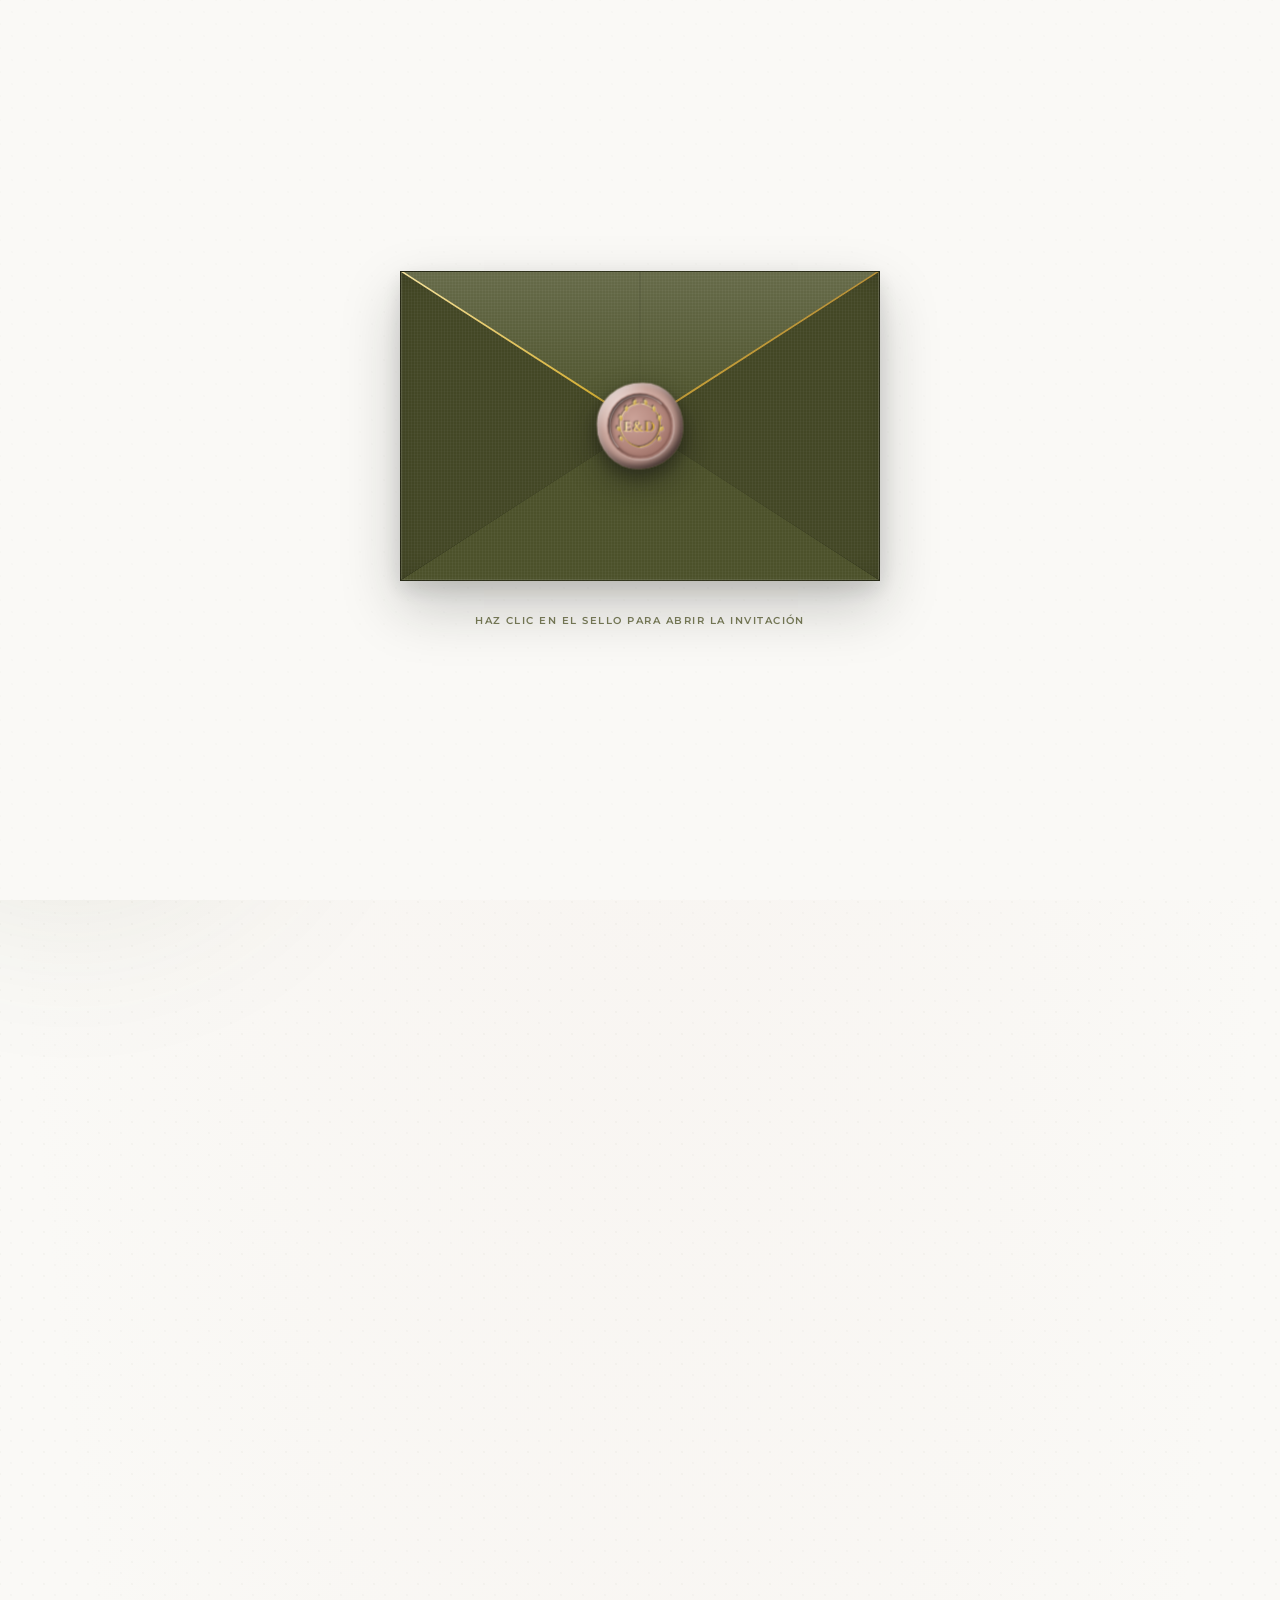
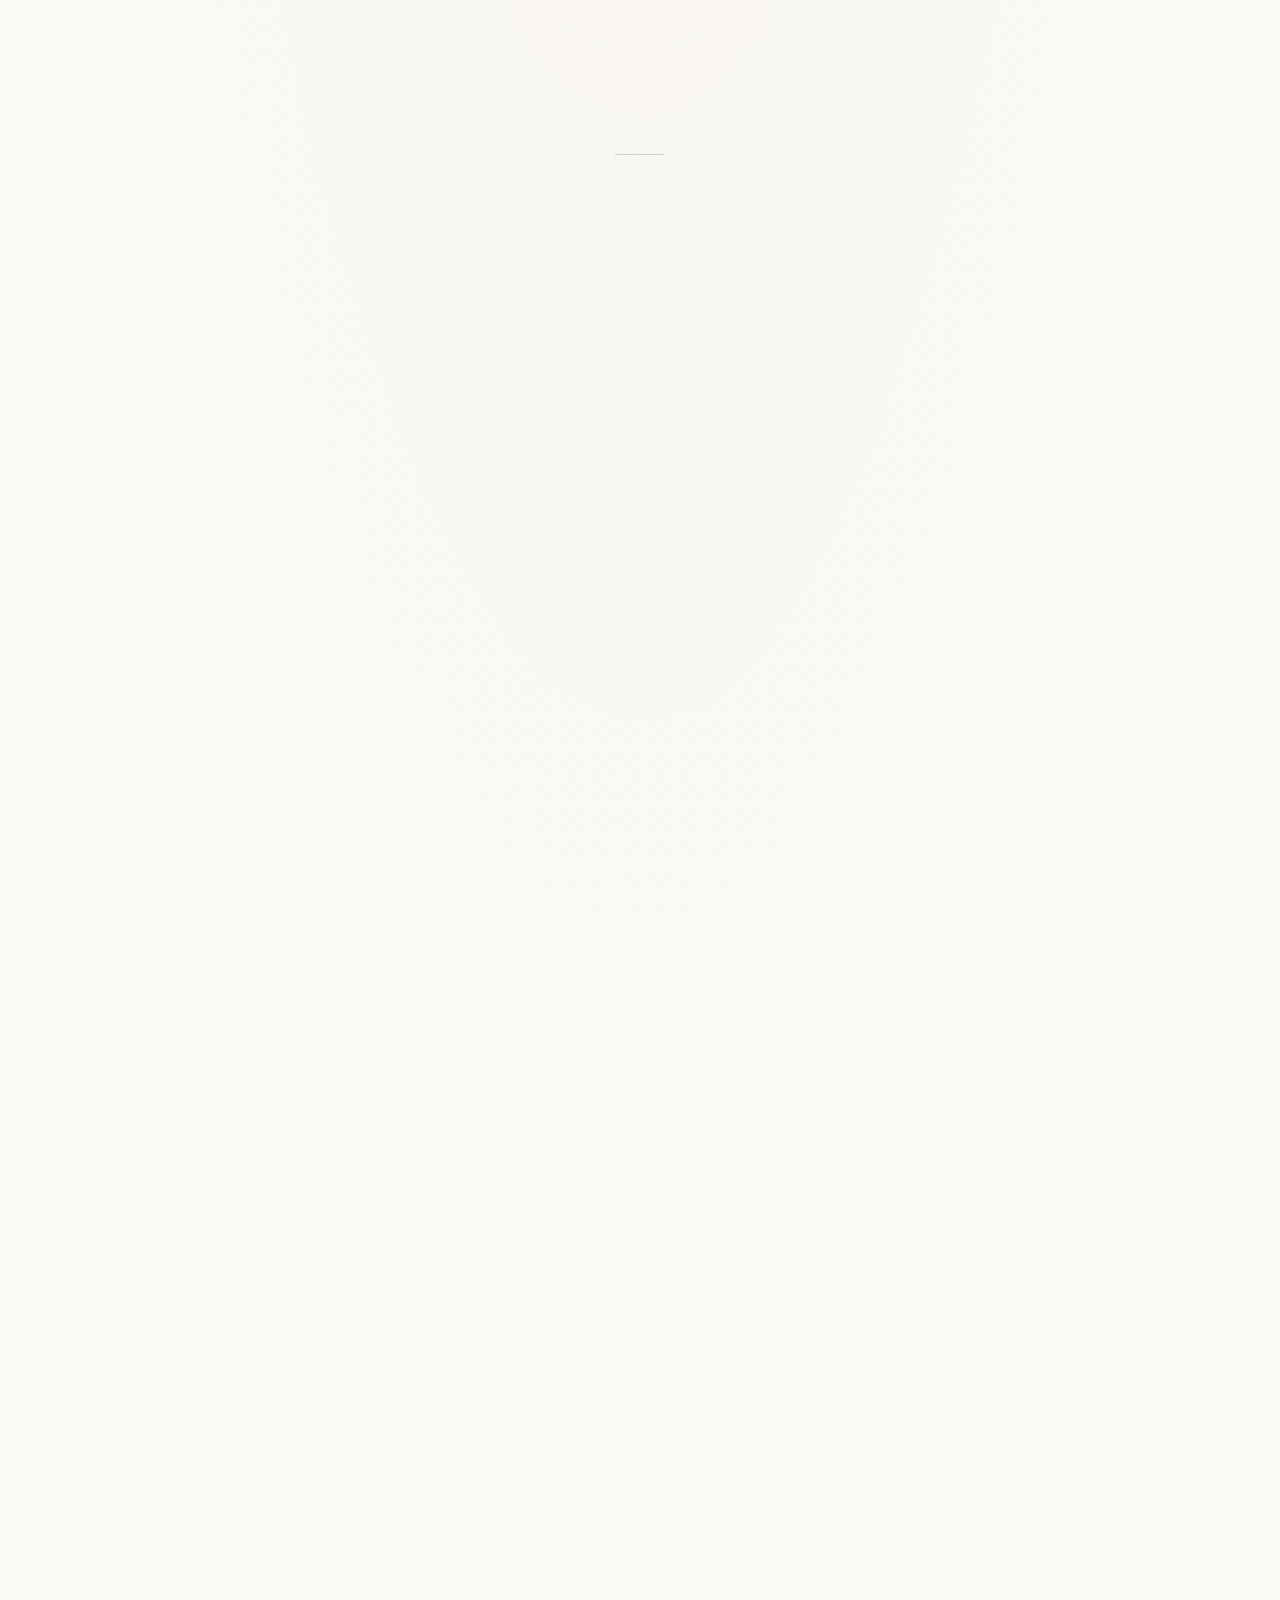
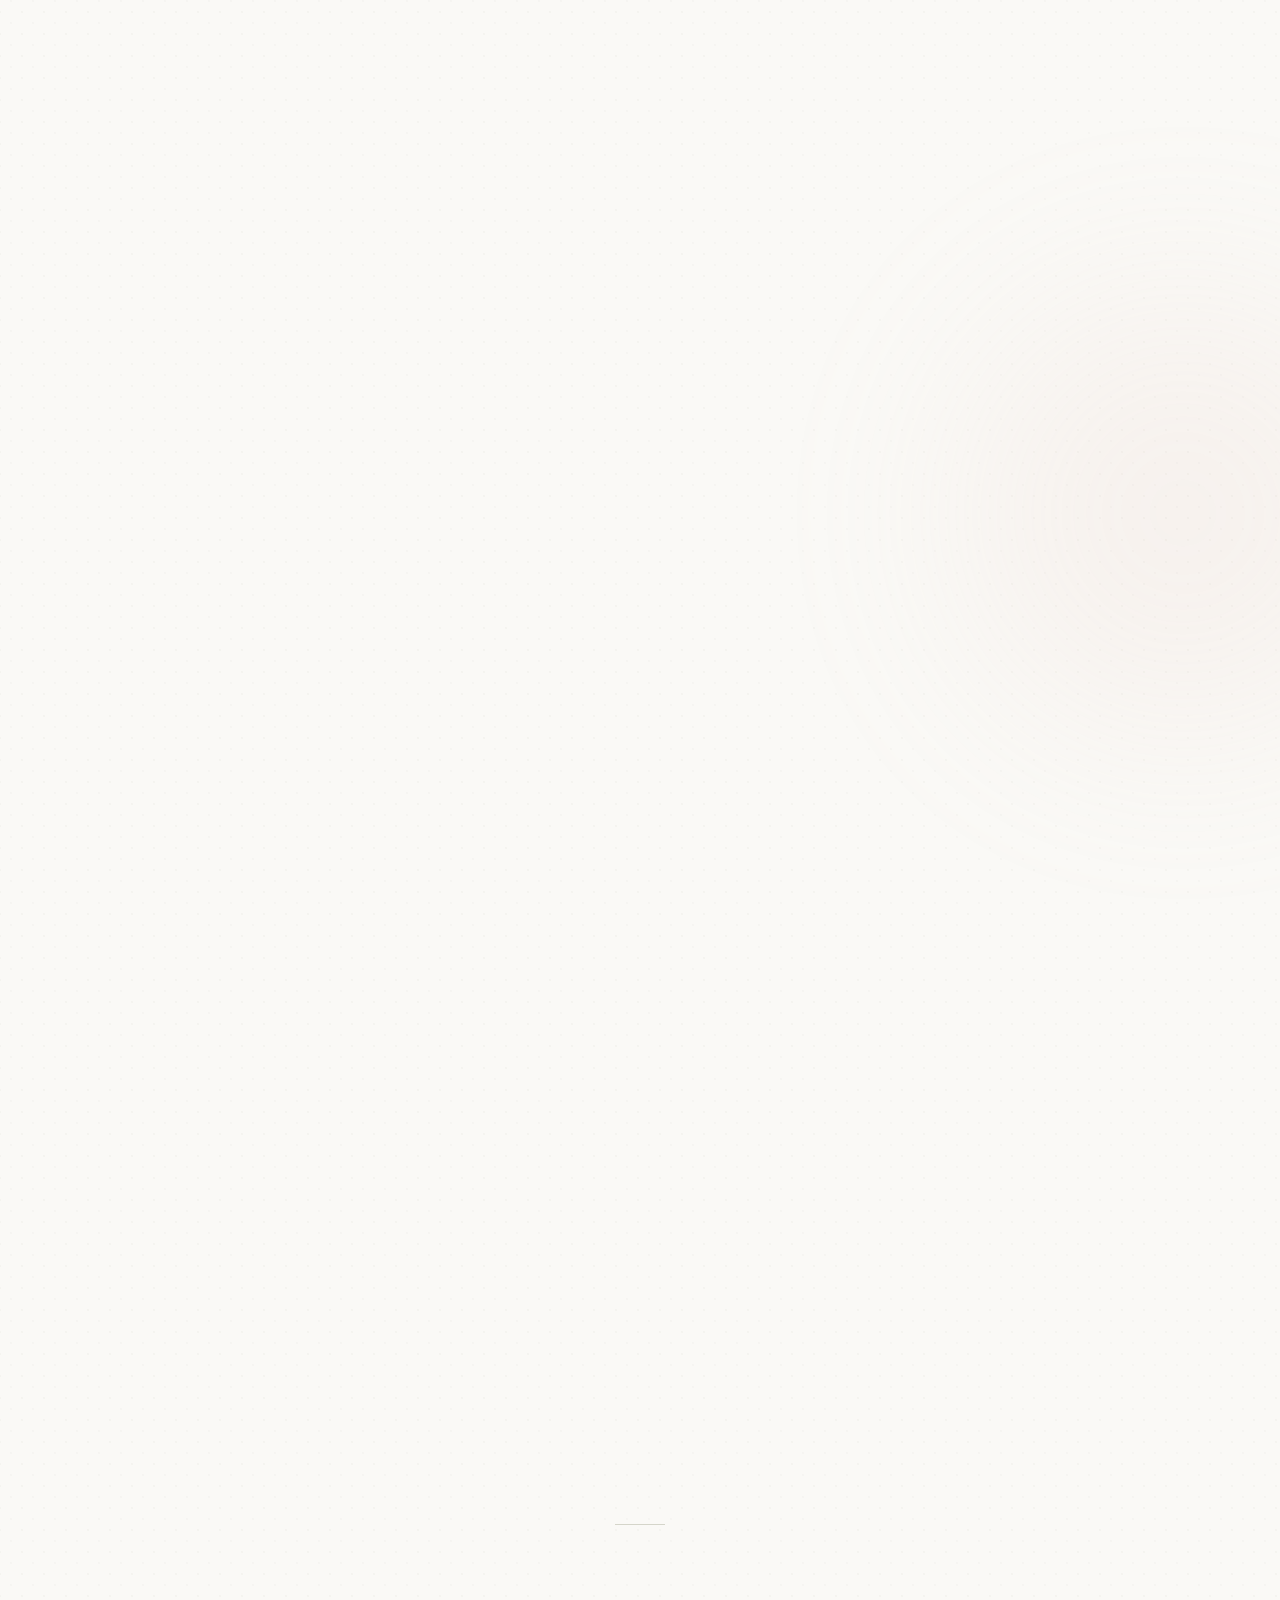
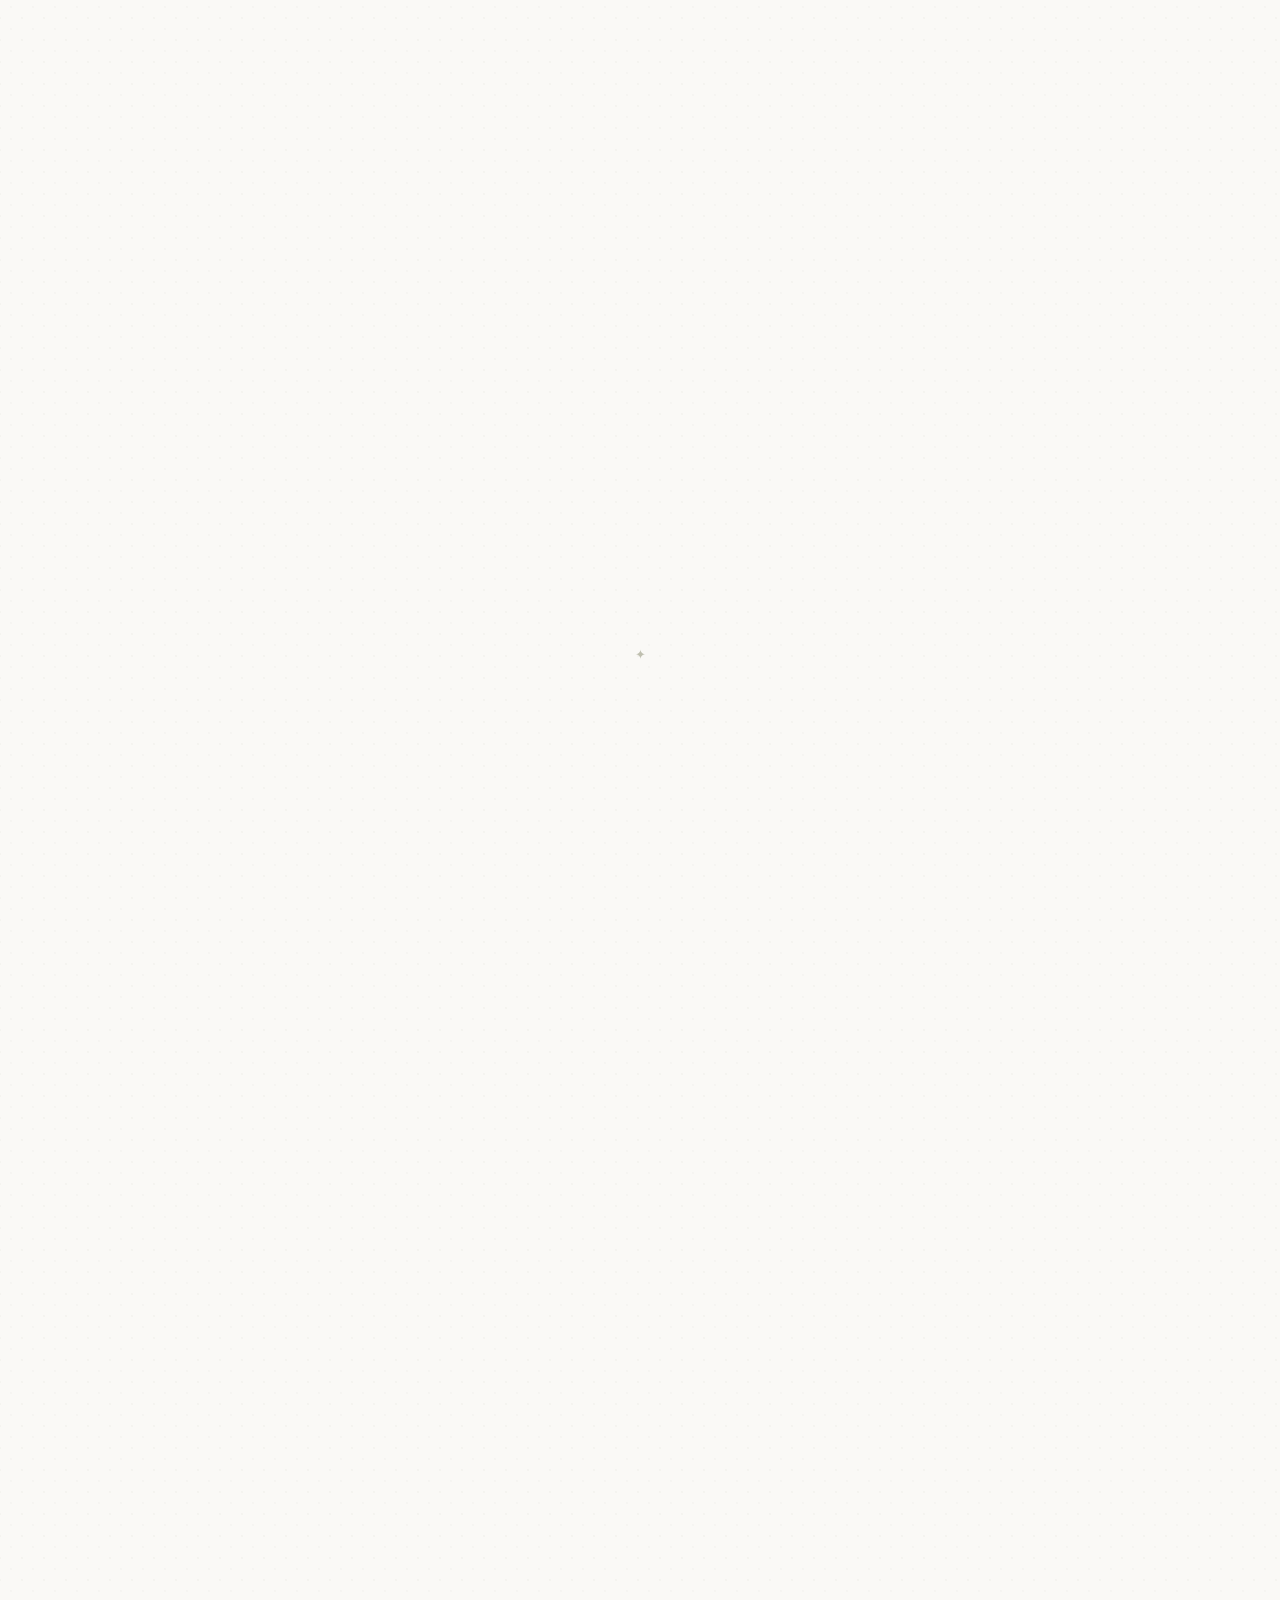
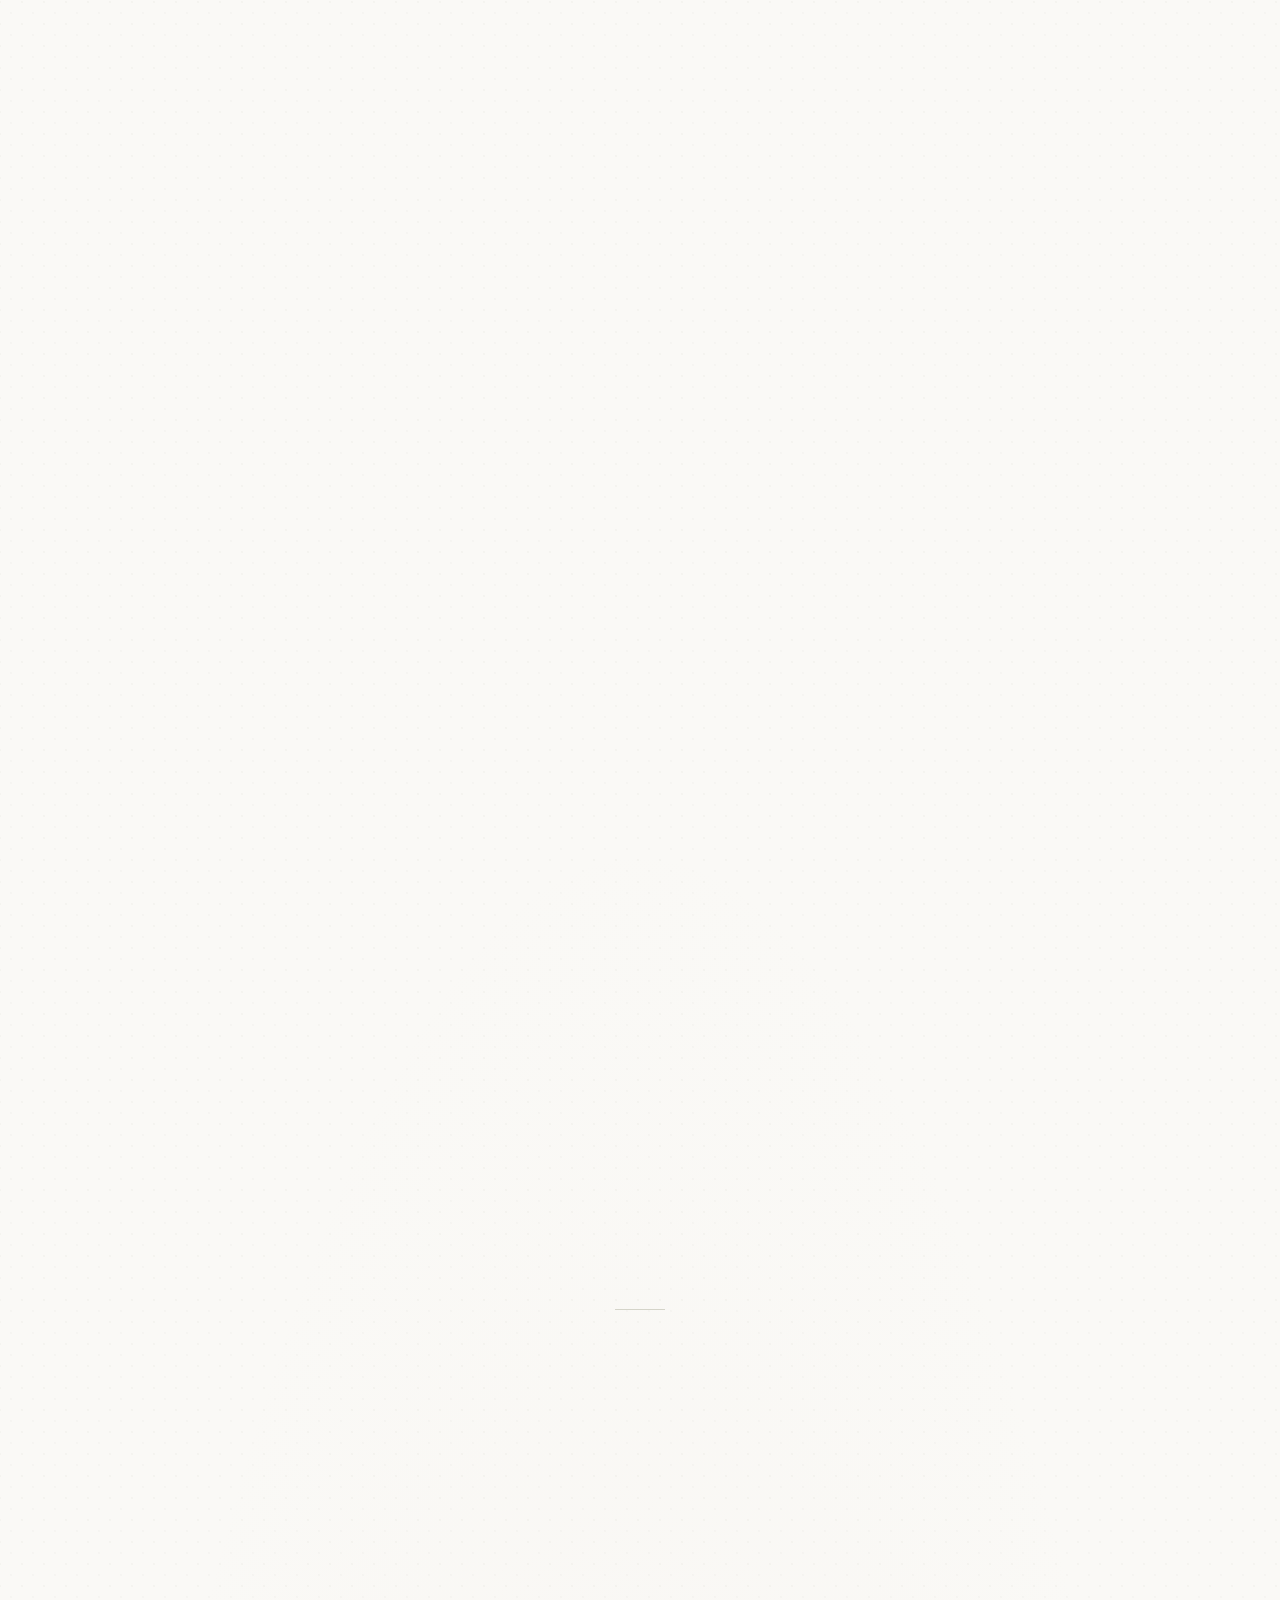
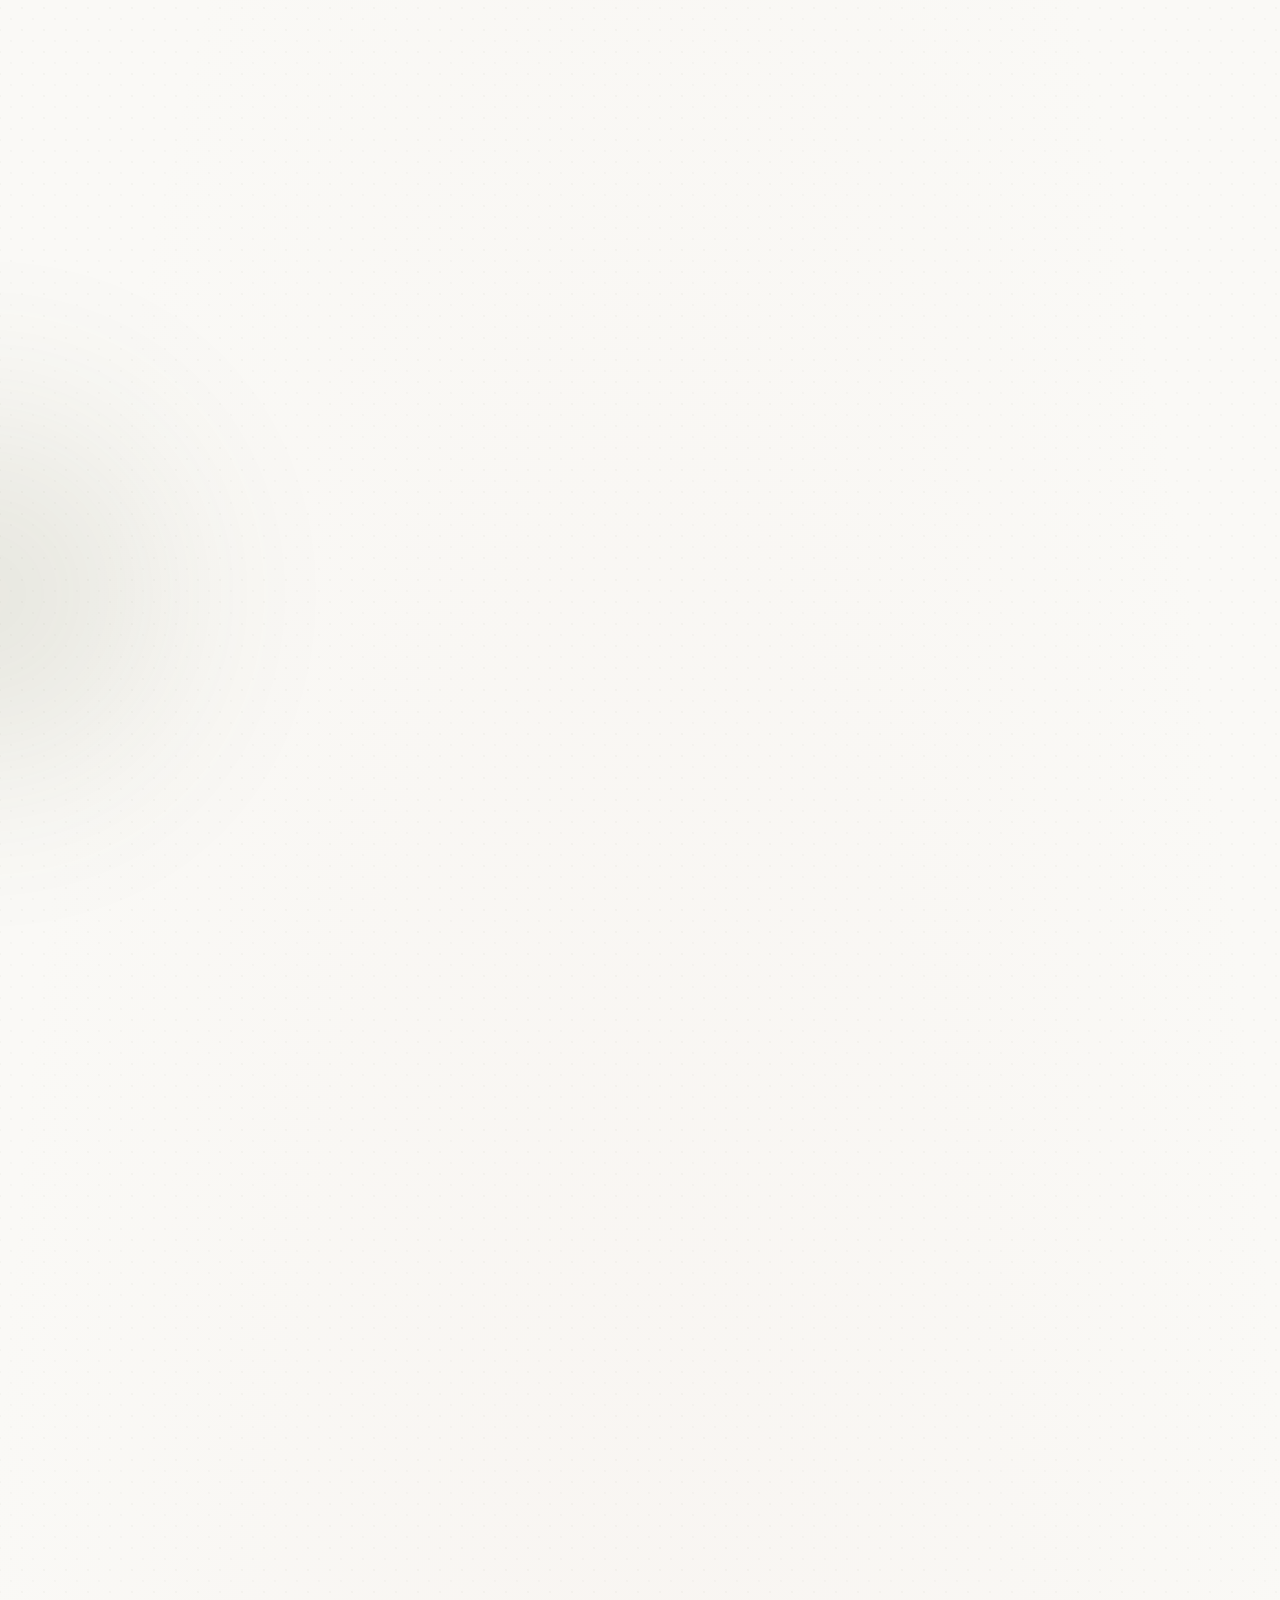
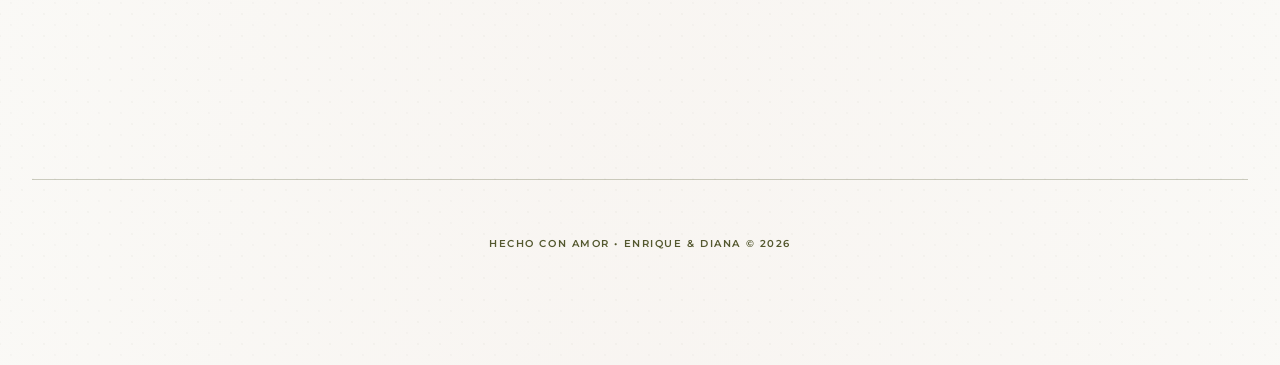
==== commit 928455b8: "design: improve interactive envelope, wax seal, and welcome card aesthetics" ====
--- a/enrique-diana/index.html
+++ b/enrique-diana/index.html
@@ -30,8 +30,9 @@
                 <!-- Card inside -->
                 <div class="envelope-card-wrapper" id="envelope-card-wrapper">
                     <div class="welcome-card">
+                        <img src="ramoCent.png" alt="" aria-hidden="true" class="welcome-card-flower">
                         <span class="welcome-eyebrow">¡NOS CASAMOS!</span>
-                        <h1 class="welcome-title">Enrique &amp; Diana</h1>
+                        <h1 class="welcome-title">Enrique <span class="welcome-amp">&amp;</span> Diana</h1>
                         <p class="welcome-date">Sábado • 25 • Julio • 2026</p>
                     </div>
                 </div>
@@ -40,6 +41,28 @@
                 <!-- Wax seal on top -->
                 <div class="wax-seal" id="wax-seal" aria-label="Sello de cera, haz clic para abrir">
                     <div class="wax-seal-crest">
+                        <svg class="crest-wreath" viewBox="0 0 100 100" width="70" height="70">
+                            <defs>
+                                <linearGradient id="gold-grad" x1="0%" y1="0%" x2="100%" y2="100%">
+                                    <stop offset="0%" stop-color="#fff0cf" />
+                                    <stop offset="30%" stop-color="#f4dd8e" />
+                                    <stop offset="70%" stop-color="#d4af37" />
+                                    <stop offset="100%" stop-color="#9e7b1c" />
+                                </linearGradient>
+                            </defs>
+                            <path d="M 50,82 C 32,80 20,65 20,48 C 20,31 32,18 48,16" fill="none" stroke="url(#gold-grad)" stroke-width="1.5" stroke-linecap="round" opacity="0.85" />
+                            <path d="M 23,73 Q 16,70 20,65 Q 26,67 23,73 Z" fill="url(#gold-grad)" opacity="0.85" />
+                            <path d="M 20,58 Q 12,56 16,50 Q 23,52 20,58 Z" fill="url(#gold-grad)" opacity="0.85" />
+                            <path d="M 22,43 Q 15,38 20,33 Q 26,36 22,43 Z" fill="url(#gold-grad)" opacity="0.85" />
+                            <path d="M 29,29 Q 24,22 30,19 Q 34,24 29,29 Z" fill="url(#gold-grad)" opacity="0.85" />
+                            <path d="M 40,19 Q 37,11 44,10 Q 46,17 40,19 Z" fill="url(#gold-grad)" opacity="0.85" />
+                            <path d="M 50,82 C 68,80 80,65 80,48 C 80,31 68,18 52,16" fill="none" stroke="url(#gold-grad)" stroke-width="1.5" stroke-linecap="round" opacity="0.85" />
+                            <path d="M 77,73 Q 84,70 80,65 Q 74,67 77,73 Z" fill="url(#gold-grad)" opacity="0.85" />
+                            <path d="M 80,58 Q 88,56 84,50 Q 77,52 80,58 Z" fill="url(#gold-grad)" opacity="0.85" />
+                            <path d="M 78,43 Q 85,38 80,33 Q 74,36 78,43 Z" fill="url(#gold-grad)" opacity="0.85" />
+                            <path d="M 71,29 Q 76,22 70,19 Q 66,24 71,29 Z" fill="url(#gold-grad)" opacity="0.85" />
+                            <path d="M 60,19 Q 63,11 56,10 Q 54,17 60,19 Z" fill="url(#gold-grad)" opacity="0.85" />
+                        </svg>
                         <span class="crest-monogram">E&amp;D</span>
                     </div>
                 </div>
@@ -196,11 +219,11 @@
                 </div>
 
                 <div class="parents-role">
-                    <h3 class="parents-role-title">Testigos</h3>
+                    <h3 class="parents-role-title">Testigos del Civil</h3>
                     <div class="parents-pair">
                         <p class="parent-name">Adderly Viera Amaya</p>
                         <span class="parents-amp">&amp;</span>
-                        <p class="parent-name">Rubí Mijahuanca Chapilliquen</p>
+                        <p class="parent-name">Rubí Mijahuanga Chapilliquen</p>
                     </div>
                 </div>
 
@@ -218,7 +241,7 @@
                     <span class="couple-name couple-name--second">Enrique</span>
                 </div>
 
-                <h3 class="baptism-role-title">Testigos</h3>
+                <h3 class="baptism-role-title">Padrinos</h3>
                 <div class="baptism-pair">
                     <p class="baptism-person">Hedinson Saavedra Espinoza</p>
                     <span class="baptism-dove" aria-hidden="true">
@@ -268,7 +291,7 @@
                     <h2 class="section-title section-title--script ceremony-title">Ceremonia<br>Civil</h2>
                     <p class="ceremony-time"><span class="ceremony-dot" aria-hidden="true"></span> 6:00 PM</p>
                     <p class="ceremony-place">Prolongación Tacna s/n Interior 01, a la altura de la Av. Grau cuadra 23 &middot; Chiclayito, Castilla</p>
-                    <a href="https://www.google.com/maps/search/?api=1&query=Prolongaci%C3%B3n%20Tacna%20Av.%20Grau%20cuadra%2023%20Chiclayito%20Castilla%20Piura"
+                    <a href="https://www.google.com/maps?q=-5.2229037,-80.6310293&z=17&hl=es"
                        target="_blank" rel="noopener" class="loc-badge" aria-label="Ver ubicación de la Ceremonia Civil en el mapa">
                         <svg class="loc-badge-svg" viewBox="0 0 120 120" width="104" height="104">
                             <defs><path id="loc-arc-civil" d="M 18,72 A 42,42 0 0 0 102,72" fill="none"></path></defs>
@@ -363,36 +386,6 @@
                             </div>
                         </div>
                     </div>
-                    
-                    <div class="swatches-group suggested">
-                        <span class="group-label">Colores Sugeridos</span>
-                        <div class="swatches-grid">
-                            <div class="swatch-item">
-                                <div class="color-swatch swatch-suggested" style="background-color:#DFBDB3;" title="Rosa empolvado / Blush">
-                                    <div class="check-mark">✓</div>
-                                </div>
-                                <span>Blush</span>
-                            </div>
-                            <div class="swatch-item">
-                                <div class="color-swatch swatch-suggested" style="background-color:#C2947E;" title="Terracota / Salmón oscuro">
-                                    <div class="check-mark">✓</div>
-                                </div>
-                                <span>Terracota</span>
-                            </div>
-                            <div class="swatch-item">
-                                <div class="color-swatch swatch-suggested" style="background-color:#D8C3A5;" title="Champagne / Crema claro">
-                                    <div class="check-mark">✓</div>
-                                </div>
-                                <span>Champagne</span>
-                            </div>
-                            <div class="swatch-item">
-                                <div class="color-swatch swatch-suggested" style="background-color:#8C9A86;" title="Verde salvia claro">
-                                    <div class="check-mark">✓</div>
-                                </div>
-                                <span>Salvia</span>
-                            </div>
-                        </div>
-                    </div>
                 </div>
             </div>
         </section>
@@ -576,15 +569,15 @@
                     </div>
                 </div>
 
-                <!-- Interbank -->
+                <!-- Interbank Enrique -->
                 <div class="gift-option-card">
-                    <h3>INTERBANK</h3>
+                    <h3>INTERBANK ENRIQUE</h3>
                     <p class="gift-store">CUENTA ALTERNATIVA</p>
 
                     <div class="copy-field">
                         <span class="label">N° de cuenta:</span>
                         <span class="value" id="val-ibk">7203201870800</span>
-                        <button class="btn-copy" data-target="val-ibk" aria-label="Copiar número de cuenta Interbank">
+                        <button class="btn-copy" data-target="val-ibk" aria-label="Copiar número de cuenta Interbank Enrique">
                             <svg width="14" height="14" viewBox="0 0 24 24" fill="none" stroke="currentColor" stroke-width="2">
                                 <rect x="9" y="9" width="13" height="13" rx="2" ry="2"></rect>
                                 <path d="M5 15H4a2 2 0 0 1-2-2V4a2 2 0 0 1 2-2h9a2 2 0 0 1 2 2v1"></path>
@@ -596,7 +589,7 @@
                     <div class="copy-field">
                         <span class="label">CCI:</span>
                         <span class="value" id="val-ibk-cci">00372001320187080009</span>
-                        <button class="btn-copy" data-target="val-ibk-cci" aria-label="Copiar CCI Interbank">
+                        <button class="btn-copy" data-target="val-ibk-cci" aria-label="Copiar CCI Interbank Enrique">
                             <svg width="14" height="14" viewBox="0 0 24 24" fill="none" stroke="currentColor" stroke-width="2">
                                 <rect x="9" y="9" width="13" height="13" rx="2" ry="2"></rect>
                                 <path d="M5 15H4a2 2 0 0 1-2-2V4a2 2 0 0 1 2-2h9a2 2 0 0 1 2 2v1"></path>
@@ -608,7 +601,7 @@
                     <div class="copy-field">
                         <span class="label">Yape:</span>
                         <span class="value" id="val-ibk-yape">997190604</span>
-                        <button class="btn-copy" data-target="val-ibk-yape" aria-label="Copiar Yape Interbank">
+                        <button class="btn-copy" data-target="val-ibk-yape" aria-label="Copiar Yape Interbank Enrique">
                             <svg width="14" height="14" viewBox="0 0 24 24" fill="none" stroke="currentColor" stroke-width="2">
                                 <rect x="9" y="9" width="13" height="13" rx="2" ry="2"></rect>
                                 <path d="M5 15H4a2 2 0 0 1-2-2V4a2 2 0 0 1 2-2h9a2 2 0 0 1 2 2v1"></path>
--- a/enrique-diana/styles.css
+++ b/enrique-diana/styles.css
@@ -145,8 +145,8 @@
     position: absolute;
     inset: 0;
     background-image: 
-        radial-gradient(rgba(37, 39, 32, 0.015) 1px, transparent 0),
-        radial-gradient(rgba(84, 88, 47, 0.02) 1px, transparent 0);
+        radial-gradient(rgba(37, 39, 32, 0.012) 1px, transparent 0),
+        radial-gradient(rgba(84, 88, 47, 0.015) 1px, transparent 0);
     background-size: 24px 24px;
     background-position: 0 0, 12px 12px;
     pointer-events: none;
@@ -165,49 +165,74 @@
     justify-content: center;
     width: 100%;
     max-width: 480px;
-    perspective: 1000px;
+    perspective: 1500px; /* Enhanced 3D depth */
 }
 
 .envelope {
     position: relative;
     width: 100%;
     height: 310px;
-    background-color: #e2dbcb; /* Darker inside shadows */
-    border: 1px solid rgba(84, 88, 47, 0.15);
-    box-shadow: 0 15px 35px rgba(37, 39, 32, 0.1);
+    background-color: #2b2e16; /* Deep dark forest/olive lining inside */
+    /* Luxurious interior lining: deep olive paper texture + soft inside shadow */
+    background-image:
+        linear-gradient(rgba(255, 255, 255, 0.015) 1px, transparent 1px),
+        linear-gradient(90deg, rgba(255, 255, 255, 0.015) 1px, transparent 1px),
+        radial-gradient(circle at 50% 50%, rgba(255, 255, 255, 0.04), rgba(0, 0, 0, 0.6));
+    background-size: 4px 4px, 4px 4px, 100% 100%;
+    border: 1px solid rgba(84, 88, 47, 0.3);
+    box-shadow:
+        0 25px 55px rgba(25, 26, 21, 0.22),
+        0 8px 20px rgba(25, 26, 21, 0.12),
+        inset 0 0 80px rgba(0, 0, 0, 0.55);
     transform-style: preserve-3d;
-    transition: transform 0.5s var(--ease-out-expo);
-}
-
-/* Envelope Flaps (folding paper look) */
+    transition: transform 0.8s var(--ease-out-expo);
+}
+
+/* Shared paper grain for the folding flaps */
+.envelope-left,
+.envelope-right,
+.envelope-bottom,
+.envelope-flap::before {
+    background-image:
+        linear-gradient(90deg, rgba(255,255,255,0.035) 0px, rgba(255,255,255,0.035) 1px, transparent 1px, transparent 3px),
+        linear-gradient(0deg, rgba(255,255,255,0.025) 0px, rgba(255,255,255,0.025) 1px, transparent 1px, transparent 3px);
+    background-size: 3px 3px;
+}
+
+/* Envelope Flaps (folded textured paper look) */
 .envelope-left {
     position: absolute;
     inset: 0;
-    background-color: #ebe6da;
+    background-color: #434725; /* Elegant rich olive green */
     clip-path: polygon(0 0, 50% 50%, 0 100%);
     z-index: 3;
     pointer-events: none;
-    border-left: 1px solid rgba(255, 255, 255, 0.4);
+    border-left: 1px solid rgba(255, 255, 255, 0.12);
+    box-shadow: inset -12px 0 25px rgba(0, 0, 0, 0.2);
 }
 
 .envelope-right {
     position: absolute;
     inset: 0;
-    background-color: #ebe6da;
+    background-color: #434725; /* Matching rich olive green */
     clip-path: polygon(100% 0, 50% 50%, 100% 100%);
     z-index: 3;
     pointer-events: none;
-    border-right: 1px solid rgba(255, 255, 255, 0.4);
+    border-right: 1px solid rgba(255, 255, 255, 0.12);
+    box-shadow: inset 12px 0 25px rgba(0, 0, 0, 0.2);
 }
 
 .envelope-bottom {
     position: absolute;
     inset: 0;
-    background-color: #f1ebd8;
+    background-color: #4c512a; /* Slightly warmer olive */
     clip-path: polygon(0 100%, 50% 50%, 100% 100%);
     z-index: 4;
     pointer-events: none;
-    box-shadow: 0 -3px 10px rgba(37, 39, 32, 0.05);
+    border-bottom: 1px solid rgba(255, 255, 255, 0.1);
+    box-shadow: 
+        0 -5px 18px rgba(0, 0, 0, 0.18),
+        inset 0 12px 20px rgba(255,255,255,0.03);
 }
 
 .envelope-flap {
@@ -216,12 +241,44 @@
     left: 0;
     width: 100%;
     height: 100%;
-    background-color: #dfd8cb;
+    /* Gold foil border background layer */
+    background: linear-gradient(135deg, #f5e39e 0%, #d4af37 40%, #b8923a 60%, #e5c158 100%);
     clip-path: polygon(0 0, 50% 50%, 100% 0);
     transform-origin: top;
     transition: transform 0.8s cubic-bezier(0.25, 1, 0.5, 1), z-index 0.3s;
     z-index: 5;
-    filter: drop-shadow(0 4px 6px rgba(37, 39, 32, 0.12));
+    filter: drop-shadow(0 8px 15px rgba(25, 26, 21, 0.28));
+}
+
+/* Inner flap textured overlay that leaves a 2.5px gold border exposed */
+.envelope-flap::before {
+    content: '';
+    position: absolute;
+    top: 0;
+    left: 0;
+    width: 100%;
+    height: 100%;
+    background-color: #515630; /* Main exterior olive green */
+    background-image:
+        linear-gradient(rgba(255,255,255,0.03) 1px, transparent 1px),
+        linear-gradient(90deg, rgba(255,255,255,0.03) 1px, transparent 1px),
+        linear-gradient(180deg, rgba(255,255,255,0.12) 0%, rgba(255,255,255,0) 40%);
+    background-size: 3px 3px, 3px 3px, 100% 100%;
+    clip-path: polygon(3px 0, 50% calc(50% - 2.5px), calc(100% - 3px) 0);
+}
+
+/* Faint crease line down the flap center */
+.envelope-flap::after {
+    content: '';
+    position: absolute;
+    top: 0;
+    left: 50%;
+    width: 1px;
+    height: 50%;
+    transform: translateX(-50%);
+    background: linear-gradient(180deg, rgba(0,0,0,0.15), rgba(0,0,0,0) 100%);
+    pointer-events: none;
+    z-index: 2;
 }
 
 /* The card inside the envelope */
@@ -239,30 +296,34 @@
 .envelope-card-wrapper .welcome-card {
     height: 100%;
     width: 100%;
-    padding: var(--space-md);
+    padding: 24px;
     margin: 0;
     box-shadow: 0 4px 15px rgba(0, 0, 0, 0.05);
     display: flex;
     flex-direction: column;
     justify-content: center;
     align-items: center;
+    transition: box-shadow 0.8s var(--ease-out-expo);
 }
 
 .welcome-card {
     text-align: center;
     position: relative;
-    border: 1px solid var(--color-sage-strong); /* Primary Olive */
-    background-color: var(--color-white);
-}
-
+    border: 1px solid var(--color-sage-strong); /* Primary Olive Frame */
+    background-color: var(--color-cream);
+    /* Premium heavy-stock textured cardstock feel */
+    background-image:
+        linear-gradient(90deg, rgba(37,39,32,0.015) 1px, transparent 1px) 0 0 / 3px 3px,
+        linear-gradient(0deg, rgba(37,39,32,0.012) 1px, transparent 1px) 0 0 / 3px 3px;
+    overflow: hidden;
+}
+
+/* Elegant gold inner frame overlay */
 .welcome-card::after {
     content: '';
     position: absolute;
-    top: -5px;
-    left: 5px;
-    right: -5px;
-    bottom: 5px;
-    border: 1px solid var(--color-sage); /* Blush Rose */
+    inset: 6px;
+    border: 1px solid rgba(212, 175, 55, 0.42); /* Delicate metallic gold frame */
     pointer-events: none;
 }
 
@@ -271,33 +332,57 @@
     transform: none;
 }
 
+.welcome-card-flower {
+    max-width: 50px;
+    height: auto;
+    margin-bottom: 12px;
+    opacity: 0.85;
+    filter: drop-shadow(0 2px 4px rgba(37, 39, 32, 0.08));
+}
+
 .welcome-eyebrow {
     font-family: var(--font-sans);
-    font-size: 0.68rem;
+    font-size: 0.65rem;
     font-weight: 600;
-    letter-spacing: 0.28em;
+    letter-spacing: 0.32em;
     color: var(--color-sage-strong);
     display: block;
-    margin-bottom: var(--space-xs);
+    margin-bottom: 6px;
 }
 
 .welcome-title {
     font-family: var(--font-display);
-    font-size: clamp(2.8rem, 9vw, 4.4rem);
+    font-size: clamp(2.4rem, 8vw, 3.8rem);
     color: var(--color-navy);
     font-weight: 500;
     letter-spacing: 0.01em;
-    margin-bottom: 6px;
-    line-height: 1.0;
+    margin-bottom: 8px;
+    line-height: 1.1;
+    text-shadow: 0.5px 0.5px 0.5px rgba(255,255,255,0.8);
+}
+
+.welcome-amp {
+    font-family: var(--font-calligraphy);
+    font-size: clamp(2.8rem, 9vw, 4.2rem);
+    color: var(--color-sage); /* Blush Rose */
+    font-weight: 400;
+    vertical-align: middle;
+    margin: 0 0.08em;
+    display: inline-block;
+    transform: translateY(-2px);
 }
 
 .welcome-date {
     font-family: var(--font-serif);
-    font-size: 0.95rem;
+    font-size: 0.9rem;
     font-style: italic;
-    letter-spacing: 0.05em;
+    letter-spacing: 0.06em;
     color: var(--color-navy-muted);
-    margin-bottom: 0;
+    margin-top: 10px;
+    border-top: 1px solid rgba(84, 88, 47, 0.15);
+    padding-top: 10px;
+    width: 80%;
+    display: inline-block;
 }
 
 /* Wax Seal */
@@ -305,55 +390,101 @@
     position: absolute;
     top: 50%;
     left: 50%;
-    width: 68px;
-    height: 68px;
-    background: radial-gradient(circle at 35% 35%, #63683a 0%, #3d4122 100%);
-    border-radius: 52% 48% 54% 46% / 46% 54% 48% 52%; /* Organic shape */
-    box-shadow: 
-        0 4px 12px rgba(37, 39, 32, 0.3), 
-        inset 1px 1px 3px rgba(255, 255, 255, 0.25),
-        inset -2px -2px 5px rgba(0, 0, 0, 0.4);
+    width: 86px;
+    height: 86px;
+    /* Elegant Blush Rose wax (matches --color-sage from palette): glossy highlight + soft, satin rose base */
+    background:
+        radial-gradient(circle at 28% 28%, rgba(255, 255, 255, 0.55) 0%, rgba(255, 255, 255, 0) 35%),
+        radial-gradient(circle at 45% 45%, #ebd3cd 0%, #dfbdb3 35%, #a78077 75%, #70483f 100%);
+    border-radius: 53% 47% 52% 48% / 48% 52% 49% 51%; /* Irregular organic squished stamp */
+    box-shadow:
+        0 14px 32px rgba(25, 26, 21, 0.48),
+        0 6px 14px rgba(25, 26, 21, 0.35),
+        inset 2.5px 3px 5px rgba(255, 255, 255, 0.38),
+        inset -3px -4px 8px rgba(0, 0, 0, 0.65);
     display: flex;
     align-items: center;
     justify-content: center;
     cursor: pointer;
     z-index: 6;
-    transform: translate(-50%, -50%) translateZ(6px) scale(1);
-    transition: transform 0.5s cubic-bezier(0.175, 0.885, 0.32, 1.275), opacity 0.4s ease;
-}
-
+    transform: translate(-50%, -50%) translateZ(10px) scale(1);
+    transition: transform 0.5s cubic-bezier(0.175, 0.885, 0.32, 1.275),
+                box-shadow 0.4s ease, opacity 0.4s ease;
+}
+
+/* Pressed inner well (simulating the stamped circular depression) */
 .wax-seal::before {
     content: '';
     position: absolute;
-    inset: 6px;
-    border: 1px solid rgba(229, 193, 88, 0.3);
+    inset: 10px;
     border-radius: 50%;
+    background: radial-gradient(circle at 40% 40%, #cca399 0%, #b2857b 55%, #85584f 100%);
+    box-shadow:
+        inset 2.5px 2.5px 5px rgba(0, 0, 0, 0.65),
+        1.5px 1.5px 1px rgba(255, 255, 255, 0.22);
+    border: 1px solid rgba(255, 255, 255, 0.05);
     pointer-events: none;
 }
 
+/* Debossed outer rim of the metal stamp face */
+.wax-seal::after {
+    content: '';
+    position: absolute;
+    inset: 12px;
+    border-radius: 50%;
+    border: 1px solid rgba(112, 72, 63, 0.45);
+    border-top: 1px solid rgba(255, 255, 255, 0.35);
+    border-left: 1px solid rgba(255, 255, 255, 0.35);
+    pointer-events: none;
+}
+
 .wax-seal:hover {
-    transform: translate(-50%, -50%) translateZ(6px) scale(1.08);
-    box-shadow: 
-        0 6px 16px rgba(37, 39, 32, 0.35), 
-        inset 1px 1px 3px rgba(255, 255, 255, 0.3),
-        inset -2px -2px 5px rgba(0, 0, 0, 0.4);
+    transform: translate(-50%, -50%) translateZ(14px) scale(1.08) rotate(-3deg);
+    box-shadow:
+        0 20px 40px rgba(25, 26, 21, 0.55),
+        0 8px 18px rgba(25, 26, 21, 0.38),
+        inset 2.5px 3px 5px rgba(255, 255, 255, 0.42),
+        inset -3px -4px 8px rgba(0, 0, 0, 0.65);
 }
 
 .wax-seal-crest {
+    position: relative;
+    width: 100%;
+    height: 100%;
     display: flex;
     align-items: center;
     justify-content: center;
+    z-index: 1;
+}
+
+.crest-wreath {
+    position: absolute;
+    top: 50%;
+    left: 50%;
+    transform: translate(-50%, -50%);
+    width: 66px;
+    height: 66px;
+    pointer-events: none;
+    z-index: 1;
+    filter:
+        drop-shadow(-1px -1px 0.5px rgba(0, 0, 0, 0.55))
+        drop-shadow(1px 1px 0.5px rgba(255, 255, 255, 0.2));
 }
 
 .crest-monogram {
     font-family: var(--font-display);
-    font-size: 0.82rem;
+    font-size: 0.95rem; /* Sized down to fit inside the laurel wreath */
     font-weight: bold;
-    color: #e5c158; /* Gold Monogram */
-    letter-spacing: 0.05em;
-    text-shadow: 
-        -1px -1px 0px rgba(0, 0, 0, 0.45),
-        1px 1px 0px rgba(255, 255, 255, 0.15);
+    /* Elegant 3D embossed gold monogram look */
+    background: linear-gradient(135deg, #fff2d4 0%, #f7e2a1 30%, #dcae3a 70%, #9e7b1c 100%);
+    -webkit-background-clip: text;
+    background-clip: text;
+    -webkit-text-fill-color: transparent;
+    letter-spacing: 0.08em;
+    filter:
+        drop-shadow(-1px -1px 0.5px rgba(0, 0, 0, 0.55))
+        drop-shadow(1px 1px 0.5px rgba(255, 255, 255, 0.2));
+    z-index: 2;
 }
 
 .envelope-hint {
@@ -390,6 +521,12 @@
 .envelope.open .envelope-card-wrapper {
     transform: translateY(-58%) translateZ(10px) scale(1.02);
     z-index: 10;
+}
+
+.envelope.open .envelope-card-wrapper .welcome-card {
+    box-shadow: 
+        0 20px 45px rgba(25, 26, 21, 0.25),
+        0 8px 18px rgba(25, 26, 21, 0.12);
 }
 
 @media (max-width: 480px) {
@@ -400,11 +537,15 @@
         transform: translateY(-55%) translateZ(10px) scale(1.01);
     }
     .welcome-title {
-        font-size: 2.5rem;
+        font-size: 2.3rem;
+    }
+    .welcome-amp {
+        font-size: 2.7rem;
     }
     .welcome-date {
-        font-size: 0.85rem;
-        margin-bottom: 0;
+        font-size: 0.82rem;
+        margin-top: 8px;
+        padding-top: 8px;
     }
 }
 
@@ -1372,7 +1513,7 @@
     font-size: clamp(3rem, 16vw, 5.2rem);
 }
 
-/* Encabezado "Testigos" */
+/* Encabezado "Padrinos" */
 .baptism-role-title {
     font-family: var(--font-sans);
     font-size: 0.8rem;
@@ -1384,7 +1525,7 @@
     margin-bottom: var(--space-md);
 }
 
-/* Par de testigos con la paloma al centro */
+/* Par de padrinos con la paloma al centro */
 .baptism-pair {
     display: grid;
     grid-template-columns: 1fr auto 1fr;
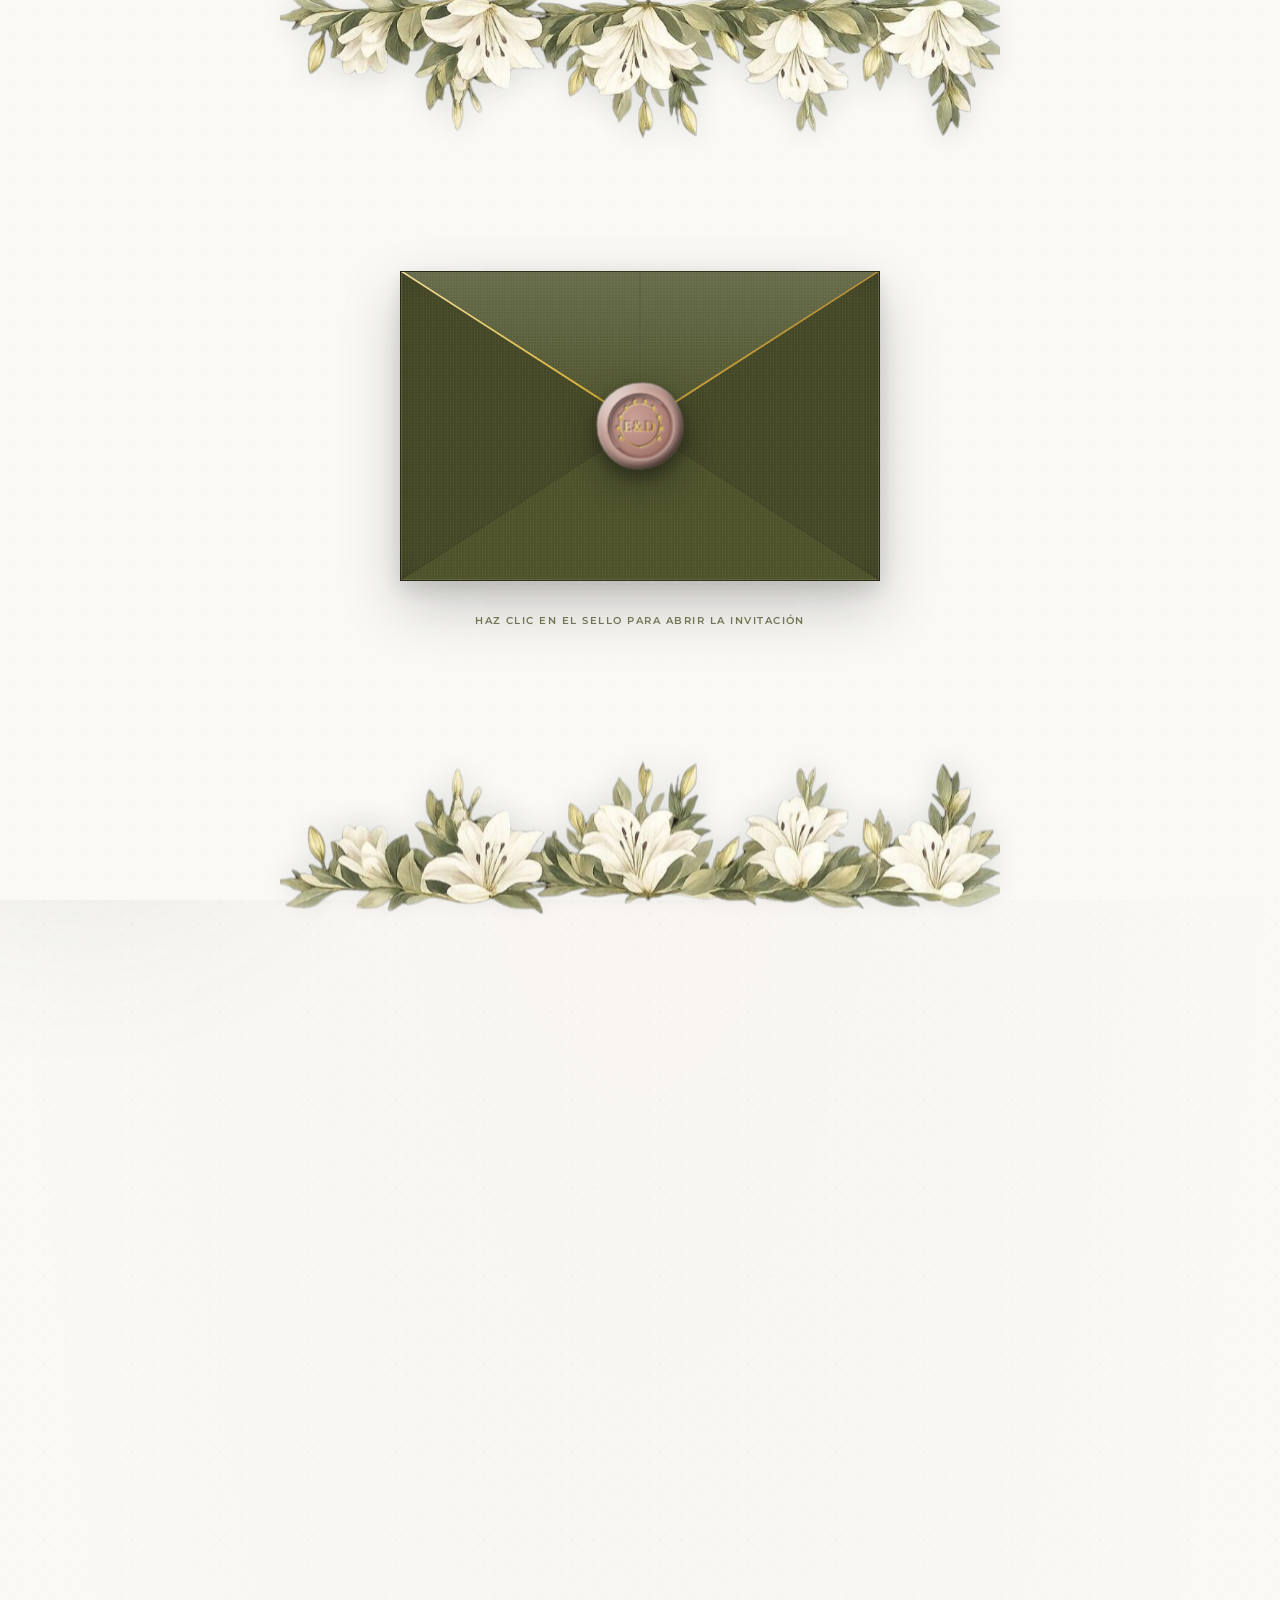
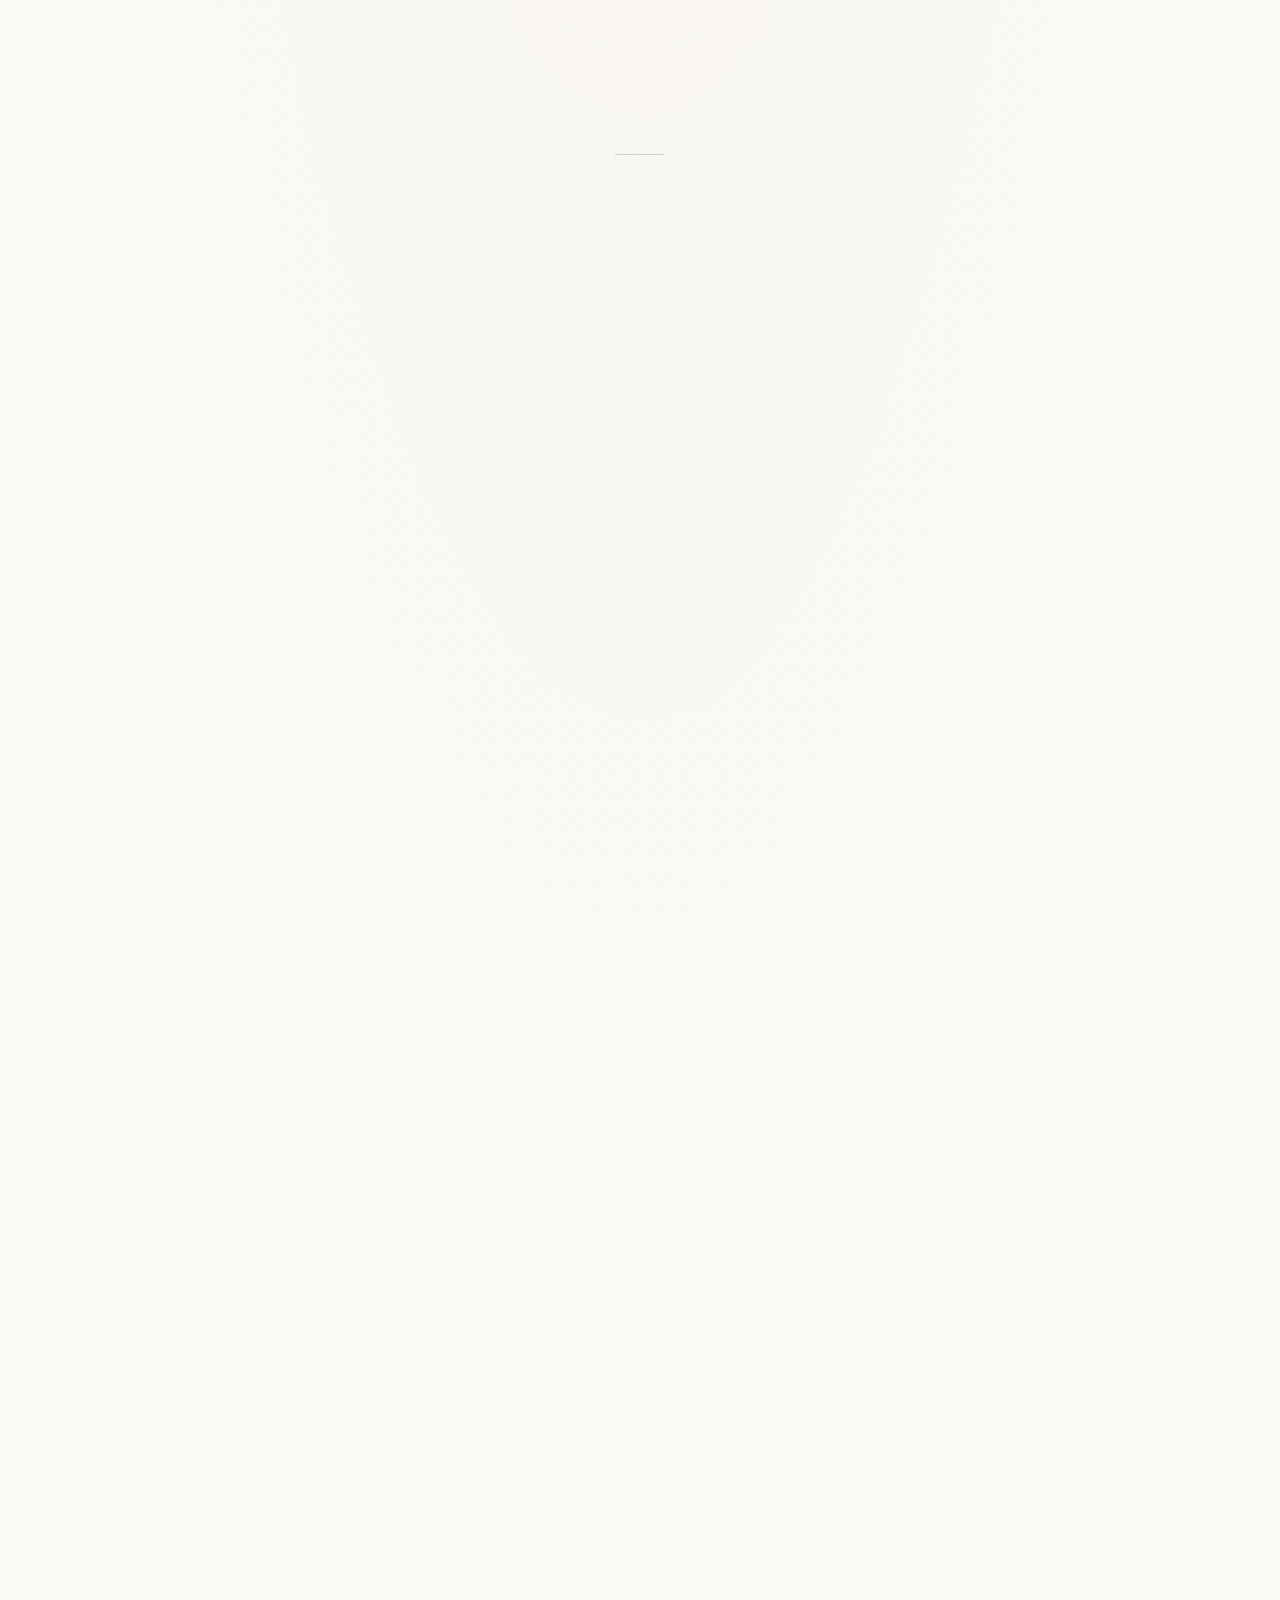
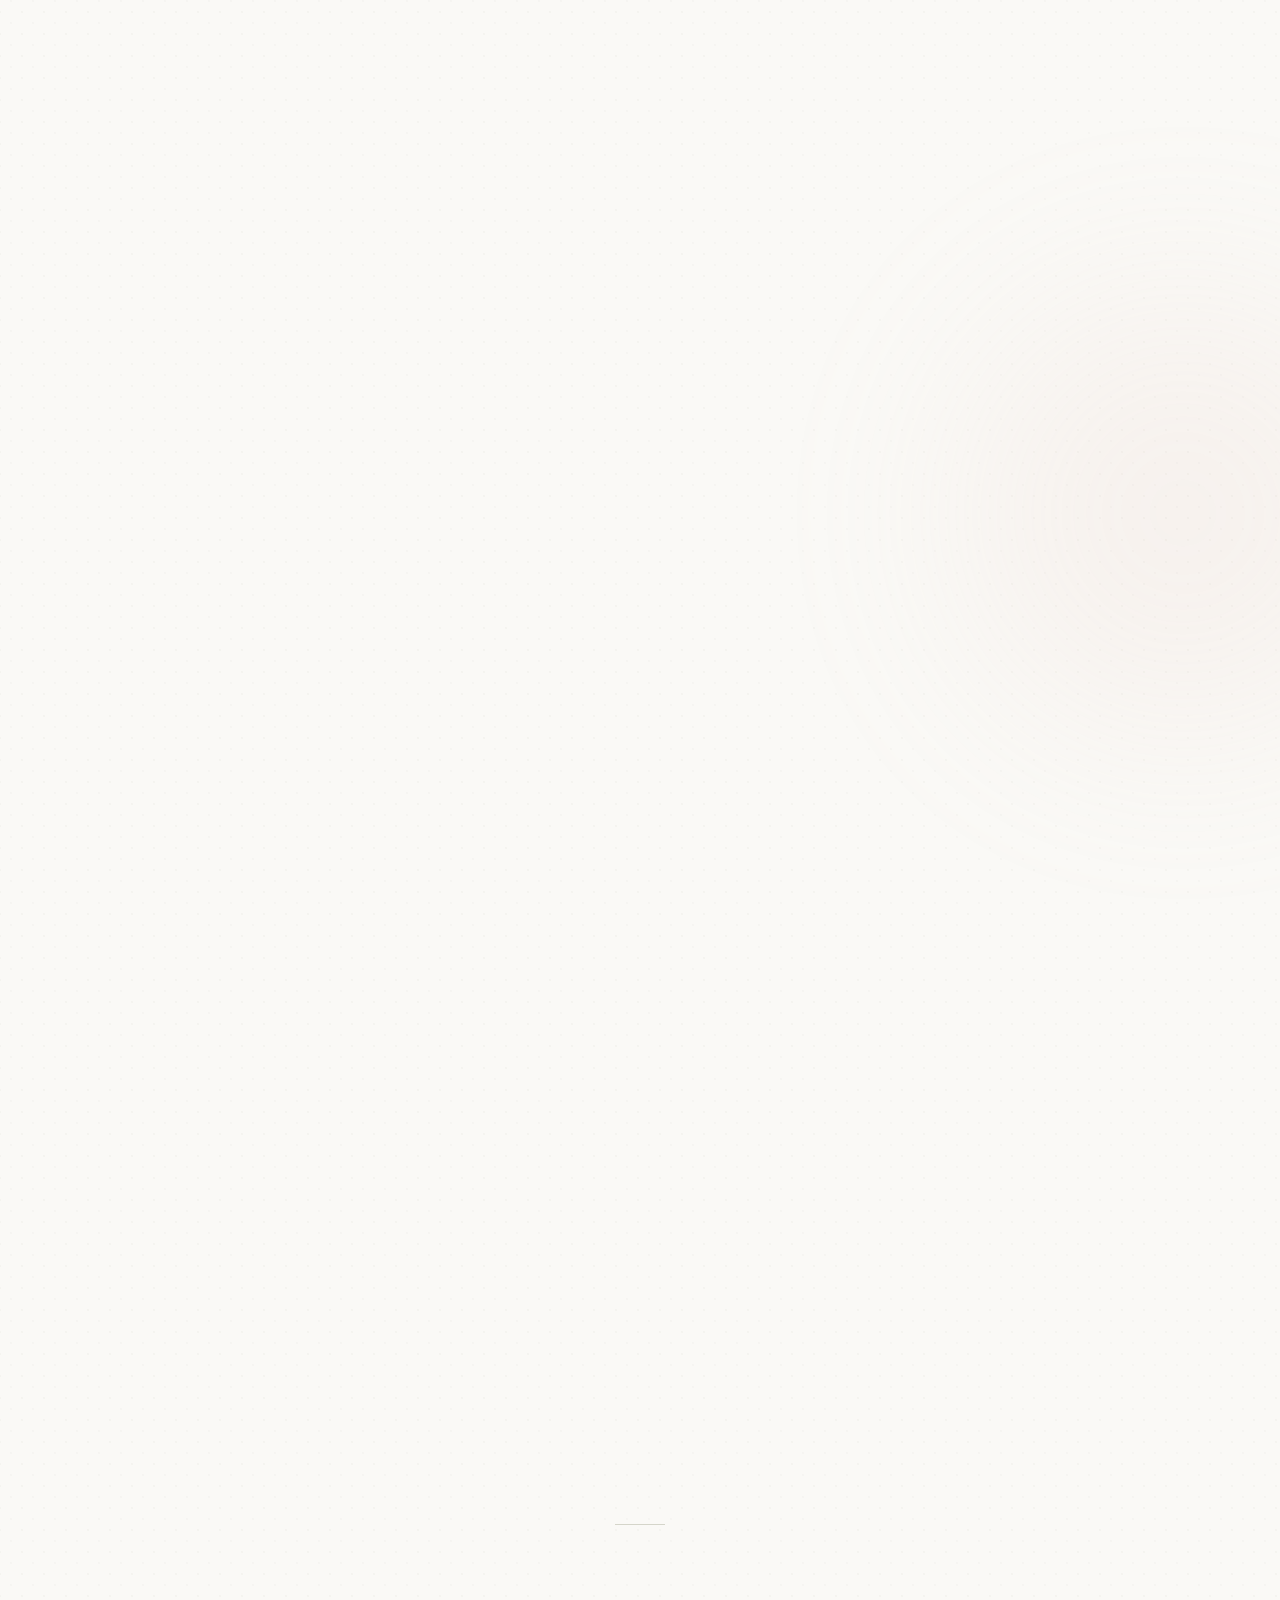
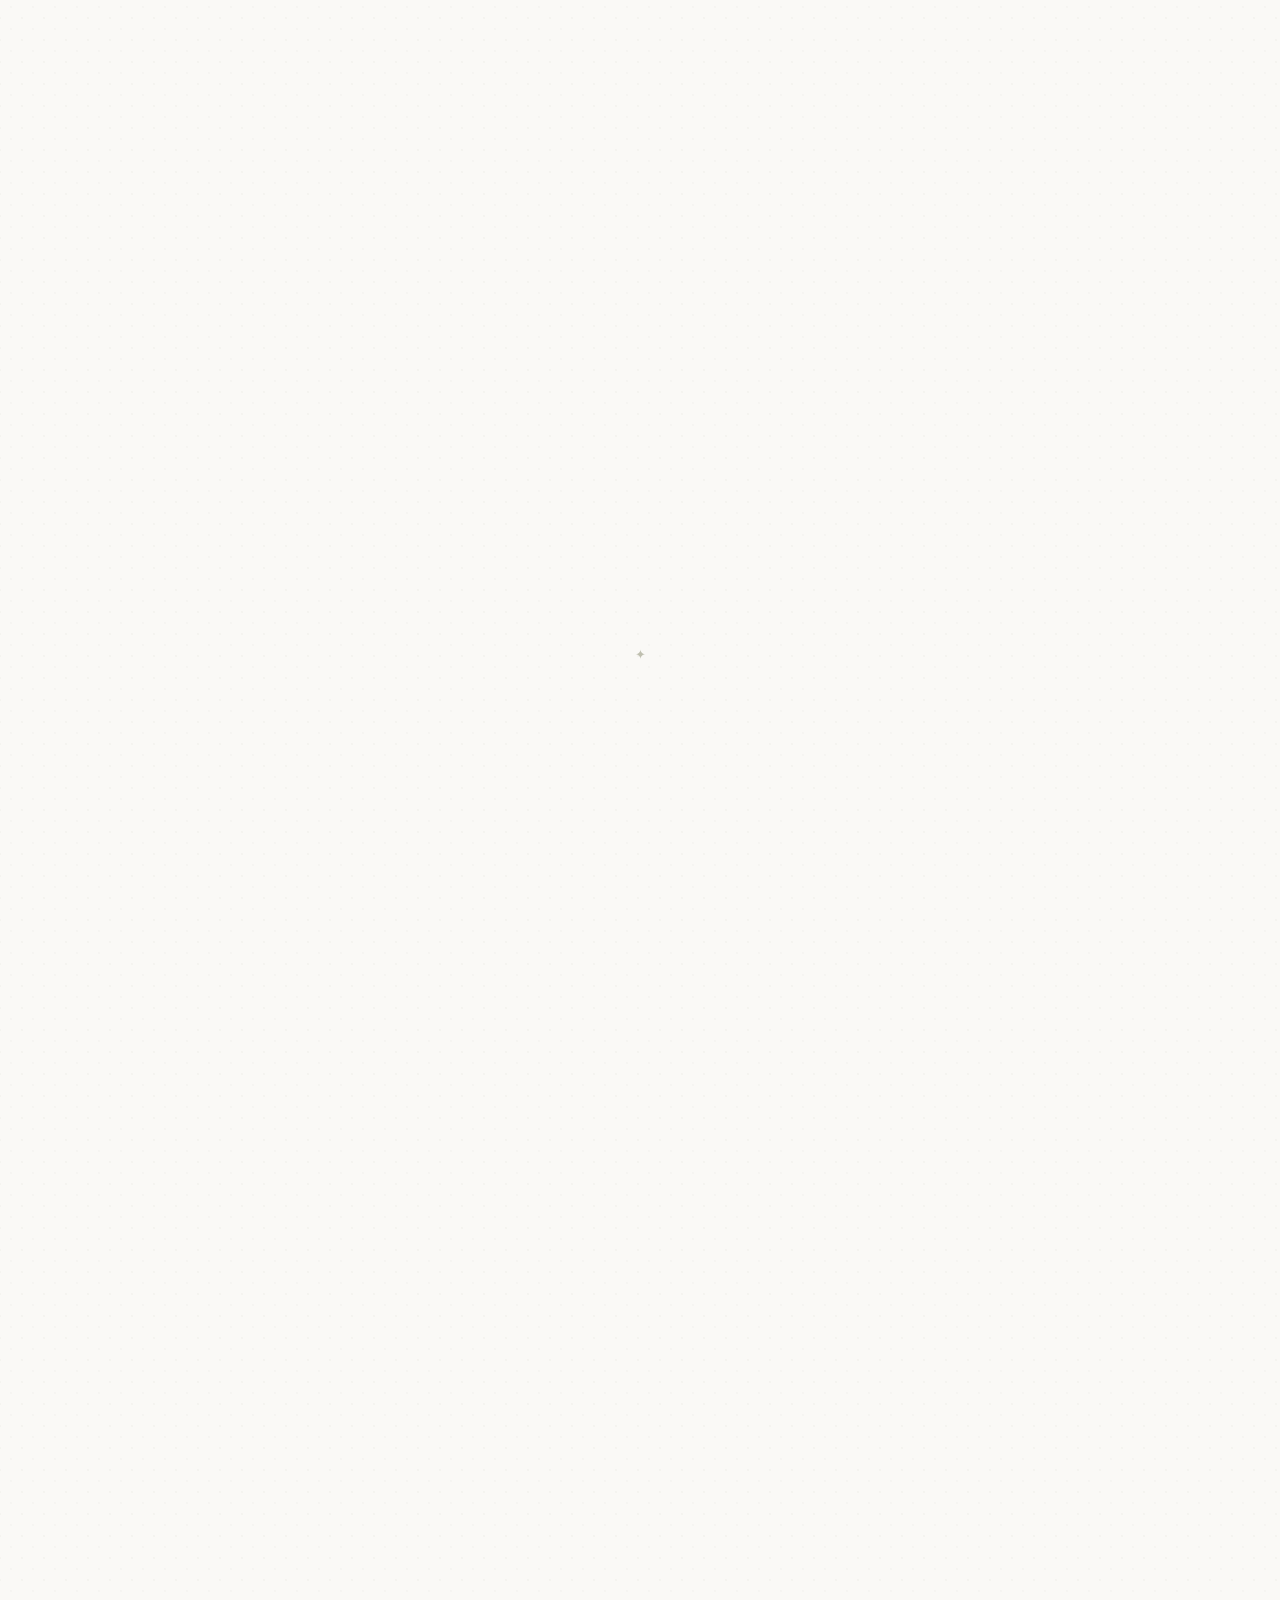
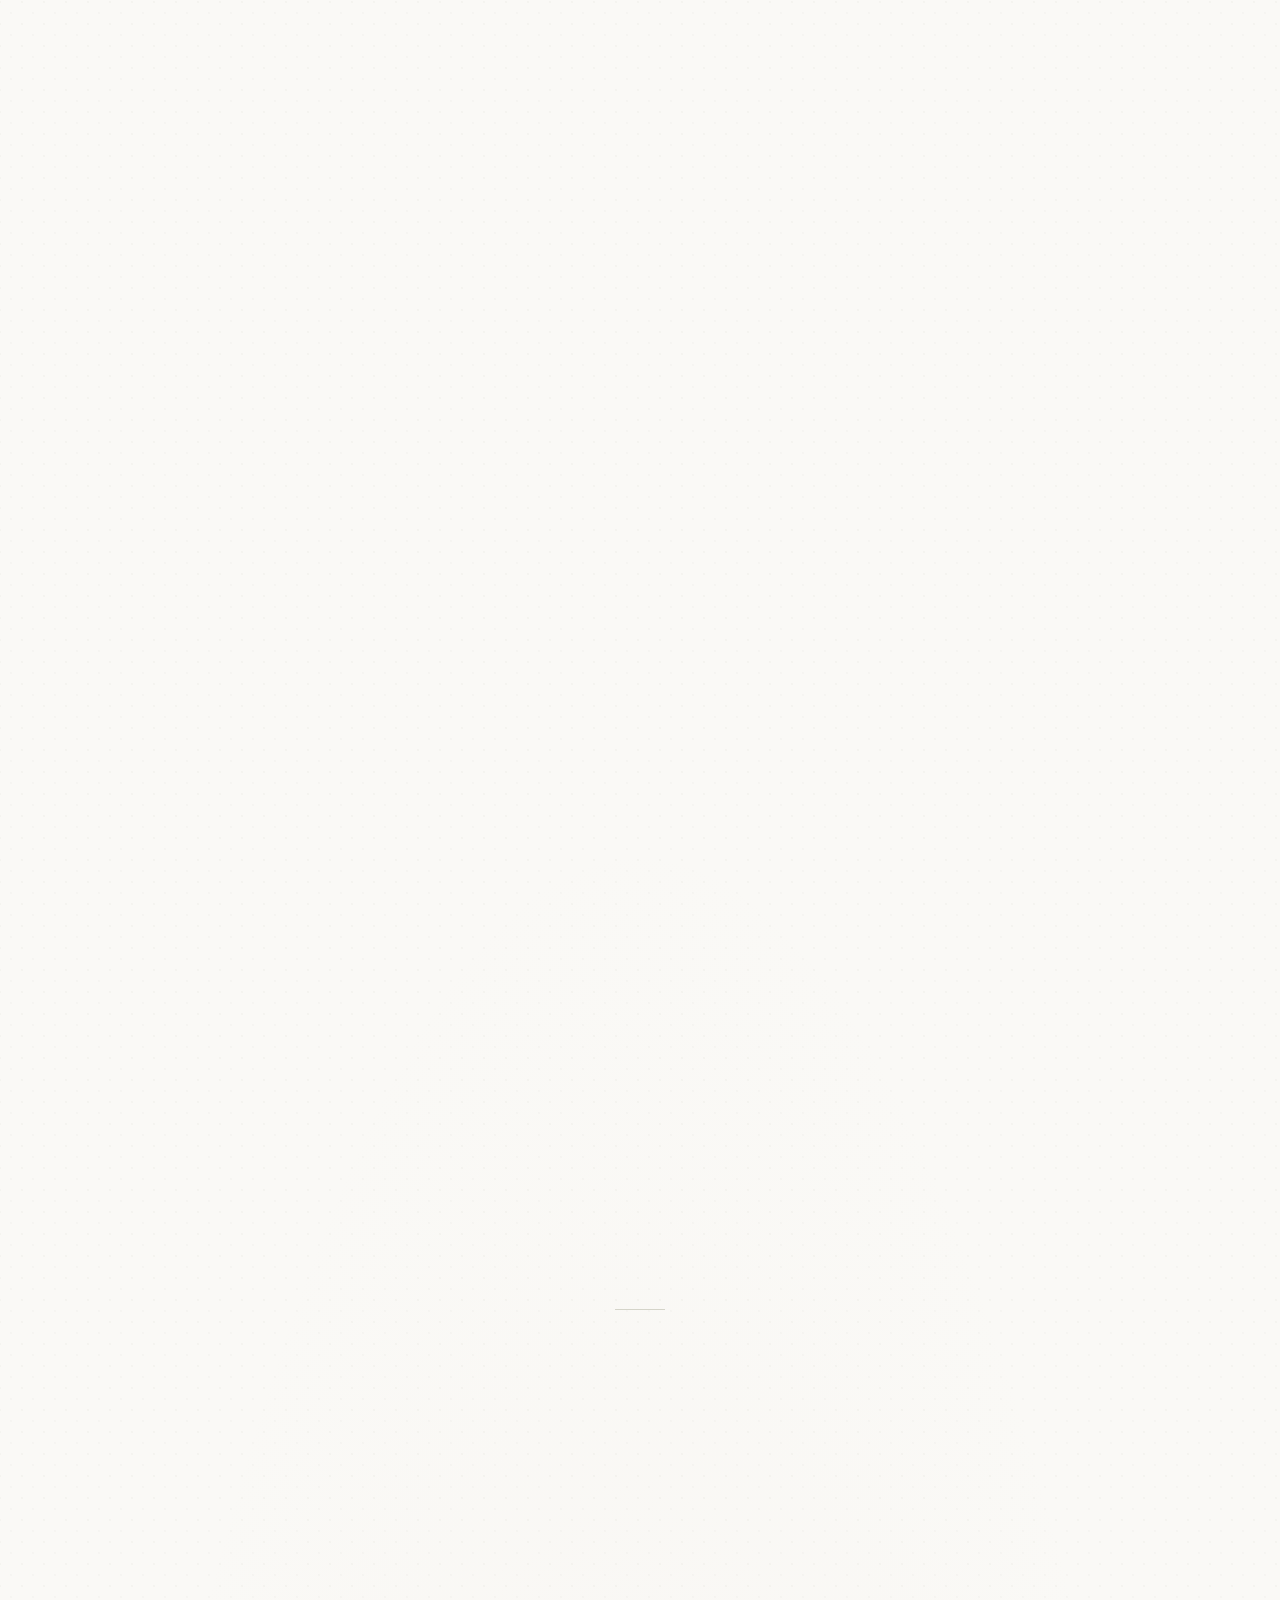
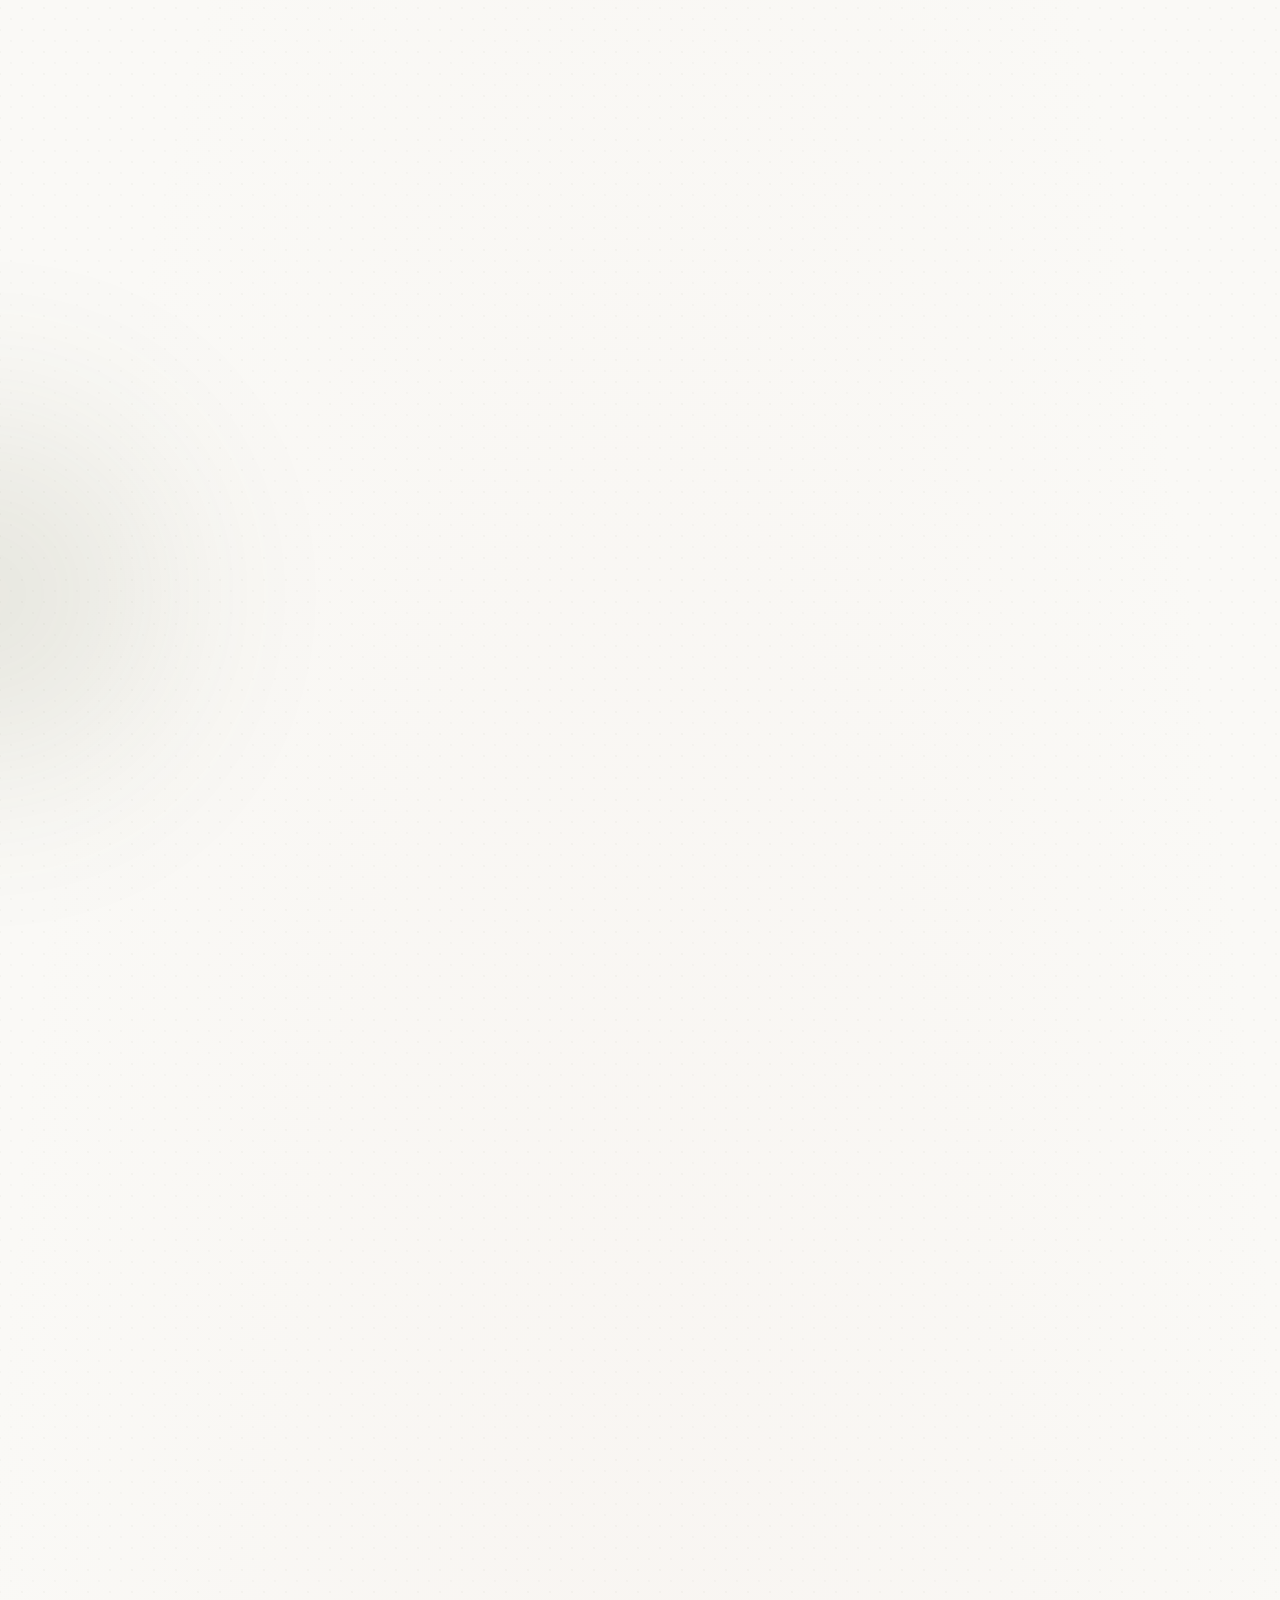
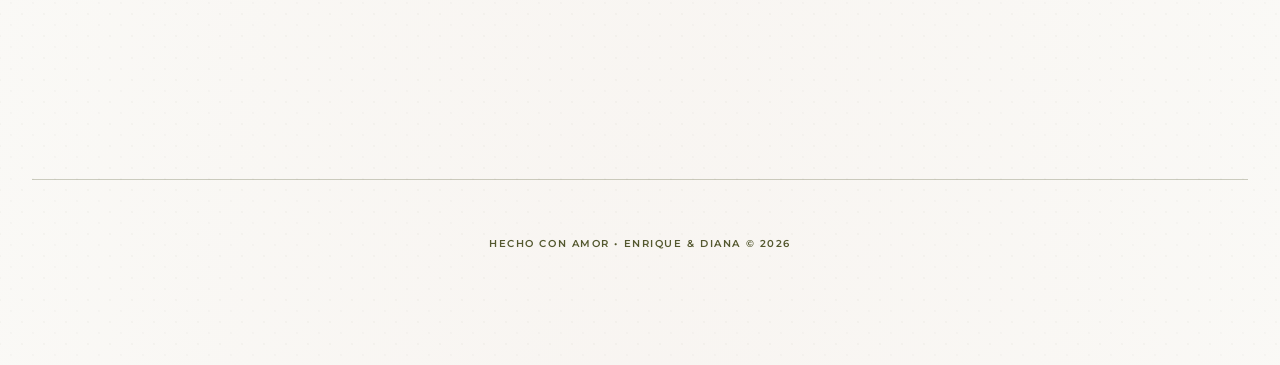
==== commit 2e8eac55: "feat(enrique-diana): añade hileras florales y animaciones de entrada en la carta Agrega la hilera fl" ====
--- a/enrique-diana/index.html
+++ b/enrique-diana/index.html
@@ -21,6 +21,10 @@
 
     <!-- Onboarding / Interactive Envelope Welcome Screen -->
     <div id="welcome-overlay" class="welcome-overlay">
+        <!-- Hilera floral superior (nace del borde superior de la pantalla) -->
+        <img src="HileraTop-removebg-preview.png" alt="" aria-hidden="true" class="welcome-garland welcome-garland--top">
+        <!-- Hilera floral inferior (espejada, nace del borde inferior de la pantalla) -->
+        <img src="HileraTop-removebg-preview.png" alt="" aria-hidden="true" class="welcome-garland welcome-garland--bottom">
         <div class="envelope-wrapper">
             <div class="envelope" id="envelope">
                 <!-- Flaps inside -->
--- a/enrique-diana/styles.css
+++ b/enrique-diana/styles.css
@@ -158,6 +158,64 @@
     pointer-events: none;
 }
 
+/* Hileras florales que enmarcan la carta (entrada lenta) */
+.welcome-garland {
+    position: absolute;
+    left: 50%;
+    width: 100%;
+    max-width: 560px;
+    height: auto;
+    pointer-events: none;
+    z-index: 2;
+    opacity: 0;
+    filter: drop-shadow(0 6px 14px rgba(37, 39, 32, 0.12));
+    will-change: transform, opacity;
+}
+
+.welcome-garland--top {
+    /* Más grande y pegada al borde superior, como si naciera de ahí */
+    top: 0;
+    width: 132%;
+    max-width: 720px;
+    margin-top: -18px;
+    transform: translate(-50%, -55px);
+    transform-origin: top center;
+    animation: garlandTopIn 2.2s var(--ease-out-expo) 0.35s forwards;
+}
+
+.welcome-garland--bottom {
+    /* Espejada vertical: las flores brotan desde el borde inferior */
+    bottom: 0;
+    margin-bottom: -18px;
+    width: 132%;
+    max-width: 720px;
+    transform: translate(-50%, 55px) scaleY(-1);
+    transform-origin: center center;
+    animation: garlandBottomIn 2.2s var(--ease-out-expo) 0.6s forwards;
+}
+
+@keyframes garlandTopIn {
+    from {
+        opacity: 0;
+        transform: translate(-50%, -45px);
+    }
+    to {
+        opacity: 0.95;
+        transform: translate(-50%, 0);
+    }
+}
+
+@keyframes garlandBottomIn {
+    from {
+        opacity: 0;
+        transform: translate(-50%, 45px) scaleY(-1);
+    }
+    to {
+        opacity: 0.95;
+        transform: translate(-50%, 0) scaleY(-1);
+    }
+}
+
 .envelope-wrapper {
     display: flex;
     flex-direction: column;
@@ -166,6 +224,21 @@
     width: 100%;
     max-width: 480px;
     perspective: 1500px; /* Enhanced 3D depth */
+    position: relative;
+    z-index: 3;
+    opacity: 0;
+    animation: envelopeFadeIn 1.8s var(--ease-out-expo) 0.15s forwards;
+}
+
+@keyframes envelopeFadeIn {
+    from {
+        opacity: 0;
+        transform: translateY(24px) scale(0.97);
+    }
+    to {
+        opacity: 1;
+        transform: translateY(0) scale(1);
+    }
 }
 
 .envelope {
